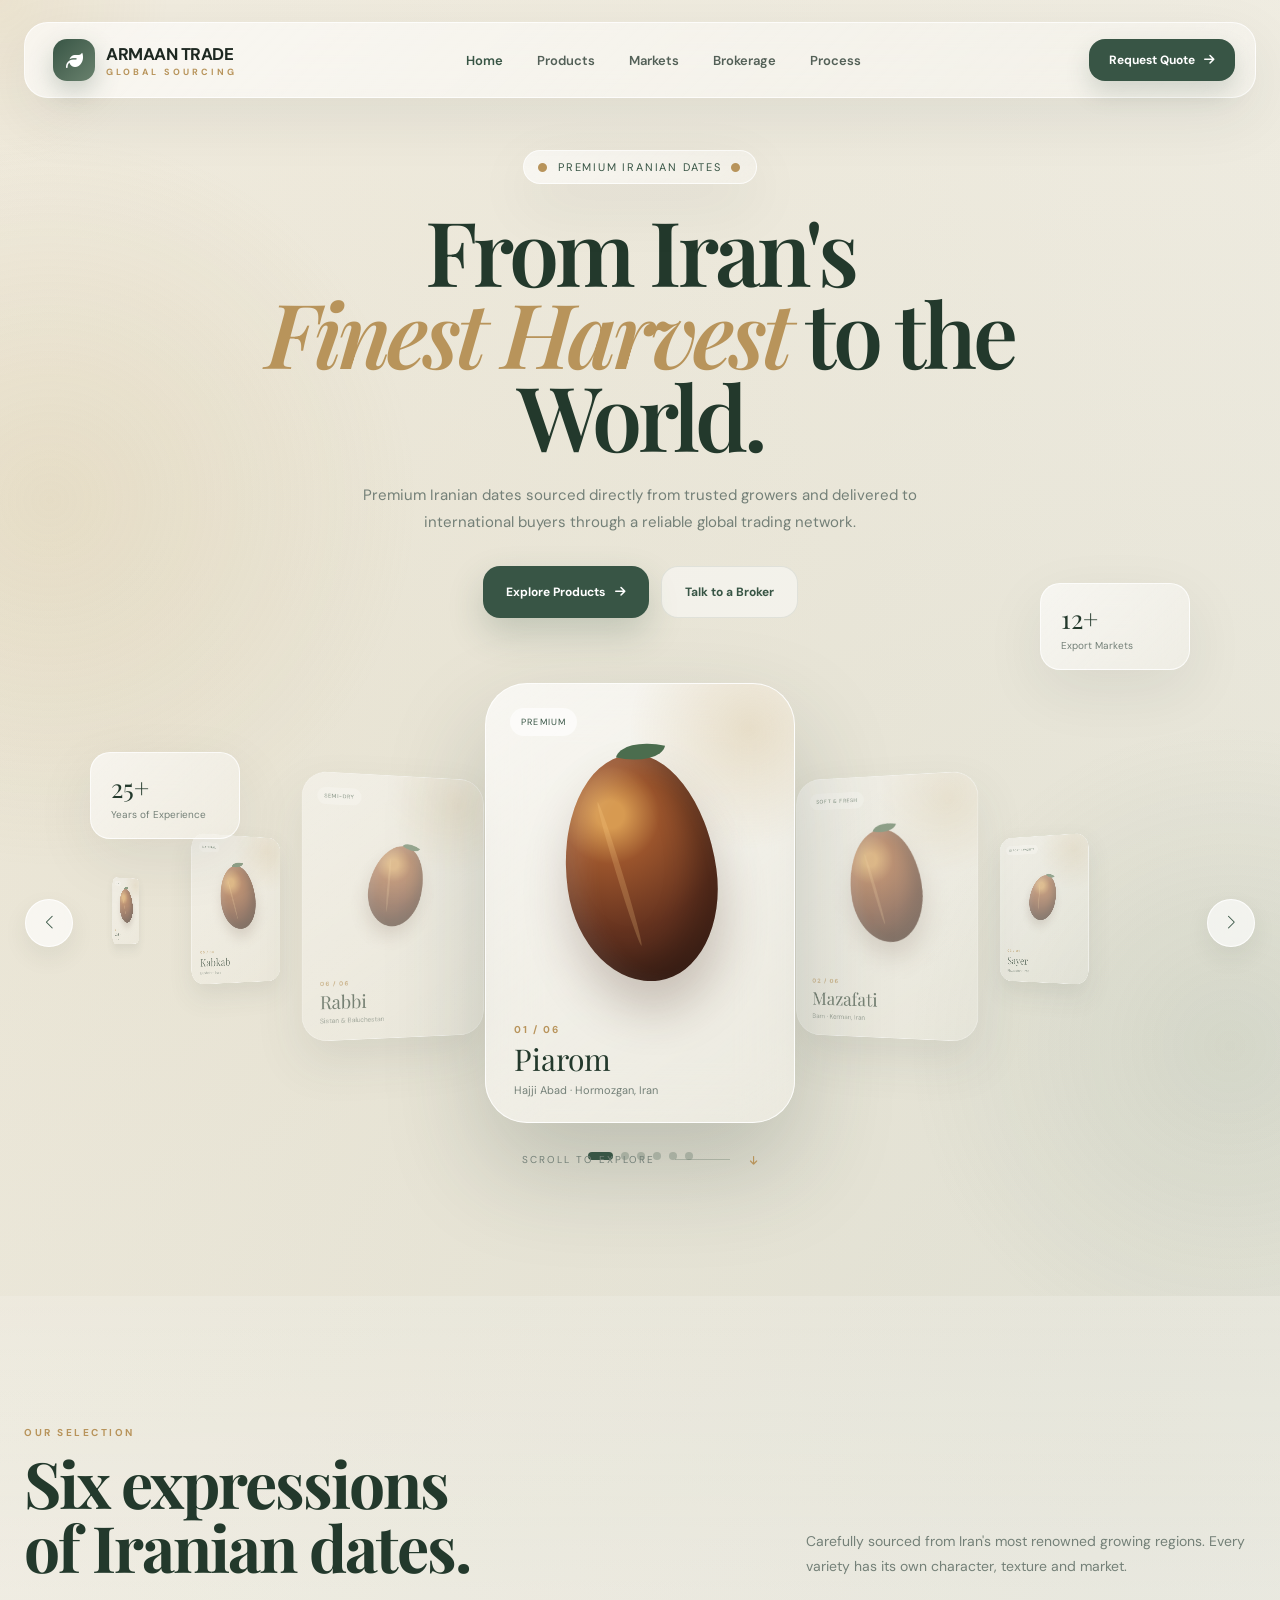
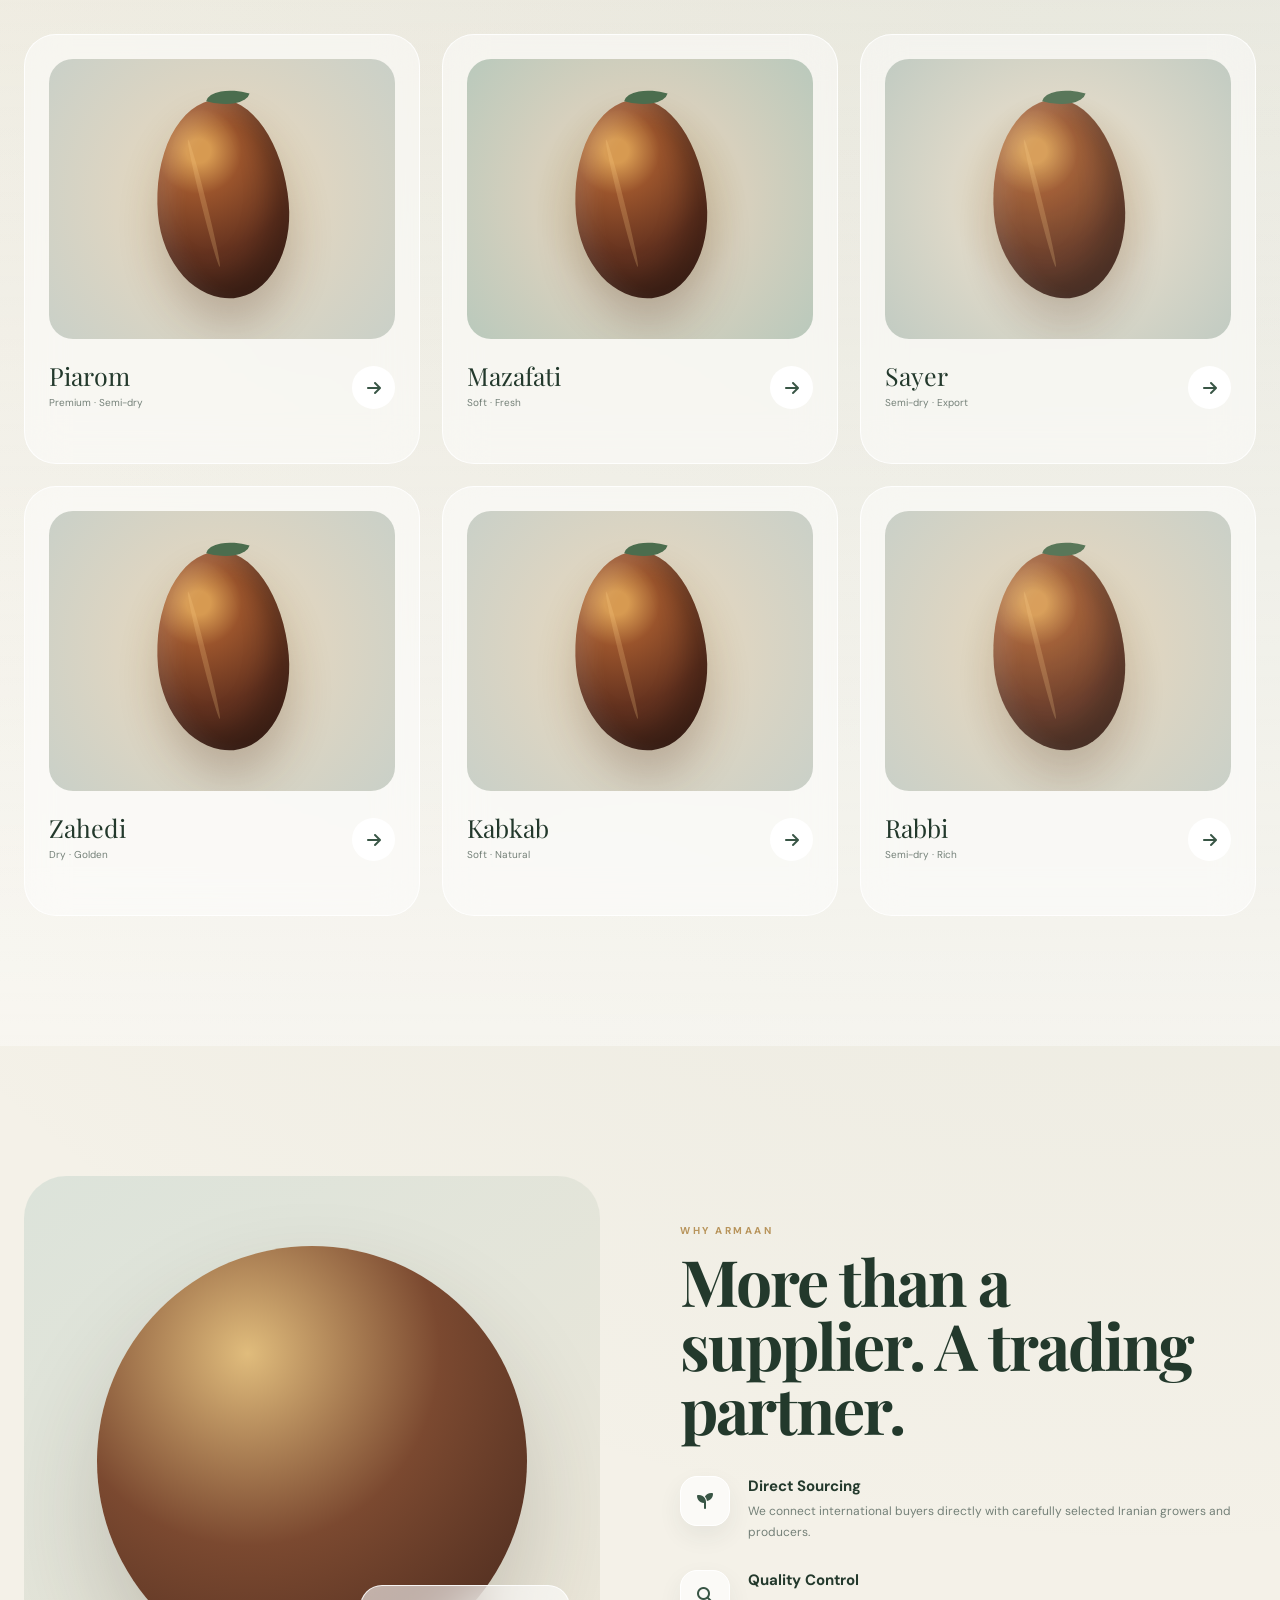
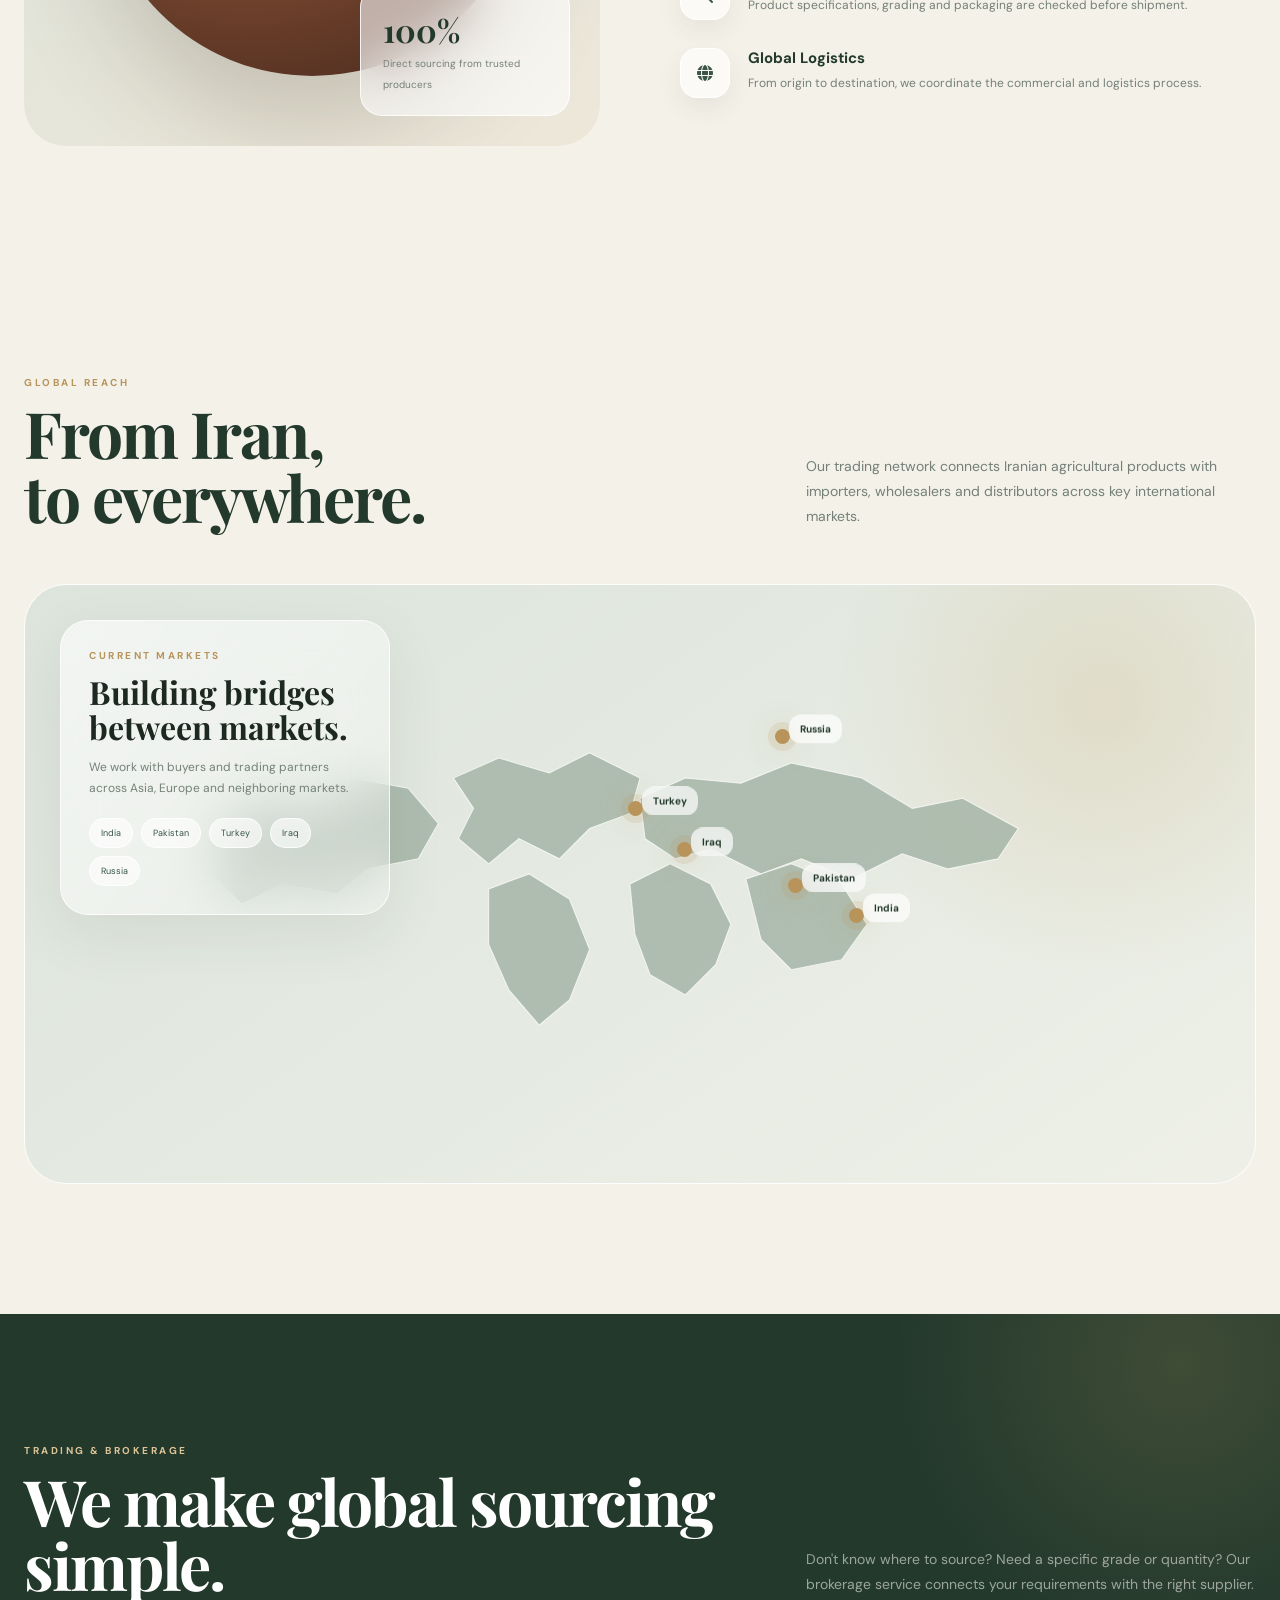
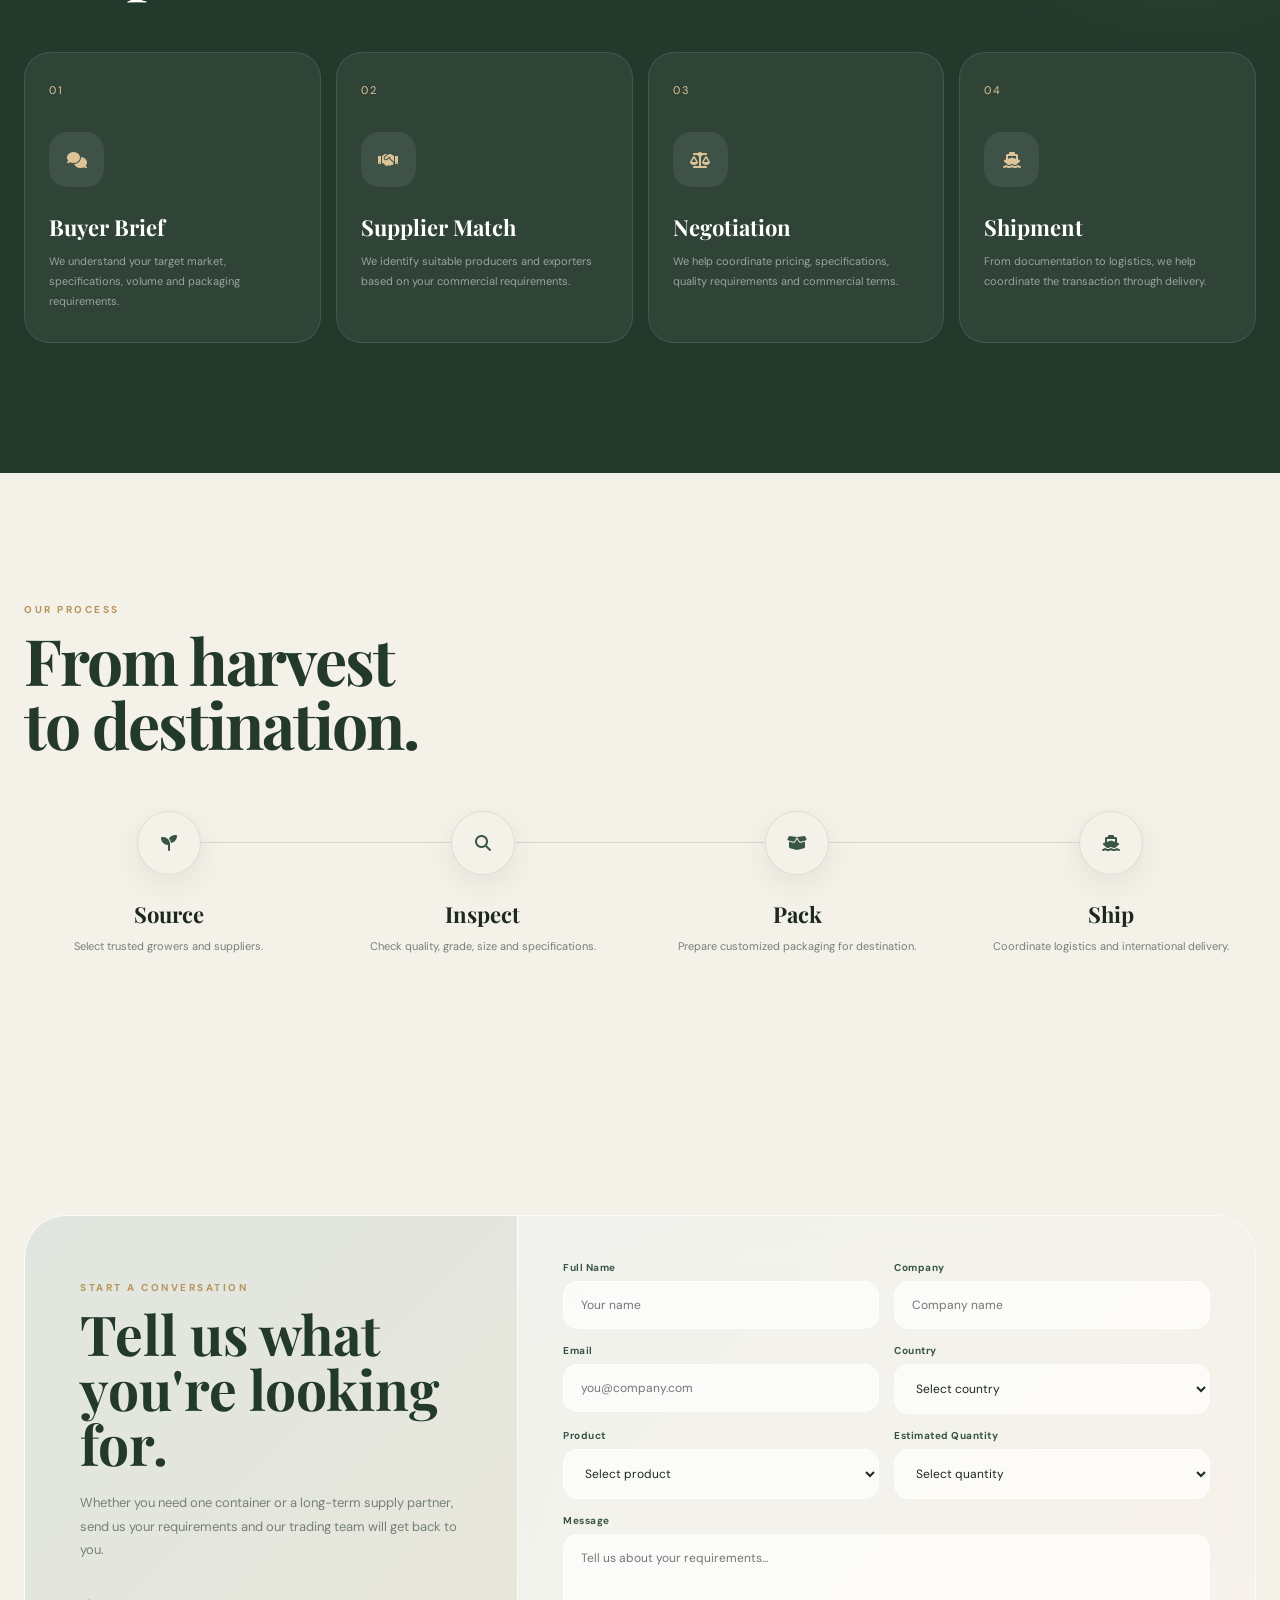
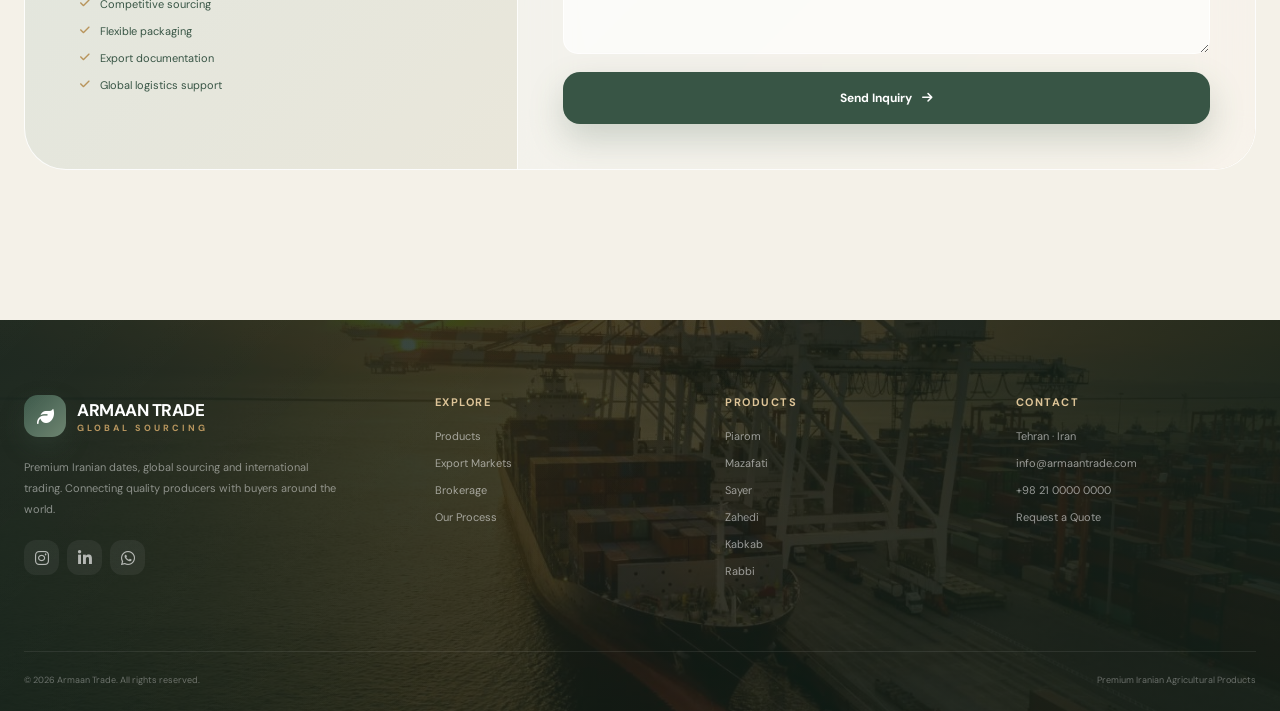
==== index2.html @ 46835155 "first commit" ====
<!DOCTYPE html>
<html lang="en">

<head>

    <meta charset="UTF-8">
    <meta name="viewport" content="width=device-width, initial-scale=1.0">

    <title>Armaan Trade | Premium Iranian Dates</title>

    <!-- Google Font -->
    <link rel="preconnect" href="https://fonts.googleapis.com">
    <link rel="preconnect" href="https://fonts.gstatic.com" crossorigin>

    <link href="https://fonts.googleapis.com/css2?family=DM+Sans:wght@400;500;600;700&family=Playfair+Display:wght@500;600;700&display=swap"
          rel="stylesheet">


    <!-- Swiper -->
    <link rel="stylesheet"
          href="https://cdn.jsdelivr.net/npm/swiper@11/swiper-bundle.min.css">


    <!-- Font Awesome -->
    <link rel="stylesheet"
          href="https://cdnjs.cloudflare.com/ajax/libs/font-awesome/6.7.2/css/all.min.css">


    <style>

        /* =========================================================
           ROOT
        ========================================================= */

        :root {

            --bg: #f4f1e8;

            --bg-light: #faf8f1;

            --green: #385545;

            --green-dark: #23392c;

            --green-soft: #6d8772;

            --gold: #b8945b;

            --gold-light: #ddc497;

            --text: #1d2821;

            --muted: #748078;

            --white: #ffffff;

            --glass: rgba(255,255,255,.52);

            --glass-border: rgba(255,255,255,.75);

            --shadow:
                0 30px 80px rgba(44,58,48,.12);

            --radius-xl: 42px;

            --radius-lg: 28px;

            --radius-md: 20px;

            --container: 1320px;
        }


        /* =========================================================
           RESET
        ========================================================= */

        * {
            margin: 0;
            padding: 0;
            box-sizing: border-box;
        }


        html {
            scroll-behavior: smooth;
        }


        body {

            font-family: "DM Sans", sans-serif;

            color: var(--text);

            background:
                radial-gradient(
                    circle at 10% 10%,
                    rgba(208,188,142,.18),
                    transparent 28%
                ),
                radial-gradient(
                    circle at 90% 20%,
                    rgba(109,135,114,.13),
                    transparent 30%
                ),
                var(--bg);

            overflow-x: hidden;
        }


        a {
            color: inherit;
            text-decoration: none;
        }


        button,
        input,
        textarea,
        select {
            font-family: inherit;
        }


        img {
            max-width: 100%;
            display: block;
        }


        .container {

            width: min(
                calc(100% - 48px),
                var(--container)
            );

            margin: auto;
        }


        /* =========================================================
           CUSTOM CURSOR GLOW
        ========================================================= */

        .cursor-glow {

            position: fixed;

            width: 350px;
            height: 350px;

            border-radius: 50%;

            background:
                radial-gradient(
                    circle,
                    rgba(201,168,106,.13),
                    transparent 68%
                );

            pointer-events: none;

            transform: translate(-50%,-50%);

            z-index: 0;
        }


        /* =========================================================
           GLASS
        ========================================================= */

        .glass {

            background:
                linear-gradient(
                    135deg,
                    rgba(255,255,255,.62),
                    rgba(255,255,255,.30)
                );

            border:
                1px solid var(--glass-border);

            backdrop-filter: blur(25px);

            -webkit-backdrop-filter: blur(25px);

            box-shadow:
                0 20px 60px rgba(42,55,47,.08);
        }


        /* =========================================================
           NAVBAR
        ========================================================= */

        .navbar {

            position: fixed;

            top: 22px;
            left: 50%;

            transform: translateX(-50%);

            width: min(
                calc(100% - 48px),
                1280px
            );

            height: 76px;

            border-radius: 24px;

            z-index: 100;

            display: flex;

            align-items: center;

            justify-content: space-between;

            padding: 0 20px 0 28px;
        }


        .logo {

            display: flex;

            align-items: center;

            gap: 11px;
        }


        .logo-mark {

            width: 42px;
            height: 42px;

            border-radius: 14px;

            display: grid;

            place-items: center;

            background:
                linear-gradient(
                    135deg,
                    var(--green),
                    #69816d
                );

            color: white;

            font-size: 17px;

            box-shadow:
                0 10px 25px rgba(56,85,69,.25);
        }


        .logo-text {

            font-weight: 700;

            letter-spacing: -.5px;

            font-size: 17px;
        }


        .logo-text span {

            display: block;

            color: var(--gold);

            font-size: 9px;

            letter-spacing: 3px;

            margin-top: 1px;
        }


        .nav-links {

            display: flex;

            align-items: center;

            gap: 34px;

            font-size: 13px;

            font-weight: 600;

            color: #536057;
        }


        .nav-links a {

            position: relative;

            transition: .3s;
        }


        .nav-links a::after {

            content: "";

            position: absolute;

            left: 0;
            bottom: -8px;

            width: 0;
            height: 2px;

            border-radius: 10px;

            background: var(--gold);

            transition: .3s;
        }


        .nav-links a:hover {

            color: var(--green);
        }


        .nav-links a:hover::after {

            width: 100%;
        }


        .nav-cta {

            display: inline-flex;

            align-items: center;

            gap: 9px;

            padding: 13px 20px;

            border-radius: 16px;

            background: var(--green);

            color: white;

            font-size: 12px;

            font-weight: 700;

            transition: .3s;

            box-shadow:
                0 12px 25px rgba(56,85,69,.18);
        }


        .nav-cta:hover {

            transform: translateY(-2px);

            background: var(--green-dark);
        }


        .mobile-menu {

            display: none;

            width: 44px;
            height: 44px;

            border: none;

            border-radius: 14px;

            background: rgba(255,255,255,.6);

            color: var(--green);

            font-size: 18px;
        }


        /* =========================================================
           HERO
        ========================================================= */

        .hero {

            min-height: 920px;

            position: relative;

            padding-top: 150px;

            overflow: hidden;
        }


        .hero::before {

            content: "";

            position: absolute;

            width: 800px;
            height: 800px;

            border-radius: 50%;

            background:
                radial-gradient(
                    circle,
                    rgba(206,181,126,.19),
                    transparent 65%
                );

            left: -350px;
            top: 100px;

            animation: floatBlob 12s ease-in-out infinite;
        }


        .hero::after {

            content: "";

            position: absolute;

            width: 700px;
            height: 700px;

            border-radius: 50%;

            background:
                radial-gradient(
                    circle,
                    rgba(92,123,101,.12),
                    transparent 65%
                );

            right: -300px;
            bottom: -100px;

            animation: floatBlob 15s ease-in-out infinite reverse;
        }


        @keyframes floatBlob {

            0%,100% {
                transform: translate(0,0) scale(1);
            }

            50% {
                transform: translate(40px,-30px) scale(1.08);
            }
        }


        .hero-content {

            position: relative;

            z-index: 3;

            text-align: center;

            max-width: 900px;

            margin: auto;
        }


        .eyebrow {

            display: inline-flex;

            align-items: center;

            gap: 9px;

            padding: 9px 14px;

            border-radius: 100px;

            font-size: 11px;

            letter-spacing: 1.8px;

            text-transform: uppercase;

            color: var(--green);

            margin-bottom: 25px;
        }


        .eyebrow i {

            color: var(--gold);

            font-size: 9px;
        }


        .hero-title {

            font-family: "Playfair Display", serif;

            font-size: clamp(
                55px,
                7vw,
                100px
            );

            line-height: .92;

            letter-spacing: -4px;

            font-weight: 600;

            color: var(--green-dark);
        }


        .hero-title em {

            color: var(--gold);

            font-style: italic;
        }


        .hero-description {

            max-width: 600px;

            margin: 26px auto 0;

            color: var(--muted);

            line-height: 1.8;

            font-size: 15px;
        }


        .hero-actions {

            margin-top: 30px;

            display: flex;

            justify-content: center;

            gap: 12px;
        }


        .btn {

            display: inline-flex;

            align-items: center;

            justify-content: center;

            gap: 10px;

            min-height: 52px;

            padding: 0 23px;

            border-radius: 17px;

            border: none;

            cursor: pointer;

            font-size: 12px;

            font-weight: 700;

            transition: .35s;
        }


        .btn-primary {

            color: white;

            background: var(--green);

            box-shadow:
                0 15px 35px rgba(56,85,69,.22);
        }


        .btn-primary:hover {

            transform: translateY(-3px);

            background: var(--green-dark);

            box-shadow:
                0 20px 40px rgba(56,85,69,.3);
        }


        .btn-light {

            color: var(--green);

            border:
                1px solid rgba(56,85,69,.1);

            background: rgba(255,255,255,.48);
        }


        .btn-light:hover {

            background: white;

            transform: translateY(-3px);
        }


        /* =========================================================
           HERO SLIDER
        ========================================================= */

        .hero-slider {

            width: 100%;

            max-width: 1250px;

            margin: 50px auto 0;

            padding: 15px 0 50px;

            overflow: visible;
        }


        .hero-slider .swiper-slide {

            width: 310px;

            height: 440px;

            transition:
                transform .6s,
                opacity .6s;
        }


        .date-card {

            position: relative;

            width: 100%;
            height: 100%;

            border-radius: 42px;

            overflow: hidden;

            background:
                linear-gradient(
                    145deg,
                    rgba(255,255,255,.68),
                    rgba(255,255,255,.25)
                );

            border:
                1px solid rgba(255,255,255,.85);

            backdrop-filter: blur(25px);

            box-shadow:
                0 35px 70px rgba(39,54,45,.15);
        }


        .date-card::before {

            content: "";

            position: absolute;

            width: 250px;
            height: 250px;

            border-radius: 50%;

            background:
                radial-gradient(
                    circle,
                    rgba(202,174,120,.3),
                    transparent 68%
                );

            top: -80px;
            right: -80px;
        }


        .date-card-image {

            position: absolute;

            left: 50%;

            top: 42%;

            transform: translate(-50%,-50%);

            width: 260px;

            height: 260px;

            display: grid;

            place-items: center;

            z-index: 2;
        }


        /* CSS date illustration */

        .date-fruit {

            position: relative;

            width: 125px;
            height: 190px;

            border-radius:
                52% 48% 48% 52%
                / 55% 55% 45% 45%;

            background:
                radial-gradient(
                    circle at 35% 25%,
                    #d79a51 0 7%,
                    #9a542c 25%,
                    #64321f 60%,
                    #3d2118 100%
                );

            transform:
                rotate(-8deg)
                perspective(500px)
                rotateY(-15deg);

            box-shadow:
                inset -15px -20px 25px rgba(0,0,0,.25),
                inset 10px 10px 20px rgba(255,255,255,.13),
                0 25px 40px rgba(67,39,25,.23);
        }


        .date-fruit::before {

            content: "";

            position: absolute;

            width: 5px;
            height: 125px;

            left: 42px;
            top: 35px;

            border-radius: 50%;

            background:
                rgba(255,209,135,.22);

            transform: rotate(-9deg);
        }


        .date-fruit::after {

            content: "";

            position: absolute;

            width: 38px;
            height: 18px;

            border-radius: 100% 0;

            background: #4b6d4e;

            top: -10px;
            left: 57px;

            transform: rotate(20deg);
        }


        .date-fruit.small {

            transform:
                scale(.72)
                rotate(14deg);

            opacity: .9;
        }


        .date-fruit.large {

            transform:
                scale(1.2)
                rotate(-8deg);
        }


        .card-info {

            position: absolute;

            left: 28px;
            right: 28px;

            bottom: 25px;

            z-index: 5;
        }


        .card-number {

            font-size: 10px;

            letter-spacing: 2px;

            color: var(--gold);

            font-weight: 700;
        }


        .card-name {

            font-family: "Playfair Display", serif;

            font-size: 30px;

            margin-top: 3px;

            color: var(--green-dark);
        }


        .card-origin {

            font-size: 11px;

            color: var(--muted);

            margin-top: 4px;
        }


        .card-tag {

            position: absolute;

            top: 24px;
            left: 24px;

            padding: 8px 11px;

            border-radius: 100px;

            background:
                rgba(255,255,255,.6);

            font-size: 9px;

            text-transform: uppercase;

            letter-spacing: 1.2px;

            color: var(--green);

            z-index: 4;
        }


        .swiper-slide:not(.swiper-slide-active) {

            opacity: .58;
        }


        .swiper-slide-active {

            opacity: 1 !important;
        }


        .swiper-slide-active .date-card {

            box-shadow:
                0 45px 100px rgba(47,66,53,.22);
        }


        /* =========================================================
           HERO FLOATING STATS
        ========================================================= */

        .hero-stat {

            position: absolute;

            z-index: 10;

            padding: 17px 20px;

            border-radius: 20px;

            min-width: 150px;

            text-align: left;
        }


        .hero-stat.left {

            left: 7%;

            top: 58%;

            animation:
                floating 5s ease-in-out infinite;
        }


        .hero-stat.right {

            right: 7%;

            top: 45%;

            animation:
                floating 6s ease-in-out infinite reverse;
        }


        @keyframes floating {

            0%,100% {
                transform: translateY(0);
            }

            50% {
                transform: translateY(-12px);
            }
        }


        .stat-number {

            font-family: "Playfair Display", serif;

            font-size: 26px;

            color: var(--green-dark);
        }


        .stat-label {

            color: var(--muted);

            font-size: 10px;

            margin-top: 3px;
        }


        .hero-bottom {

            display: flex;

            align-items: center;

            justify-content: center;

            gap: 20px;

            margin-top: -20px;

            position: relative;

            z-index: 5;
        }


        .hero-bottom span {

            font-size: 10px;

            color: var(--muted);

            text-transform: uppercase;

            letter-spacing: 2px;
        }


        .hero-line {

            width: 55px;
            height: 1px;

            background:
                rgba(56,85,69,.25);
        }


        /* =========================================================
           SECTION COMMON
        ========================================================= */

        section {

            position: relative;

            padding: 130px 0;
        }


        .section-head {

            display: flex;

            align-items: flex-end;

            justify-content: space-between;

            margin-bottom: 55px;
        }


        .section-kicker {

            color: var(--gold);

            text-transform: uppercase;

            font-size: 10px;

            letter-spacing: 2.5px;

            font-weight: 700;

            margin-bottom: 12px;
        }


        .section-title {

            font-family: "Playfair Display", serif;

            font-size: clamp(42px,5vw,68px);

            line-height: 1;

            color: var(--green-dark);

            letter-spacing: -2px;
        }


        .section-description {

            max-width: 450px;

            color: var(--muted);

            line-height: 1.8;

            font-size: 14px;
        }


        /* =========================================================
           PRODUCTS
        ========================================================= */

        .products-section {

            background:
                linear-gradient(
                    180deg,
                    rgba(255,255,255,.15),
                    rgba(255,255,255,.4)
                );
        }


        .products-grid {

            display: grid;

            grid-template-columns:
                repeat(3,1fr);

            gap: 22px;
        }


        .product-card {

            min-height: 430px;

            border-radius: 32px;

            padding: 24px;

            position: relative;

            overflow: hidden;

            transition: .45s;

            background:
                rgba(255,255,255,.48);

            border:
                1px solid rgba(255,255,255,.85);

            backdrop-filter: blur(20px);
        }


        .product-card:hover {

            transform: translateY(-9px);

            box-shadow:
                0 30px 70px rgba(45,60,50,.12);
        }


        .product-card-image {

            height: 280px;

            border-radius: 24px;

            display: grid;

            place-items: center;

            background:
                radial-gradient(
                    circle at center,
                    #ead9b6,
                    #ddd5c2 48%,
                    #c9d0c8
                );

            overflow: hidden;
        }


        .product-card:nth-child(2)
        .product-card-image {

            background:
                radial-gradient(
                    circle at center,
                    #d9c59b,
                    #d7d0bd 48%,
                    #b9c9bc
                );
        }


        .product-card:nth-child(3)
        .product-card-image {

            background:
                radial-gradient(
                    circle at center,
                    #e4cda8,
                    #ddd8c8 48%,
                    #c1cbc2
                );
        }


        .product-card .date-fruit {

            transform: scale(1.05) rotate(-5deg);
        }


        .product-meta {

            padding-top: 20px;

            display: flex;

            justify-content: space-between;

            align-items: flex-end;
        }


        .product-name {

            font-family: "Playfair Display", serif;

            font-size: 25px;

            color: var(--green-dark);
        }


        .product-origin {

            font-size: 10px;

            color: var(--muted);

            margin-top: 4px;
        }


        .product-arrow {

            width: 43px;
            height: 43px;

            border-radius: 50%;

            display: grid;

            place-items: center;

            color: var(--green);

            background: white;

            transition: .3s;
        }


        .product-card:hover .product-arrow {

            background: var(--green);

            color: white;

            transform: rotate(-45deg);
        }


        /* =========================================================
           WHY US
        ========================================================= */

        .why-section {

            overflow: hidden;
        }


        .why-grid {

            display: grid;

            grid-template-columns:
                1fr 1fr;

            gap: 80px;

            align-items: center;
        }


        .why-visual {

            position: relative;

            min-height: 570px;

            border-radius: 42px;

            background:
                linear-gradient(
                    145deg,
                    #dce3da,
                    #ede7d9
                );

            overflow: hidden;
        }


        .why-circle {

            position: absolute;

            width: 430px;
            height: 430px;

            border-radius: 50%;

            background:
                radial-gradient(
                    circle at 35% 25%,
                    #e0bc7c,
                    #7b4930 45%,
                    #42251b 100%
                );

            left: 50%;
            top: 50%;

            transform:
                translate(-50%,-50%);

            box-shadow:
                0 50px 100px rgba(62,43,31,.2);
        }


        .why-glass-card {

            position: absolute;

            right: 30px;
            bottom: 30px;

            padding: 22px;

            border-radius: 22px;

            width: 210px;

            background:
                rgba(255,255,255,.6);

            backdrop-filter: blur(25px);

            border:
                1px solid rgba(255,255,255,.85);
        }


        .why-glass-card strong {

            display: block;

            font-family: "Playfair Display", serif;

            font-size: 32px;

            color: var(--green-dark);
        }


        .why-glass-card span {

            font-size: 10px;

            color: var(--muted);
        }


        .feature-list {

            display: flex;

            flex-direction: column;

            gap: 28px;

            margin-top: 35px;
        }


        .feature {

            display: flex;

            gap: 18px;
        }


        .feature-icon {

            flex: 0 0 50px;

            width: 50px;
            height: 50px;

            border-radius: 17px;

            display: grid;

            place-items: center;

            background:
                rgba(255,255,255,.65);

            color: var(--green);

            border:
                1px solid white;

            box-shadow:
                0 10px 25px rgba(45,60,50,.07);
        }


        .feature h4 {

            font-size: 15px;

            margin-bottom: 5px;

            color: var(--green-dark);
        }


        .feature p {

            font-size: 12px;

            color: var(--muted);

            line-height: 1.7;
        }


        /* =========================================================
           MARKETS
        ========================================================= */

        .markets-section {

            padding-top: 100px;
        }


        .markets-wrapper {

            position: relative;

            min-height: 600px;

            border-radius: 42px;

            overflow: hidden;

            background:
                linear-gradient(
                    145deg,
                    #dce4dc,
                    #eef0e7
                );

            border:
                1px solid rgba(255,255,255,.9);
        }


        .markets-glow {

            position: absolute;

            width: 600px;
            height: 600px;

            border-radius: 50%;

            background:
                radial-gradient(
                    circle,
                    rgba(194,159,95,.2),
                    transparent 65%
                );

            right: -150px;
            top: -180px;
        }


        .world-map {

            position: absolute;

            width: 82%;

            left: 50%;

            top: 50%;

            transform:
                translate(-50%,-50%);

            opacity: .85;
        }


        .country {

            fill: #a6b6a8;

            stroke: rgba(255,255,255,.8);

            stroke-width: 1;
        }


        .market-point {

            position: absolute;

            width: 15px;
            height: 15px;

            border-radius: 50%;

            background: var(--gold);

            box-shadow:
                0 0 0 7px rgba(184,148,91,.15),
                0 0 30px rgba(184,148,91,.45);

            animation:
                pulsePoint 2.5s infinite;
        }


        @keyframes pulsePoint {

            0%,100% {
                box-shadow:
                    0 0 0 7px rgba(184,148,91,.15),
                    0 0 30px rgba(184,148,91,.45);
            }

            50% {
                box-shadow:
                    0 0 0 14px rgba(184,148,91,.05),
                    0 0 40px rgba(184,148,91,.6);
            }
        }


        .point-india {
            left: 67%;
            top: 54%;
        }


        .point-pakistan {
            left: 62%;
            top: 49%;
        }


        .point-turkey {
            left: 49%;
            top: 36%;
        }


        .point-iraq {
            left: 53%;
            top: 43%;
        }


        .point-russia {
            left: 61%;
            top: 24%;
        }


        .market-label {

            position: absolute;

            transform:
                translate(14px,-50%);

            padding: 8px 11px;

            border-radius: 12px;

            font-size: 10px;

            font-weight: 700;

            background:
                rgba(255,255,255,.7);

            backdrop-filter: blur(12px);

            color: var(--green-dark);

            white-space: nowrap;
        }


        .markets-info {

            position: absolute;

            left: 35px;
            top: 35px;

            width: 330px;

            padding: 28px;

            border-radius: 28px;
        }


        .markets-info h3 {

            font-family: "Playfair Display", serif;

            font-size: 32px;

            line-height: 1.1;

            margin-bottom: 12px;
        }


        .markets-info p {

            font-size: 12px;

            color: var(--muted);

            line-height: 1.8;
        }


        .market-list {

            display: flex;

            flex-wrap: wrap;

            gap: 8px;

            margin-top: 18px;
        }


        .market-pill {

            padding: 8px 11px;

            border-radius: 100px;

            background:
                rgba(255,255,255,.6);

            font-size: 9px;

            color: var(--green);

            border:
                1px solid rgba(255,255,255,.8);
        }


        /* =========================================================
           BROKERAGE
        ========================================================= */

        .broker-section {

            background:
                var(--green-dark);

            color: white;

            overflow: hidden;
        }


        .broker-section::before {

            content: "";

            position: absolute;

            width: 600px;
            height: 600px;

            border-radius: 50%;

            background:
                radial-gradient(
                    circle,
                    rgba(207,174,106,.16),
                    transparent 68%
                );

            right: -200px;
            top: -250px;
        }


        .broker-section .section-kicker {

            color: var(--gold-light);
        }


        .broker-section .section-title {

            color: white;
        }


        .broker-section .section-description {

            color: rgba(255,255,255,.55);
        }


        .broker-grid {

            display: grid;

            grid-template-columns:
                repeat(4,1fr);

            gap: 15px;

            margin-top: 55px;
        }


        .broker-card {

            padding: 30px 24px;

            min-height: 270px;

            border-radius: 26px;

            background:
                rgba(255,255,255,.055);

            border:
                1px solid rgba(255,255,255,.1);

            transition: .4s;
        }


        .broker-card:hover {

            background:
                rgba(255,255,255,.09);

            transform: translateY(-8px);
        }


        .broker-number {

            color: var(--gold-light);

            font-size: 11px;

            letter-spacing: 2px;
        }


        .broker-icon {

            width: 55px;
            height: 55px;

            border-radius: 18px;

            display: grid;

            place-items: center;

            margin: 35px 0 25px;

            background:
                rgba(255,255,255,.08);

            color: var(--gold-light);
        }


        .broker-card h4 {

            font-family: "Playfair Display", serif;

            font-size: 22px;

            margin-bottom: 10px;
        }


        .broker-card p {

            font-size: 11px;

            line-height: 1.8;

            color: rgba(255,255,255,.52);
        }


        /* =========================================================
           PROCESS
        ========================================================= */

        .process-grid {

            display: grid;

            grid-template-columns:
                repeat(4,1fr);

            gap: 25px;

            position: relative;
        }


        .process-grid::before {

            content: "";

            position: absolute;

            top: 31px;

            left: 12%;

            right: 12%;

            height: 1px;

            background:
                rgba(56,85,69,.15);
        }


        .process-item {

            position: relative;

            z-index: 2;

            text-align: center;
        }


        .process-circle {

            width: 64px;
            height: 64px;

            border-radius: 50%;

            display: grid;

            place-items: center;

            margin: auto;

            background:
                var(--bg);

            border:
                1px solid rgba(56,85,69,.12);

            color: var(--green);

            box-shadow:
                0 10px 30px rgba(45,60,50,.08);
        }


        .process-item h4 {

            margin-top: 24px;

            font-family: "Playfair Display", serif;

            font-size: 22px;
        }


        .process-item p {

            margin-top: 8px;

            color: var(--muted);

            font-size: 11px;

            line-height: 1.7;
        }


        /* =========================================================
           QUOTE
        ========================================================= */

        .quote-section {

            padding-bottom: 150px;
        }


        .quote-wrapper {

            display: grid;

            grid-template-columns:
                .8fr 1.2fr;

            border-radius: 42px;

            overflow: hidden;

            background:
                linear-gradient(
                    135deg,
                    #e0e6df,
                    #f0e7d7
                );

            border:
                1px solid rgba(255,255,255,.9);
        }


        .quote-content {

            padding: 65px 55px;
        }


        .quote-content h2 {

            font-family: "Playfair Display", serif;

            font-size: 55px;

            line-height: 1;

            color: var(--green-dark);
        }


        .quote-content p {

            margin-top: 20px;

            color: var(--muted);

            font-size: 13px;

            line-height: 1.8;

            max-width: 400px;
        }


        .quote-points {

            margin-top: 35px;

            display: flex;

            flex-direction: column;

            gap: 13px;
        }


        .quote-point {

            display: flex;

            gap: 10px;

            align-items: center;

            font-size: 11px;

            color: var(--green);
        }


        .quote-point i {

            color: var(--gold);
        }


        .quote-form {

            padding: 45px;

            background:
                rgba(255,255,255,.48);

            backdrop-filter: blur(25px);

            border-left:
                1px solid rgba(255,255,255,.8);
        }


        .form-grid {

            display: grid;

            grid-template-columns:
                1fr 1fr;

            gap: 15px;
        }


        .form-group {

            display: flex;

            flex-direction: column;

            gap: 7px;
        }


        .form-group.full {

            grid-column: 1/-1;
        }


        .form-group label {

            font-size: 10px;

            color: var(--green);

            font-weight: 700;

            letter-spacing: .5px;
        }


        .form-group input,
        .form-group select,
        .form-group textarea {

            width: 100%;

            border: none;

            outline: none;

            padding: 15px 17px;

            border-radius: 15px;

            background:
                rgba(255,255,255,.65);

            border:
                1px solid rgba(255,255,255,.8);

            color: var(--text);

            font-size: 12px;

            transition: .3s;
        }


        .form-group textarea {

            min-height: 120px;

            resize: vertical;
        }


        .form-group input:focus,
        .form-group select:focus,
        .form-group textarea:focus {

            border-color:
                rgba(56,85,69,.35);

            background: white;

            box-shadow:
                0 0 0 4px rgba(56,85,69,.05);
        }


        .form-submit {

            margin-top: 18px;

            width: 100%;
        }


        /* =========================================================
           FOOTER
        ========================================================= */

        footer {

            background: #192a20;

            color: white;

            padding: 75px 0 25px;
        }

                footer {
            position: relative;

            background:
                linear-gradient(
                    90deg,
                    rgba(18, 32, 24, .96),
                    rgba(18, 32, 24, .78),
                    rgba(18, 32, 24, .90)
                ),
                url("./images/nqm8qtdECHphI_MlRSf-QroM7Hs3vor-OjgSPEZgoI2YoLJ9-X0wqMkrObvNsYOwXzwr8NMwJGcOO0eUfk_-6Efg57_xGqxA1rEzuHbdlEKp17ctjlRmhCWs--6cr20ZZqcxik6njNwDEQ39gpWQDCFWLI8ky38u.jpg")
                center / cover no-repeat;

            color: white;
        }

            footer::before {
                content: "";

                position: absolute;
                inset: 0;

                background:
                    linear-gradient(
                        135deg,
                        rgba(255,255,255,.04),
                        transparent 50%
                    );

                pointer-events: none;
            }

        .footer-grid {

            display: grid;

            grid-template-columns:
                1.5fr 1fr 1fr 1fr;

            gap: 50px;
        }


        .footer-brand {

            max-width: 320px;
        }


        .footer-brand .logo-text {

            color: white;
        }


        .footer-brand p {

            margin-top: 20px;

            font-size: 11px;

            line-height: 1.9;

            color: rgba(255,255,255,.48);
        }


        .footer-column h4 {

            font-size: 11px;

            text-transform: uppercase;

            letter-spacing: 1.5px;

            color: var(--gold-light);

            margin-bottom: 20px;
        }


        .footer-column a {

            display: block;

            font-size: 11px;

            color: rgba(255,255,255,.55);

            margin-bottom: 13px;

            transition: .3s;
        }


        .footer-column a:hover {

            color: white;

            transform: translateX(3px);
        }


        .footer-bottom {

            border-top:
                1px solid rgba(255,255,255,.08);

            margin-top: 60px;

            padding-top: 22px;

            display: flex;

            justify-content: space-between;

            color: rgba(255,255,255,.35);

            font-size: 9px;
        }


        .socials {

            display: flex;

            gap: 8px;
        }


        .socials a {

            width: 35px;
            height: 35px;

            border-radius: 12px;

            display: grid;

            place-items: center;

            background:
                rgba(255,255,255,.06);

            color: rgba(255,255,255,.65);

            transition: .3s;
        }


        .socials a:hover {

            background:
                rgba(255,255,255,.12);

            color: white;
        }


        /* =========================================================
           MOBILE
        ========================================================= */

        @media(max-width:1000px) {

            .nav-links {

                display: none;
            }


            .nav-cta {

                display: none;
            }


            .mobile-menu {

                display: block;
            }


            .hero-stat {

                display: none;
            }


            .products-grid {

                grid-template-columns:
                    repeat(2,1fr);
            }


            .why-grid {

                grid-template-columns: 1fr;

                gap: 50px;
            }


            .broker-grid {

                grid-template-columns:
                    repeat(2,1fr);
            }


            .quote-wrapper {

                grid-template-columns: 1fr;
            }


            .quote-form {

                border-left: none;

                border-top:
                    1px solid rgba(255,255,255,.7);
            }


            .footer-grid {

                grid-template-columns:
                    repeat(2,1fr);
            }
        }


        @media(max-width:700px) {

            .container {

                width:
                    calc(100% - 32px);
            }


            .navbar {

                width:
                    calc(100% - 30px);

                top: 15px;

                height: 68px;
            }


            .hero {

                min-height: 850px;

                padding-top: 125px;
            }


            .hero-title {

                font-size: 58px;

                letter-spacing: -2.5px;
            }


            .hero-description {

                font-size: 13px;

                padding: 0 15px;
            }


            .hero-slider {

                margin-top: 35px;

                padding-bottom: 40px;
            }


            .hero-slider .swiper-slide {

                width: 275px;

                height: 395px;
            }


            section {

                padding: 90px 0;
            }


            .section-head {

                display: block;

                margin-bottom: 35px;
            }


            .section-description {

                margin-top: 20px;
            }


            .products-grid {

                grid-template-columns: 1fr;
            }


            .product-card {

                min-height: 410px;
            }


            .why-visual {

                min-height: 420px;
            }


            .why-circle {

                width: 280px;
                height: 280px;
            }


            .markets-wrapper {

                min-height: 600px;
            }


            .world-map {

                width: 170%;

                left: 50%;

                top: 58%;
            }


            .markets-info {

                left: 18px;
                top: 18px;

                width:
                    calc(100% - 36px);
            }


            .market-point {

                transform: scale(.75);
            }


            .broker-grid {

                grid-template-columns: 1fr;
            }


            .process-grid {

                grid-template-columns: 1fr;

                gap: 45px;
            }


            .process-grid::before {

                top: 32px;

                bottom: 32px;

                left: 50%;

                right: auto;

                width: 1px;

                height: auto;
            }


            .quote-content {

                padding: 45px 25px;
            }


            .quote-content h2 {

                font-size: 45px;
            }


            .quote-form {

                padding: 25px;
            }


            .form-grid {

                grid-template-columns: 1fr;
            }


            .form-group.full {

                grid-column: auto;
            }


            .footer-grid {

                grid-template-columns: 1fr;
            }


            .footer-bottom {

                display: block;

                line-height: 2;

            }

            .footer-bottom .socials {

                margin-top: 15px;
            }

        }


        /* =========================================================
           MOBILE NAV OPEN
        ========================================================= */

        .mobile-nav {

            position: fixed;

            top: 95px;

            left: 15px;
            right: 15px;

            padding: 20px;

            border-radius: 24px;

            z-index: 99;

            display: none;

            flex-direction: column;

            gap: 5px;
        }


        .mobile-nav.active {

            display: flex;
        }


        .mobile-nav a {

            padding: 15px;

            border-radius: 14px;

            font-size: 13px;

            font-weight: 600;

            color: var(--green);
        }


        .mobile-nav a:hover {

            background: rgba(255,255,255,.5);
        }


        /* =========================================================
           SWIPER NAVIGATION
        ========================================================= */

        .swiper-button-prev,
        .swiper-button-next {

            width: 48px !important;
            height: 48px !important;

            border-radius: 50%;

            background:
                rgba(255,255,255,.65);

            backdrop-filter: blur(15px);

            color: var(--green) !important;

            border:
                1px solid rgba(255,255,255,.85);

            box-shadow:
                0 10px 25px rgba(45,60,50,.08);
        }


        .swiper-button-prev::after,
        .swiper-button-next::after {

            font-size: 13px !important;
        }


        .swiper-pagination-bullet {

            background: var(--green);

            opacity: .25;
        }


        .swiper-pagination-bullet-active {

            opacity: 1;

            width: 25px;

            border-radius: 20px;
        }

    </style>

</head>


<body>


<div class="cursor-glow"></div>


<!-- =========================================================
     NAVIGATION
========================================================= -->

<header class="navbar glass">

    <a href="#home" class="logo">

        <div class="logo-mark">
            <i class="fa-solid fa-leaf"></i>
        </div>

        <div class="logo-text">

            ARMAAN TRADE

            <span>GLOBAL SOURCING</span>

        </div>

    </a>


    <nav class="nav-links">

        <a href="#home">Home</a>

        <a href="#products">Products</a>

        <a href="#markets">Markets</a>

        <a href="#brokerage">Brokerage</a>

        <a href="#process">Process</a>

    </nav>


    <a href="#quote" class="nav-cta">

        Request Quote

        <i class="fa-solid fa-arrow-right"></i>

    </a>


    <button class="mobile-menu" id="mobileMenu">

        <i class="fa-solid fa-bars"></i>

    </button>

</header>


<!-- MOBILE NAV -->

<nav class="mobile-nav glass" id="mobileNav">

    <a href="#home">Home</a>

    <a href="#products">Products</a>

    <a href="#markets">Markets</a>

    <a href="#brokerage">Brokerage</a>

    <a href="#process">Process</a>

    <a href="#quote">Request a Quote</a>

</nav>



<!-- =========================================================
     HERO
========================================================= -->

<section class="hero" id="home">


    <div class="hero-content">


        <div class="eyebrow glass">

            <i class="fa-solid fa-circle"></i>

            Premium Iranian Dates

            <i class="fa-solid fa-circle"></i>

        </div>


        <h1 class="hero-title">

            From Iran's<br>

            <em>Finest Harvest</em>

            to the World.

        </h1>


        <p class="hero-description">

            Premium Iranian dates sourced directly from trusted
            growers and delivered to international buyers through
            a reliable global trading network.

        </p>


        <div class="hero-actions">

            <a href="#products"
               class="btn btn-primary">

                Explore Products

                <i class="fa-solid fa-arrow-right"></i>

            </a>


            <a href="#quote"
               class="btn btn-light">

                Talk to a Broker

            </a>

        </div>

    </div>



    <!-- HERO SLIDER -->

    <div class="swiper hero-slider">

        <div class="swiper-wrapper">


            <!-- PIAROM -->

            <div class="swiper-slide">

                <div class="date-card">

                    <span class="card-tag">
                        Premium
                    </span>


                    <div class="date-card-image">

                        <div class="date-fruit large"></div>

                    </div>


                    <div class="card-info">

                        <div class="card-number">
                            01 / 06
                        </div>

                        <div class="card-name">
                            Piarom
                        </div>

                        <div class="card-origin">
                            Hajji Abad · Hormozgan, Iran
                        </div>

                    </div>

                </div>

            </div>



            <!-- MAZAFATI -->

            <div class="swiper-slide">

                <div class="date-card">

                    <span class="card-tag">
                        Soft & Fresh
                    </span>


                    <div class="date-card-image">

                        <div class="date-fruit"></div>

                    </div>


                    <div class="card-info">

                        <div class="card-number">
                            02 / 06
                        </div>

                        <div class="card-name">
                            Mazafati
                        </div>

                        <div class="card-origin">
                            Bam · Kerman, Iran
                        </div>

                    </div>

                </div>

            </div>



            <!-- SAYER -->

            <div class="swiper-slide">

                <div class="date-card">

                    <span class="card-tag">
                        Export Favorite
                    </span>


                    <div class="date-card-image">

                        <div class="date-fruit small"></div>

                    </div>


                    <div class="card-info">

                        <div class="card-number">
                            03 / 06
                        </div>

                        <div class="card-name">
                            Sayer
                        </div>

                        <div class="card-origin">
                            Khuzestan · Iran
                        </div>

                    </div>

                </div>

            </div>



            <!-- ZAHEDI -->

            <div class="swiper-slide">

                <div class="date-card">

                    <span class="card-tag">
                        Semi-Dry
                    </span>


                    <div class="date-card-image">

                        <div class="date-fruit large"></div>

                    </div>


                    <div class="card-info">

                        <div class="card-number">
                            04 / 06
                        </div>

                        <div class="card-name">
                            Zahedi
                        </div>

                        <div class="card-origin">
                            Fars · Iran
                        </div>

                    </div>

                </div>

            </div>



            <!-- KABKAB -->

            <div class="swiper-slide">

                <div class="date-card">

                    <span class="card-tag">
                        Natural
                    </span>


                    <div class="date-card-image">

                        <div class="date-fruit"></div>

                    </div>


                    <div class="card-info">

                        <div class="card-number">
                            05 / 06
                        </div>

                        <div class="card-name">
                            Kabkab
                        </div>

                        <div class="card-origin">
                            Bushehr · Iran
                        </div>

                    </div>

                </div>

            </div>



            <!-- RABBI -->

            <div class="swiper-slide">

                <div class="date-card">

                    <span class="card-tag">
                        Semi-Dry
                    </span>


                    <div class="date-card-image">

                        <div class="date-fruit small"></div>

                    </div>


                    <div class="card-info">

                        <div class="card-number">
                            06 / 06
                        </div>

                        <div class="card-name">
                            Rabbi
                        </div>

                        <div class="card-origin">
                            Sistan & Baluchestan
                        </div>

                    </div>

                </div>

            </div>


        </div>


        <div class="swiper-button-prev"></div>

        <div class="swiper-button-next"></div>

        <div class="swiper-pagination"></div>

    </div>



    <!-- FLOATING INFO -->

    <div class="hero-stat glass left">

        <div class="stat-number">
            25+
        </div>

        <div class="stat-label">
            Years of Experience
        </div>

    </div>


    <div class="hero-stat glass right">

        <div class="stat-number">
            12+
        </div>

        <div class="stat-label">
            Export Markets
        </div>

    </div>


    <div class="hero-bottom">

        <span>
            Scroll to explore
        </span>

        <div class="hero-line"></div>

        <i class="fa-solid fa-arrow-down"
           style="font-size:10px;color:#b8945b;"></i>

    </div>


</section>



<!-- =========================================================
     PRODUCTS
========================================================= -->

<section class="products-section" id="products">

    <div class="container">


        <div class="section-head">

            <div>

                <div class="section-kicker">
                    Our Selection
                </div>

                <h2 class="section-title">
                    Six expressions<br>
                    of Iranian dates.
                </h2>

            </div>


            <p class="section-description">

                Carefully sourced from Iran's most renowned
                growing regions. Every variety has its own
                character, texture and market.

            </p>

        </div>



        <div class="products-grid">


            <!-- PRODUCT 1 -->

            <div class="product-card">

                <div class="product-card-image">

                    <div class="date-fruit large"></div>

                </div>

                <div class="product-meta">

                    <div>

                        <div class="product-name">
                            Piarom
                        </div>

                        <div class="product-origin">
                            Premium · Semi-dry
                        </div>

                    </div>

                    <div class="product-arrow">
                        <i class="fa-solid fa-arrow-right"></i>
                    </div>

                </div>

            </div>



            <!-- PRODUCT 2 -->

            <div class="product-card">

                <div class="product-card-image">

                    <div class="date-fruit"></div>

                </div>

                <div class="product-meta">

                    <div>

                        <div class="product-name">
                            Mazafati
                        </div>

                        <div class="product-origin">
                            Soft · Fresh
                        </div>

                    </div>

                    <div class="product-arrow">
                        <i class="fa-solid fa-arrow-right"></i>
                    </div>

                </div>

            </div>



            <!-- PRODUCT 3 -->

            <div class="product-card">

                <div class="product-card-image">

                    <div class="date-fruit small"></div>

                </div>

                <div class="product-meta">

                    <div>

                        <div class="product-name">
                            Sayer
                        </div>

                        <div class="product-origin">
                            Semi-dry · Export
                        </div>

                    </div>

                    <div class="product-arrow">
                        <i class="fa-solid fa-arrow-right"></i>
                    </div>

                </div>

            </div>



            <!-- PRODUCT 4 -->

            <div class="product-card">

                <div class="product-card-image">

                    <div class="date-fruit large"></div>

                </div>

                <div class="product-meta">

                    <div>

                        <div class="product-name">
                            Zahedi
                        </div>

                        <div class="product-origin">
                            Dry · Golden
                        </div>

                    </div>

                    <div class="product-arrow">
                        <i class="fa-solid fa-arrow-right"></i>
                    </div>

                </div>

            </div>



            <!-- PRODUCT 5 -->

            <div class="product-card">

                <div class="product-card-image">

                    <div class="date-fruit"></div>

                </div>

                <div class="product-meta">

                    <div>

                        <div class="product-name">
                            Kabkab
                        </div>

                        <div class="product-origin">
                            Soft · Natural
                        </div>

                    </div>

                    <div class="product-arrow">
                        <i class="fa-solid fa-arrow-right"></i>
                    </div>

                </div>

            </div>



            <!-- PRODUCT 6 -->

            <div class="product-card">

                <div class="product-card-image">

                    <div class="date-fruit small"></div>

                </div>

                <div class="product-meta">

                    <div>

                        <div class="product-name">
                            Rabbi
                        </div>

                        <div class="product-origin">
                            Semi-dry · Rich
                        </div>

                    </div>

                    <div class="product-arrow">
                        <i class="fa-solid fa-arrow-right"></i>
                    </div>

                </div>

            </div>


        </div>

    </div>

</section>



<!-- =========================================================
     WHY US
========================================================= -->

<section class="why-section">

    <div class="container">

        <div class="why-grid">


            <div class="why-visual">

                <div class="why-circle"></div>


                <div class="why-glass-card">

                    <strong>
                        100%
                    </strong>

                    <span>
                        Direct sourcing from
                        trusted producers
                    </span>

                </div>

            </div>



            <div>

                <div class="section-kicker">
                    Why Armaan
                </div>

                <h2 class="section-title">
                    More than a supplier.
                    A trading partner.
                </h2>


                <div class="feature-list">


                    <div class="feature">

                        <div class="feature-icon">

                            <i class="fa-solid fa-seedling"></i>

                        </div>

                        <div>

                            <h4>
                                Direct Sourcing
                            </h4>

                            <p>
                                We connect international buyers
                                directly with carefully selected
                                Iranian growers and producers.
                            </p>

                        </div>

                    </div>



                    <div class="feature">

                        <div class="feature-icon">

                            <i class="fa-solid fa-magnifying-glass"></i>

                        </div>

                        <div>

                            <h4>
                                Quality Control
                            </h4>

                            <p>
                                Product specifications,
                                grading and packaging are checked
                                before shipment.
                            </p>

                        </div>

                    </div>



                    <div class="feature">

                        <div class="feature-icon">

                            <i class="fa-solid fa-globe"></i>

                        </div>

                        <div>

                            <h4>
                                Global Logistics
                            </h4>

                            <p>
                                From origin to destination,
                                we coordinate the commercial
                                and logistics process.
                            </p>

                        </div>

                    </div>


                </div>

            </div>

        </div>

    </div>

</section>



<!-- =========================================================
     MARKETS
========================================================= -->

<section class="markets-section" id="markets">

    <div class="container">


        <div class="section-head">

            <div>

                <div class="section-kicker">
                    Global Reach
                </div>

                <h2 class="section-title">
                    From Iran,<br>
                    to everywhere.
                </h2>

            </div>


            <p class="section-description">

                Our trading network connects Iranian agricultural
                products with importers, wholesalers and
                distributors across key international markets.

            </p>

        </div>



        <div class="markets-wrapper">

            <div class="markets-glow"></div>


            <!-- SIMPLE WORLD MAP SVG -->

            <svg class="world-map"
                 viewBox="0 0 1000 500"
                 xmlns="http://www.w3.org/2000/svg">


                <path class="country"
                      d="M80 190
                         L130 160
                         L180 175
                         L215 145
                         L270 155
                         L300 190
                         L280 225
                         L230 235
                         L200 260
                         L145 250
                         L105 270
                         L75 240Z"/>


                <path class="country"
                      d="M315 145
                         L360 125
                         L410 140
                         L450 120
                         L500 145
                         L490 180
                         L450 195
                         L420 225
                         L380 205
                         L350 230
                         L320 205
                         L335 175Z"/>


                <path class="country"
                      d="M500 165
                         L545 145
                         L600 150
                         L650 130
                         L720 145
                         L770 175
                         L820 165
                         L875 195
                         L855 225
                         L805 235
                         L760 220
                         L710 245
                         L660 225
                         L620 240
                         L570 215
                         L535 225
                         L505 205Z"/>


                <path class="country"
                      d="M350 255
                         L390 240
                         L430 265
                         L450 315
                         L430 365
                         L400 390
                         L370 355
                         L350 310Z"/>


                <path class="country"
                      d="M490 250
                         L530 230
                         L570 250
                         L590 290
                         L575 330
                         L545 360
                         L510 340
                         L495 300Z"/>


                <path class="country"
                      d="M605 245
                         L650 230
                         L700 250
                         L725 290
                         L700 325
                         L650 335
                         L620 305Z"/>


            </svg>


            <!-- MARKET INFO -->

            <div class="markets-info glass">

                <div class="section-kicker">
                    Current Markets
                </div>

                <h3>
                    Building bridges
                    between markets.
                </h3>

                <p>
                    We work with buyers and trading partners
                    across Asia, Europe and neighboring
                    markets.
                </p>


                <div class="market-list">

                    <span class="market-pill">
                        India
                    </span>

                    <span class="market-pill">
                        Pakistan
                    </span>

                    <span class="market-pill">
                        Turkey
                    </span>

                    <span class="market-pill">
                        Iraq
                    </span>

                    <span class="market-pill">
                        Russia
                    </span>

                </div>

            </div>



            <!-- POINTS -->

            <div class="market-point point-india">

                <span class="market-label">
                    India
                </span>

            </div>


            <div class="market-point point-pakistan">

                <span class="market-label">
                    Pakistan
                </span>

            </div>


            <div class="market-point point-turkey">

                <span class="market-label">
                    Turkey
                </span>

            </div>


            <div class="market-point point-iraq">

                <span class="market-label">
                    Iraq
                </span>

            </div>


            <div class="market-point point-russia">

                <span class="market-label">
                    Russia
                </span>

            </div>


        </div>

    </div>

</section>



<!-- =========================================================
     BROKERAGE
========================================================= -->

<section class="broker-section"
         id="brokerage">

    <div class="container">


        <div class="section-head">

            <div>

                <div class="section-kicker">
                    Trading & Brokerage
                </div>

                <h2 class="section-title">
                    We make global
                    sourcing simple.
                </h2>

            </div>


            <p class="section-description">

                Don't know where to source?
                Need a specific grade or quantity?
                Our brokerage service connects your
                requirements with the right supplier.

            </p>

        </div>



        <div class="broker-grid">


            <div class="broker-card">

                <div class="broker-number">
                    01
                </div>

                <div class="broker-icon">

                    <i class="fa-solid fa-comments"></i>

                </div>

                <h4>
                    Buyer Brief
                </h4>

                <p>
                    We understand your target market,
                    specifications, volume and packaging
                    requirements.
                </p>

            </div>



            <div class="broker-card">

                <div class="broker-number">
                    02
                </div>

                <div class="broker-icon">

                    <i class="fa-solid fa-handshake"></i>

                </div>

                <h4>
                    Supplier Match
                </h4>

                <p>
                    We identify suitable producers and
                    exporters based on your commercial
                    requirements.
                </p>

            </div>



            <div class="broker-card">

                <div class="broker-number">
                    03
                </div>

                <div class="broker-icon">

                    <i class="fa-solid fa-scale-balanced"></i>

                </div>

                <h4>
                    Negotiation
                </h4>

                <p>
                    We help coordinate pricing,
                    specifications, quality requirements
                    and commercial terms.
                </p>

            </div>



            <div class="broker-card">

                <div class="broker-number">
                    04
                </div>

                <div class="broker-icon">

                    <i class="fa-solid fa-ship"></i>

                </div>

                <h4>
                    Shipment
                </h4>

                <p>
                    From documentation to logistics,
                    we help coordinate the transaction
                    through delivery.
                </p>

            </div>


        </div>

    </div>

</section>



<!-- =========================================================
     PROCESS
========================================================= -->

<section id="process">

    <div class="container">


        <div class="section-head">

            <div>

                <div class="section-kicker">
                    Our Process
                </div>

                <h2 class="section-title">
                    From harvest<br>
                    to destination.
                </h2>

            </div>

        </div>



        <div class="process-grid">


            <div class="process-item">

                <div class="process-circle">

                    <i class="fa-solid fa-seedling"></i>

                </div>

                <h4>
                    Source
                </h4>

                <p>
                    Select trusted growers
                    and suppliers.
                </p>

            </div>



            <div class="process-item">

                <div class="process-circle">

                    <i class="fa-solid fa-magnifying-glass"></i>

                </div>

                <h4>
                    Inspect
                </h4>

                <p>
                    Check quality, grade,
                    size and specifications.
                </p>

            </div>



            <div class="process-item">

                <div class="process-circle">

                    <i class="fa-solid fa-box-open"></i>

                </div>

                <h4>
                    Pack
                </h4>

                <p>
                    Prepare customized
                    packaging for destination.
                </p>

            </div>



            <div class="process-item">

                <div class="process-circle">

                    <i class="fa-solid fa-ship"></i>

                </div>

                <h4>
                    Ship
                </h4>

                <p>
                    Coordinate logistics
                    and international delivery.
                </p>

            </div>


        </div>

    </div>

</section>



<!-- =========================================================
     QUOTE
========================================================= -->

<section class="quote-section"
         id="quote">

    <div class="container">


        <div class="quote-wrapper">


            <div class="quote-content">

                <div class="section-kicker">
                    Start a Conversation
                </div>

                <h2>
                    Tell us what
                    you're looking for.
                </h2>

                <p>
                    Whether you need one container or a
                    long-term supply partner, send us your
                    requirements and our trading team will
                    get back to you.
                </p>


                <div class="quote-points">

                    <div class="quote-point">

                        <i class="fa-solid fa-check"></i>

                        Competitive sourcing

                    </div>


                    <div class="quote-point">

                        <i class="fa-solid fa-check"></i>

                        Flexible packaging

                    </div>


                    <div class="quote-point">

                        <i class="fa-solid fa-check"></i>

                        Export documentation

                    </div>


                    <div class="quote-point">

                        <i class="fa-solid fa-check"></i>

                        Global logistics support

                    </div>

                </div>

            </div>



            <form class="quote-form"
                  id="quoteForm">


                <div class="form-grid">


                    <div class="form-group">

                        <label>
                            Full Name
                        </label>

                        <input
                            type="text"
                            placeholder="Your name"
                            required>

                    </div>



                    <div class="form-group">

                        <label>
                            Company
                        </label>

                        <input
                            type="text"
                            placeholder="Company name">

                    </div>



                    <div class="form-group">

                        <label>
                            Email
                        </label>

                        <input
                            type="email"
                            placeholder="you@company.com"
                            required>

                    </div>



                    <div class="form-group">

                        <label>
                            Country
                        </label>

                        <select>

                            <option>
                                Select country
                            </option>

                            <option>
                                India
                            </option>

                            <option>
                                Pakistan
                            </option>

                            <option>
                                Turkey
                            </option>

                            <option>
                                Iraq
                            </option>

                            <option>
                                Russia
                            </option>

                            <option>
                                Other
                            </option>

                        </select>

                    </div>



                    <div class="form-group">

                        <label>
                            Product
                        </label>

                        <select>

                            <option>
                                Select product
                            </option>

                            <option>
                                Piarom
                            </option>

                            <option>
                                Mazafati
                            </option>

                            <option>
                                Sayer
                            </option>

                            <option>
                                Zahedi
                            </option>

                            <option>
                                Kabkab
                            </option>

                            <option>
                                Rabbi
                            </option>

                            <option>
                                Multiple varieties
                            </option>

                        </select>

                    </div>



                    <div class="form-group">

                        <label>
                            Estimated Quantity
                        </label>

                        <select>

                            <option>
                                Select quantity
                            </option>

                            <option>
                                1 - 5 MT
                            </option>

                            <option>
                                5 - 20 MT
                            </option>

                            <option>
                                20 - 100 MT
                            </option>

                            <option>
                                100+ MT
                            </option>

                        </select>

                    </div>



                    <div class="form-group full">

                        <label>
                            Message
                        </label>

                        <textarea
                            placeholder="Tell us about your requirements..."></textarea>

                    </div>


                </div>


                <button
                    type="submit"
                    class="btn btn-primary form-submit">

                    Send Inquiry

                    <i class="fa-solid fa-arrow-right"></i>

                </button>


            </form>

        </div>

    </div>

</section>



<!-- =========================================================
     FOOTER
========================================================= -->

<footer>

    <div class="container">


        <div class="footer-grid">


            <div class="footer-brand">

                <a href="#home"
                   class="logo">

                    <div class="logo-mark">

                        <i class="fa-solid fa-leaf"></i>

                    </div>

                    <div class="logo-text">

                        ARMAAN TRADE

                        <span>
                            GLOBAL SOURCING
                        </span>

                    </div>

                </a>


                <p>
                    Premium Iranian dates,
                    global sourcing and
                    international trading.
                    Connecting quality producers
                    with buyers around the world.
                </p>


                <div class="socials"
                     style="margin-top:20px;">

                    <a href="#">
                        <i class="fa-brands fa-instagram"></i>
                    </a>

                    <a href="#">
                        <i class="fa-brands fa-linkedin-in"></i>
                    </a>

                    <a href="#">
                        <i class="fa-brands fa-whatsapp"></i>
                    </a>

                </div>

            </div>



            <div class="footer-column">

                <h4>
                    Explore
                </h4>

                <a href="#products">
                    Products
                </a>

                <a href="#markets">
                    Export Markets
                </a>

                <a href="#brokerage">
                    Brokerage
                </a>

                <a href="#process">
                    Our Process
                </a>

            </div>



            <div class="footer-column">

                <h4>
                    Products
                </h4>

                <a href="#">
                    Piarom
                </a>

                <a href="#">
                    Mazafati
                </a>

                <a href="#">
                    Sayer
                </a>

                <a href="#">
                    Zahedi
                </a>

                <a href="#">
                    Kabkab
                </a>

                <a href="#">
                    Rabbi
                </a>

            </div>



            <div class="footer-column">

                <h4>
                    Contact
                </h4>

                <a href="#">
                    Tehran · Iran
                </a>

                <a href="#">
                    info@armaantrade.com
                </a>

                <a href="#">
                    +98 21 0000 0000
                </a>

                <a href="#quote">
                    Request a Quote
                </a>

            </div>


        </div>



        <div class="footer-bottom">

            <span>
                © 2026 Armaan Trade.
                All rights reserved.
            </span>


            <span>
                Premium Iranian Agricultural Products
            </span>

        </div>


    </div>

</footer>



<!-- =========================================================
     SWIPER
========================================================= -->

<script src="https://cdn.jsdelivr.net/npm/swiper@11/swiper-bundle.min.js"></script>


<script>


    /* =========================================================
       HERO SWIPER
    ========================================================= */

    const heroSwiper = new Swiper(".hero-slider", {

        effect: "coverflow",

        grabCursor: true,

        centeredSlides: true,

        loop: true,

        slidesPerView: "auto",

        speed: 900,

        autoplay: {

            delay: 3500,

            disableOnInteraction: false

        },


        coverflowEffect: {

            rotate: 18,

            stretch: 0,

            depth: 220,

            modifier: 1.35,

            scale: .82,

            slideShadows: false

        },


        navigation: {

            nextEl: ".swiper-button-next",

            prevEl: ".swiper-button-prev"

        },


        pagination: {

            el: ".swiper-pagination",

            clickable: true

        },


        keyboard: {

            enabled: true

        },


        breakpoints: {

            0: {

                coverflowEffect: {

                    rotate: 13,

                    depth: 120,

                    modifier: 1.15,

                    scale: .82

                }

            },


            768: {

                coverflowEffect: {

                    rotate: 18,

                    depth: 180,

                    modifier: 1.25,

                    scale: .85

                }

            },


            1200: {

                coverflowEffect: {

                    rotate: 20,

                    depth: 240,

                    modifier: 1.35,

                    scale: .82

                }

            }

        }

    });



    /* =========================================================
       MOBILE MENU
    ========================================================= */

    const mobileMenu =
        document.getElementById("mobileMenu");

    const mobileNav =
        document.getElementById("mobileNav");


    mobileMenu.addEventListener(
        "click",
        () => {

            mobileNav.classList.toggle("active");

            const icon =
                mobileMenu.querySelector("i");

            if (
                mobileNav.classList.contains("active")
            ) {

                icon.className =
                    "fa-solid fa-xmark";

            } else {

                icon.className =
                    "fa-solid fa-bars";

            }

        }
    );


    document
        .querySelectorAll(".mobile-nav a")
        .forEach(link => {

            link.addEventListener(
                "click",
                () => {

                    mobileNav.classList.remove(
                        "active"
                    );

                    mobileMenu
                        .querySelector("i")
                        .className =
                        "fa-solid fa-bars";

                }
            );

        });



    /* =========================================================
       CURSOR GLOW
    ========================================================= */

    const cursor =
        document.querySelector(".cursor-glow");


    document.addEventListener(
        "mousemove",
        e => {

            cursor.style.left =
                e.clientX + "px";

            cursor.style.top =
                e.clientY + "px";

        }
    );



    /* =========================================================
       QUOTE FORM
    ========================================================= */

    const quoteForm =
        document.getElementById("quoteForm");


    quoteForm.addEventListener(
        "submit",
        function(e) {

            e.preventDefault();


            const button =
                quoteForm.querySelector("button");


            const original =
                button.innerHTML;


            button.innerHTML =
                `
                <i class="fa-solid fa-check"></i>
                Inquiry Sent
                `;


            button.style.background =
                "#4e765b";


            setTimeout(() => {

                button.innerHTML =
                    original;

                button.style.background =
                    "";

                quoteForm.reset();

            }, 3000);

        }
    );



    /* =========================================================
       SCROLL REVEAL
    ========================================================= */

    const revealElements =
        document.querySelectorAll(
            ".product-card, .feature, .broker-card, .process-item"
        );


    const revealObserver =
        new IntersectionObserver(
            entries => {

                entries.forEach(entry => {

                    if (entry.isIntersecting) {

                        entry.target.style.opacity =
                            "1";

                        entry.target.style.transform =
                            "translateY(0)";

                    }

                });

            },
            {
                threshold: .12
            }
        );


    revealElements.forEach(element => {

        element.style.opacity = "0";

        element.style.transform =
            "translateY(25px)";

        element.style.transition =
            "opacity .7s ease, transform .7s ease";

        revealObserver.observe(element);

    });



    /* =========================================================
       ACTIVE NAV
    ========================================================= */

    const sections =
        document.querySelectorAll("section[id]");

    const navLinks =
        document.querySelectorAll(
            ".nav-links a"
        );


    window.addEventListener(
        "scroll",
        () => {

            let current = "";


            sections.forEach(section => {

                const top =
                    section.offsetTop - 200;

                if (
                    window.scrollY >= top
                ) {

                    current =
                        section.getAttribute("id");

                }

            });


            navLinks.forEach(link => {

                link.style.color = "";

                if (
                    link.getAttribute("href") ===
                    "#" + current
                ) {

                    link.style.color =
                        "var(--green)";

                }

            });

        }
    );


</script>


</body>

</html>
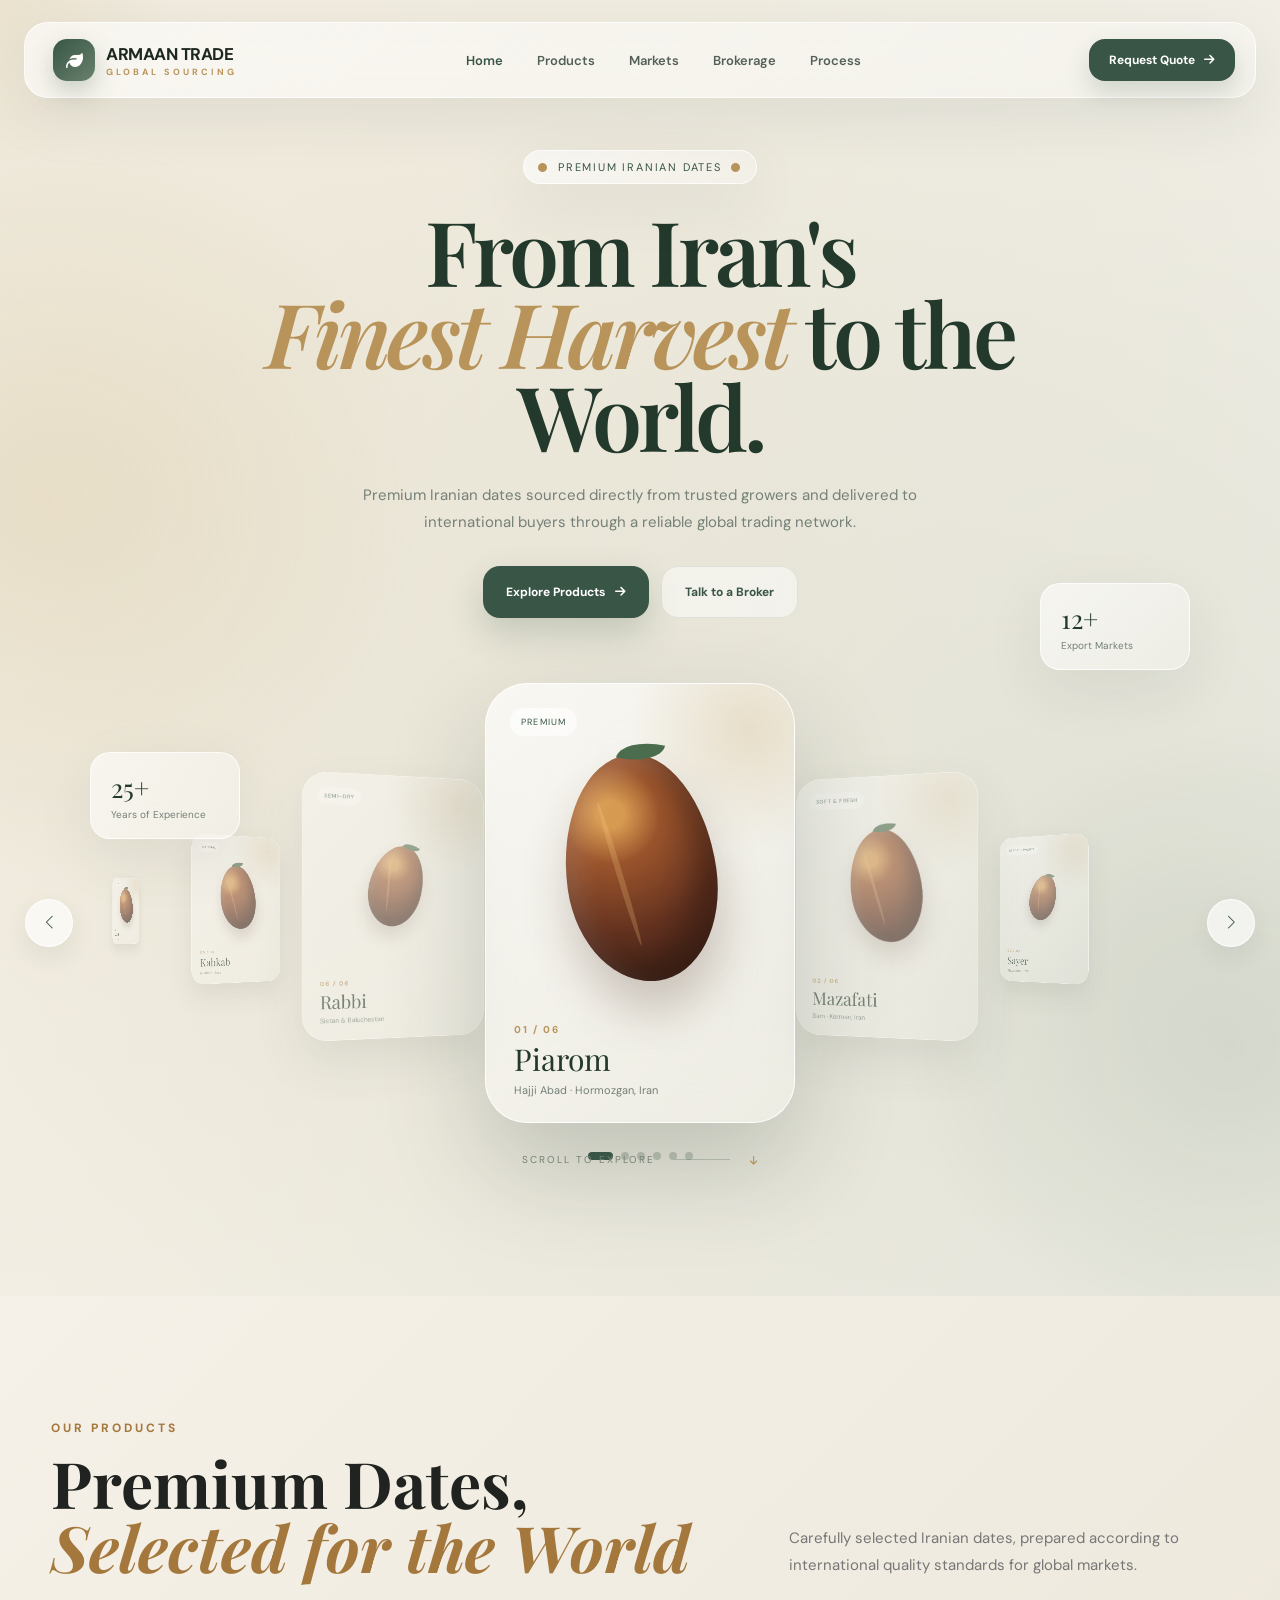
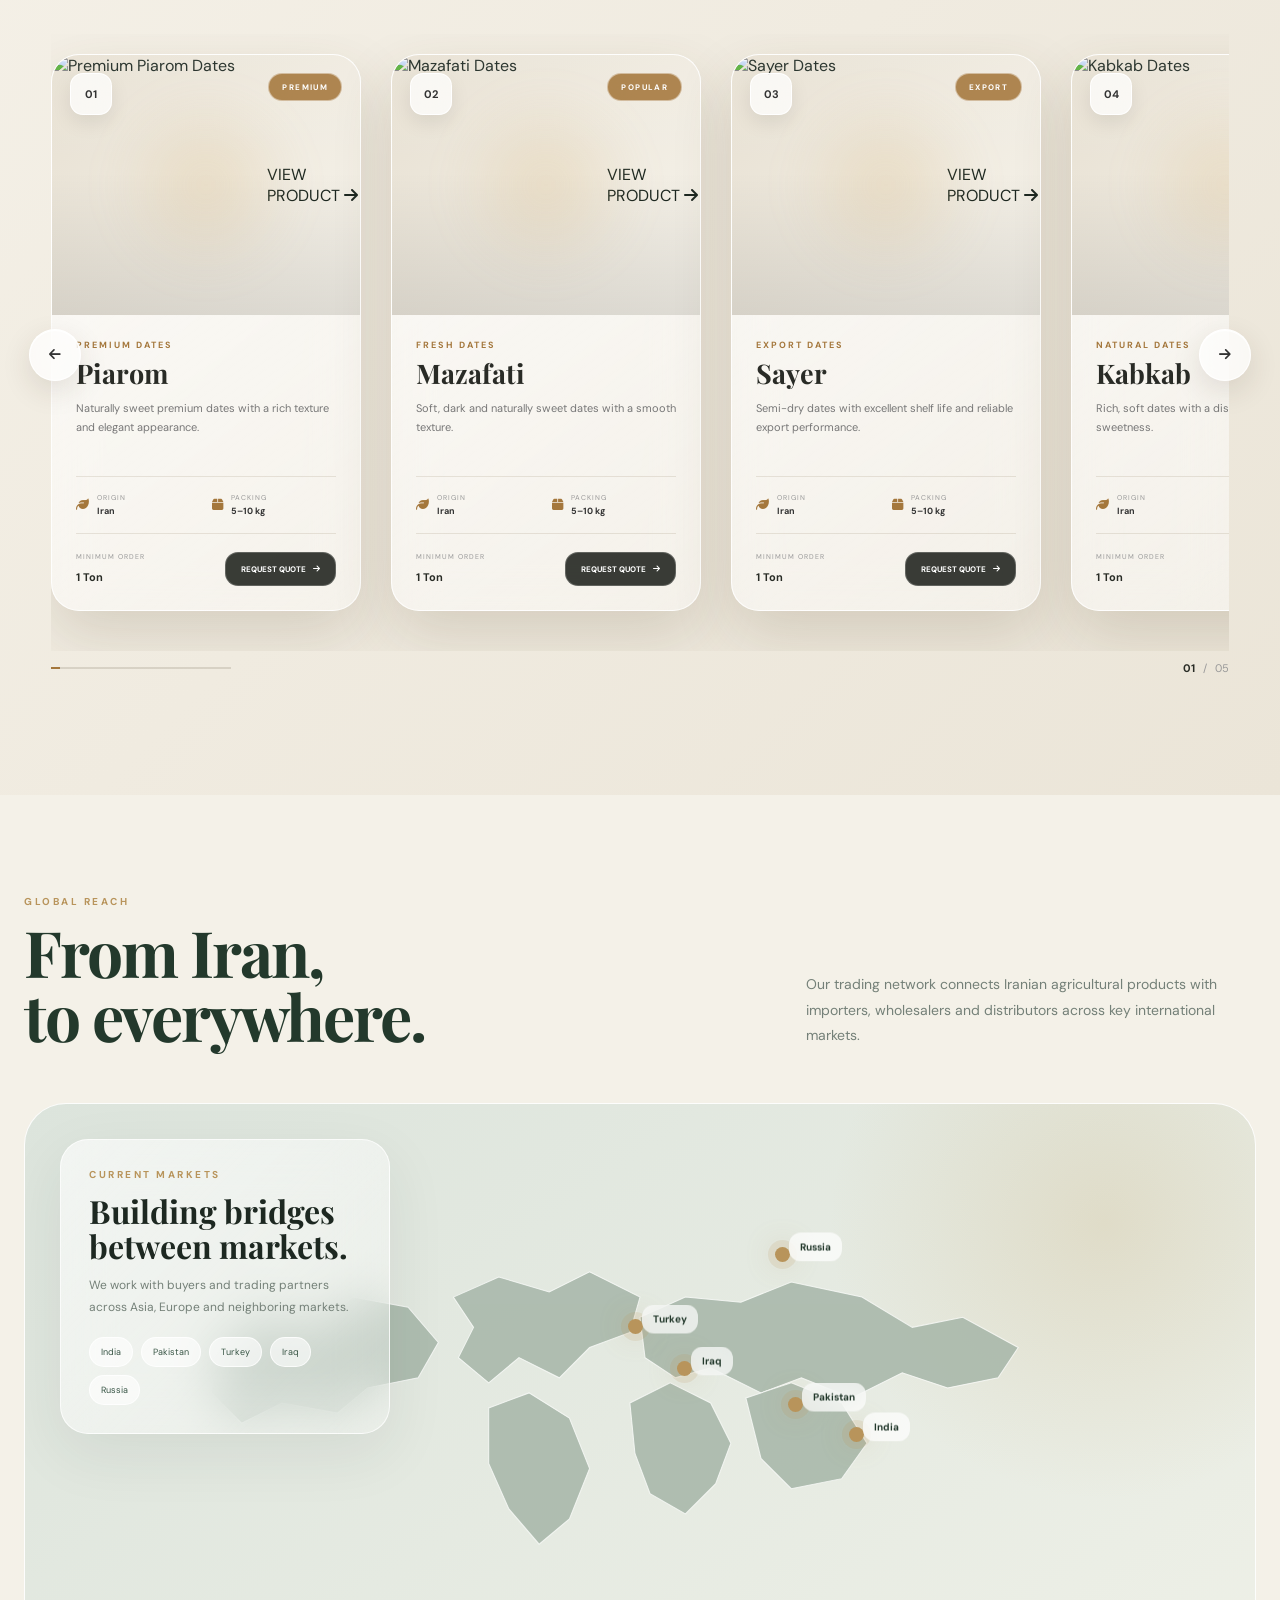
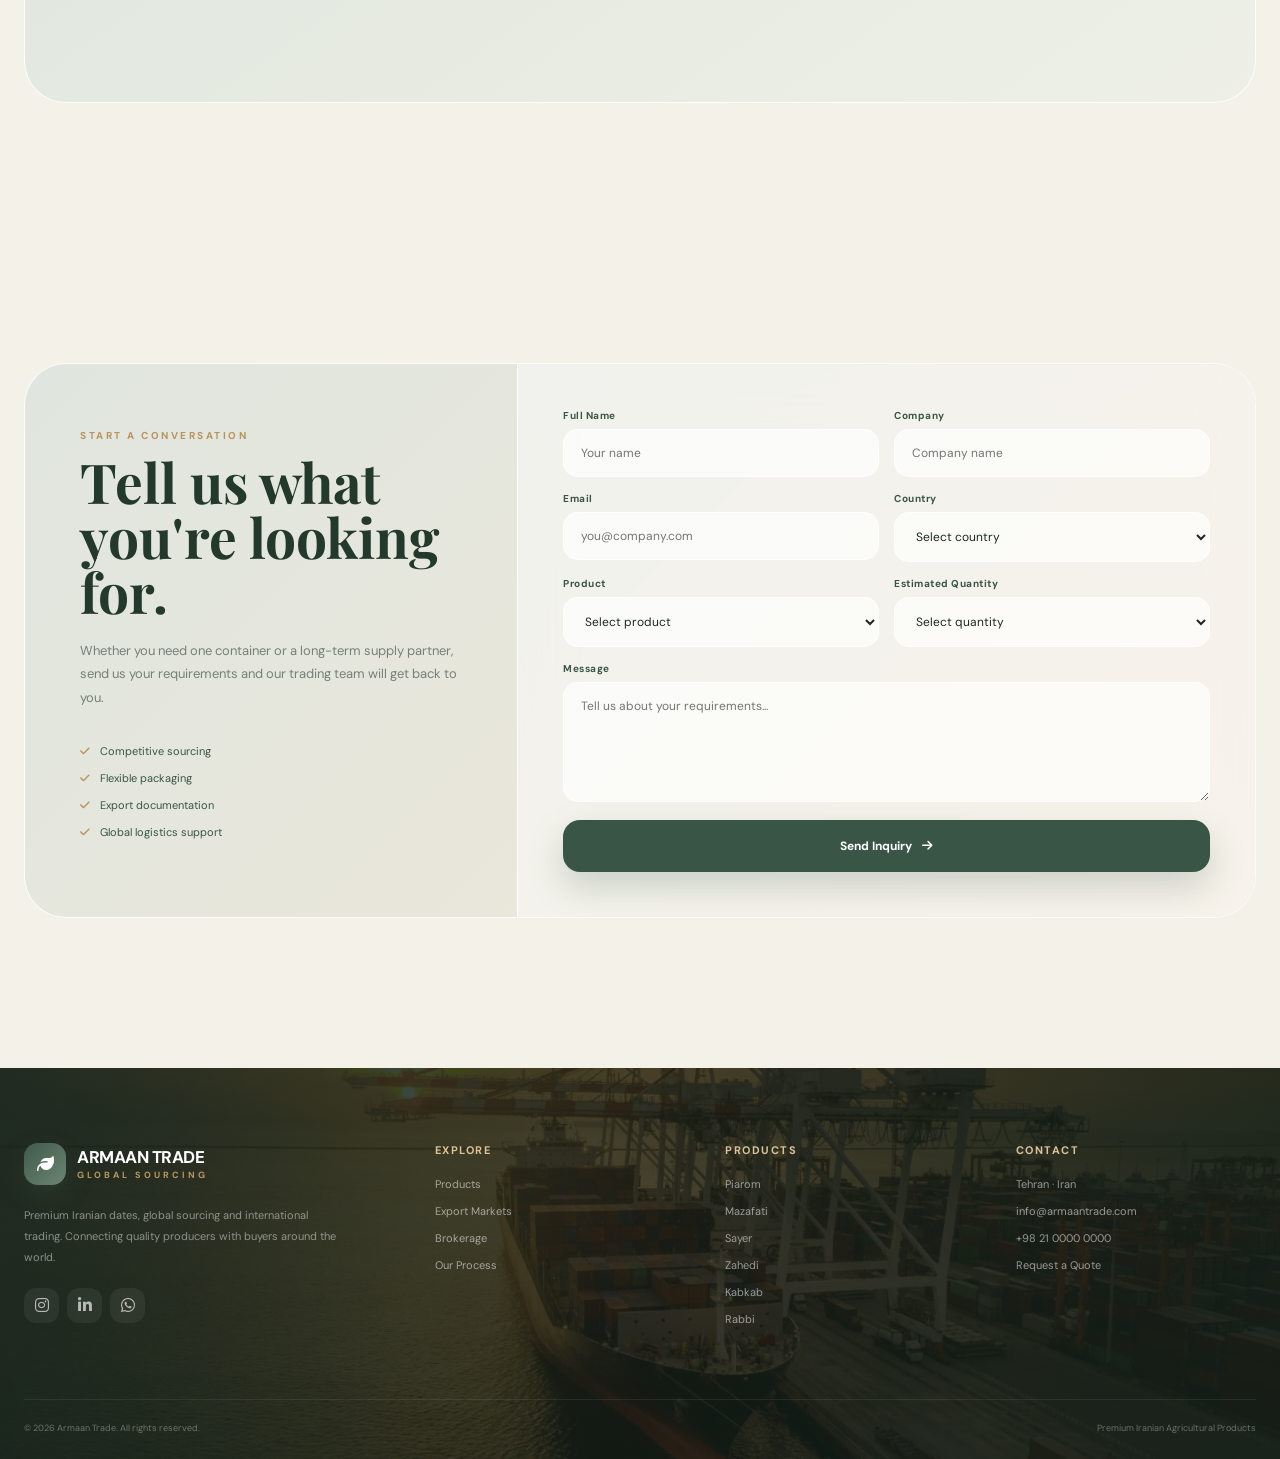
==== commit 63ce9005: "modified and some sections removed" ====
--- a/index2.html
+++ b/index2.html
@@ -25,6 +25,8 @@
     <link rel="stylesheet"
           href="https://cdnjs.cloudflare.com/ajax/libs/font-awesome/6.7.2/css/all.min.css">
 
+    <!-- Product -->
+    <link rel="stylesheet" href="./assets/css/products.css">
 
     <style>
 
@@ -1118,353 +1120,10 @@
            PRODUCTS
         ========================================================= */
 
-        .products-section {
-
-            background:
-                linear-gradient(
-                    180deg,
-                    rgba(255,255,255,.15),
-                    rgba(255,255,255,.4)
-                );
-        }
-
-
-        .products-grid {
-
-            display: grid;
-
-            grid-template-columns:
-                repeat(3,1fr);
-
-            gap: 22px;
-        }
-
-
-        .product-card {
-
-            min-height: 430px;
-
-            border-radius: 32px;
-
-            padding: 24px;
-
-            position: relative;
-
-            overflow: hidden;
-
-            transition: .45s;
-
-            background:
-                rgba(255,255,255,.48);
-
-            border:
-                1px solid rgba(255,255,255,.85);
-
-            backdrop-filter: blur(20px);
-        }
-
-
-        .product-card:hover {
-
-            transform: translateY(-9px);
-
-            box-shadow:
-                0 30px 70px rgba(45,60,50,.12);
-        }
-
-
-        .product-card-image {
-
-            height: 280px;
-
-            border-radius: 24px;
-
-            display: grid;
-
-            place-items: center;
-
-            background:
-                radial-gradient(
-                    circle at center,
-                    #ead9b6,
-                    #ddd5c2 48%,
-                    #c9d0c8
-                );
-
-            overflow: hidden;
-        }
-
-
-        .product-card:nth-child(2)
-        .product-card-image {
-
-            background:
-                radial-gradient(
-                    circle at center,
-                    #d9c59b,
-                    #d7d0bd 48%,
-                    #b9c9bc
-                );
-        }
-
-
-        .product-card:nth-child(3)
-        .product-card-image {
-
-            background:
-                radial-gradient(
-                    circle at center,
-                    #e4cda8,
-                    #ddd8c8 48%,
-                    #c1cbc2
-                );
-        }
-
-
-        .product-card .date-fruit {
-
-            transform: scale(1.05) rotate(-5deg);
-        }
-
-
-        .product-meta {
-
-            padding-top: 20px;
-
-            display: flex;
-
-            justify-content: space-between;
-
-            align-items: flex-end;
-        }
-
-
-        .product-name {
-
-            font-family: "Playfair Display", serif;
-
-            font-size: 25px;
-
-            color: var(--green-dark);
-        }
-
-
-        .product-origin {
-
-            font-size: 10px;
-
-            color: var(--muted);
-
-            margin-top: 4px;
-        }
-
-
-        .product-arrow {
-
-            width: 43px;
-            height: 43px;
-
-            border-radius: 50%;
-
-            display: grid;
-
-            place-items: center;
-
-            color: var(--green);
-
-            background: white;
-
-            transition: .3s;
-        }
-
-
-        .product-card:hover .product-arrow {
-
-            background: var(--green);
-
-            color: white;
-
-            transform: rotate(-45deg);
-        }
-
 
         /* =========================================================
            WHY US
         ========================================================= */
-
-        .why-section {
-
-            overflow: hidden;
-        }
-
-
-        .why-grid {
-
-            display: grid;
-
-            grid-template-columns:
-                1fr 1fr;
-
-            gap: 80px;
-
-            align-items: center;
-        }
-
-
-        .why-visual {
-
-            position: relative;
-
-            min-height: 570px;
-
-            border-radius: 42px;
-
-            background:
-                linear-gradient(
-                    145deg,
-                    #dce3da,
-                    #ede7d9
-                );
-
-            overflow: hidden;
-        }
-
-
-        .why-circle {
-
-            position: absolute;
-
-            width: 430px;
-            height: 430px;
-
-            border-radius: 50%;
-
-            background:
-                radial-gradient(
-                    circle at 35% 25%,
-                    #e0bc7c,
-                    #7b4930 45%,
-                    #42251b 100%
-                );
-
-            left: 50%;
-            top: 50%;
-
-            transform:
-                translate(-50%,-50%);
-
-            box-shadow:
-                0 50px 100px rgba(62,43,31,.2);
-        }
-
-
-        .why-glass-card {
-
-            position: absolute;
-
-            right: 30px;
-            bottom: 30px;
-
-            padding: 22px;
-
-            border-radius: 22px;
-
-            width: 210px;
-
-            background:
-                rgba(255,255,255,.6);
-
-            backdrop-filter: blur(25px);
-
-            border:
-                1px solid rgba(255,255,255,.85);
-        }
-
-
-        .why-glass-card strong {
-
-            display: block;
-
-            font-family: "Playfair Display", serif;
-
-            font-size: 32px;
-
-            color: var(--green-dark);
-        }
-
-
-        .why-glass-card span {
-
-            font-size: 10px;
-
-            color: var(--muted);
-        }
-
-
-        .feature-list {
-
-            display: flex;
-
-            flex-direction: column;
-
-            gap: 28px;
-
-            margin-top: 35px;
-        }
-
-
-        .feature {
-
-            display: flex;
-
-            gap: 18px;
-        }
-
-
-        .feature-icon {
-
-            flex: 0 0 50px;
-
-            width: 50px;
-            height: 50px;
-
-            border-radius: 17px;
-
-            display: grid;
-
-            place-items: center;
-
-            background:
-                rgba(255,255,255,.65);
-
-            color: var(--green);
-
-            border:
-                1px solid white;
-
-            box-shadow:
-                0 10px 25px rgba(45,60,50,.07);
-        }
-
-
-        .feature h4 {
-
-            font-size: 15px;
-
-            margin-bottom: 5px;
-
-            color: var(--green-dark);
-        }
-
-
-        .feature p {
-
-            font-size: 12px;
-
-            color: var(--muted);
-
-            line-height: 1.7;
-        }
 
 
         /* =========================================================
@@ -1710,240 +1369,9 @@
            BROKERAGE
         ========================================================= */
 
-        .broker-section {
-
-            background:
-                var(--green-dark);
-
-            color: white;
-
-            overflow: hidden;
-        }
-
-
-        .broker-section::before {
-
-            content: "";
-
-            position: absolute;
-
-            width: 600px;
-            height: 600px;
-
-            border-radius: 50%;
-
-            background:
-                radial-gradient(
-                    circle,
-                    rgba(207,174,106,.16),
-                    transparent 68%
-                );
-
-            right: -200px;
-            top: -250px;
-        }
-
-
-        .broker-section .section-kicker {
-
-            color: var(--gold-light);
-        }
-
-
-        .broker-section .section-title {
-
-            color: white;
-        }
-
-
-        .broker-section .section-description {
-
-            color: rgba(255,255,255,.55);
-        }
-
-
-        .broker-grid {
-
-            display: grid;
-
-            grid-template-columns:
-                repeat(4,1fr);
-
-            gap: 15px;
-
-            margin-top: 55px;
-        }
-
-
-        .broker-card {
-
-            padding: 30px 24px;
-
-            min-height: 270px;
-
-            border-radius: 26px;
-
-            background:
-                rgba(255,255,255,.055);
-
-            border:
-                1px solid rgba(255,255,255,.1);
-
-            transition: .4s;
-        }
-
-
-        .broker-card:hover {
-
-            background:
-                rgba(255,255,255,.09);
-
-            transform: translateY(-8px);
-        }
-
-
-        .broker-number {
-
-            color: var(--gold-light);
-
-            font-size: 11px;
-
-            letter-spacing: 2px;
-        }
-
-
-        .broker-icon {
-
-            width: 55px;
-            height: 55px;
-
-            border-radius: 18px;
-
-            display: grid;
-
-            place-items: center;
-
-            margin: 35px 0 25px;
-
-            background:
-                rgba(255,255,255,.08);
-
-            color: var(--gold-light);
-        }
-
-
-        .broker-card h4 {
-
-            font-family: "Playfair Display", serif;
-
-            font-size: 22px;
-
-            margin-bottom: 10px;
-        }
-
-
-        .broker-card p {
-
-            font-size: 11px;
-
-            line-height: 1.8;
-
-            color: rgba(255,255,255,.52);
-        }
-
-
         /* =========================================================
            PROCESS
         ========================================================= */
-
-        .process-grid {
-
-            display: grid;
-
-            grid-template-columns:
-                repeat(4,1fr);
-
-            gap: 25px;
-
-            position: relative;
-        }
-
-
-        .process-grid::before {
-
-            content: "";
-
-            position: absolute;
-
-            top: 31px;
-
-            left: 12%;
-
-            right: 12%;
-
-            height: 1px;
-
-            background:
-                rgba(56,85,69,.15);
-        }
-
-
-        .process-item {
-
-            position: relative;
-
-            z-index: 2;
-
-            text-align: center;
-        }
-
-
-        .process-circle {
-
-            width: 64px;
-            height: 64px;
-
-            border-radius: 50%;
-
-            display: grid;
-
-            place-items: center;
-
-            margin: auto;
-
-            background:
-                var(--bg);
-
-            border:
-                1px solid rgba(56,85,69,.12);
-
-            color: var(--green);
-
-            box-shadow:
-                0 10px 30px rgba(45,60,50,.08);
-        }
-
-
-        .process-item h4 {
-
-            margin-top: 24px;
-
-            font-family: "Playfair Display", serif;
-
-            font-size: 22px;
-        }
-
-
-        .process-item p {
-
-            margin-top: 8px;
-
-            color: var(--muted);
-
-            font-size: 11px;
-
-            line-height: 1.7;
-        }
 
 
         /* =========================================================
@@ -3188,242 +2616,708 @@
 
 <section class="products-section" id="products">
 
-    <div class="container">
-
-
-        <div class="section-head">
-
-            <div>
-
-                <div class="section-kicker">
-                    Our Selection
+    <div class="products-container">
+
+        <div class="products-header">
+
+            <div class="products-heading">
+
+                <span class="products-eyebrow">
+                    OUR PRODUCTS
+                </span>
+
+                <h2>
+                    Premium Dates,
+                    <span>Selected for the World</span>
+                </h2>
+
+            </div>
+
+            <p class="products-intro">
+                Carefully selected Iranian dates,
+                prepared according to international
+                quality standards for global markets.
+            </p>
+
+        </div>
+
+
+        <div class="products-carousel-wrapper">
+
+            <button
+                class="carousel-btn carousel-prev"
+                type="button"
+                aria-label="Previous products">
+
+                <i class="fa-solid fa-arrow-left"></i>
+
+            </button>
+
+
+            <div class="products-carousel">
+
+
+                <!-- PRODUCT 01 -->
+
+                <article class="product-card">
+
+                    <div class="product-image">
+
+                        <img
+                            src="/images/products/piarom.jpg"
+                            alt="Premium Piarom Dates">
+
+                        <span class="product-number">
+                            01
+                        </span>
+
+                        <span class="product-badge">
+                            PREMIUM
+                        </span>
+
+                        <div class="product-overlay">
+
+                            <a
+                                href="#"
+                                class="view-product">
+
+                                VIEW PRODUCT
+
+                                <i class="fa-solid fa-arrow-right"></i>
+
+                            </a>
+
+                        </div>
+
+                    </div>
+
+
+                    <div class="product-content">
+
+                        <span class="product-category">
+                            PREMIUM DATES
+                        </span>
+
+                        <h3>
+                            Piarom
+                        </h3>
+
+                        <p>
+                            Naturally sweet premium dates
+                            with a rich texture and elegant
+                            appearance.
+                        </p>
+
+
+                        <div class="product-specs">
+
+                            <div class="spec-item">
+
+                                <i class="fa-solid fa-leaf"></i>
+
+                                <div>
+
+                                    <small>
+                                        Origin
+                                    </small>
+
+                                    <strong>
+                                        Iran
+                                    </strong>
+
+                                </div>
+
+                            </div>
+
+
+                            <div class="spec-item">
+
+                                <i class="fa-solid fa-box"></i>
+
+                                <div>
+
+                                    <small>
+                                        Packing
+                                    </small>
+
+                                    <strong>
+                                        5–10 kg
+                                    </strong>
+
+                                </div>
+
+                            </div>
+
+                        </div>
+
+
+                        <div class="product-footer">
+
+                            <div class="moq">
+
+                                <span>
+                                    Minimum Order
+                                </span>
+
+                                <strong>
+                                    1 Ton
+                                </strong>
+
+                            </div>
+
+
+                            <a
+                                href="#quote"
+                                class="quote-btn">
+
+                                REQUEST QUOTE
+
+                                <i class="fa-solid fa-arrow-right"></i>
+
+                            </a>
+
+                        </div>
+
+                    </div>
+
+                </article>
+
+
+                <!-- PRODUCT 02 -->
+
+                <article class="product-card">
+
+                    <div class="product-image">
+
+                        <img
+                            src="/images/products/mazafati.jpg"
+                            alt="Mazafati Dates">
+
+                        <span class="product-number">
+                            02
+                        </span>
+
+                        <span class="product-badge">
+                            POPULAR
+                        </span>
+
+                        <div class="product-overlay">
+
+                            <a
+                                href="#"
+                                class="view-product">
+
+                                VIEW PRODUCT
+
+                                <i class="fa-solid fa-arrow-right"></i>
+
+                            </a>
+
+                        </div>
+
+                    </div>
+
+
+                    <div class="product-content">
+
+                        <span class="product-category">
+                            FRESH DATES
+                        </span>
+
+                        <h3>
+                            Mazafati
+                        </h3>
+
+                        <p>
+                            Soft, dark and naturally sweet
+                            dates with a smooth texture.
+                        </p>
+
+
+                        <div class="product-specs">
+
+                            <div class="spec-item">
+
+                                <i class="fa-solid fa-leaf"></i>
+
+                                <div>
+
+                                    <small>
+                                        Origin
+                                    </small>
+
+                                    <strong>
+                                        Iran
+                                    </strong>
+
+                                </div>
+
+                            </div>
+
+
+                            <div class="spec-item">
+
+                                <i class="fa-solid fa-box"></i>
+
+                                <div>
+
+                                    <small>
+                                        Packing
+                                    </small>
+
+                                    <strong>
+                                        5–10 kg
+                                    </strong>
+
+                                </div>
+
+                            </div>
+
+                        </div>
+
+
+                        <div class="product-footer">
+
+                            <div class="moq">
+
+                                <span>
+                                    Minimum Order
+                                </span>
+
+                                <strong>
+                                    1 Ton
+                                </strong>
+
+                            </div>
+
+
+                            <a
+                                href="#quote"
+                                class="quote-btn">
+
+                                REQUEST QUOTE
+
+                                <i class="fa-solid fa-arrow-right"></i>
+
+                            </a>
+
+                        </div>
+
+                    </div>
+
+                </article>
+
+
+                <!-- PRODUCT 03 -->
+
+                <article class="product-card">
+
+                    <div class="product-image">
+
+                        <img
+                            src="/images/products/sayer.jpg"
+                            alt="Sayer Dates">
+
+                        <span class="product-number">
+                            03
+                        </span>
+
+                        <span class="product-badge">
+                            EXPORT
+                        </span>
+
+                        <div class="product-overlay">
+
+                            <a
+                                href="#"
+                                class="view-product">
+
+                                VIEW PRODUCT
+
+                                <i class="fa-solid fa-arrow-right"></i>
+
+                            </a>
+
+                        </div>
+
+                    </div>
+
+
+                    <div class="product-content">
+
+                        <span class="product-category">
+                            EXPORT DATES
+                        </span>
+
+                        <h3>
+                            Sayer
+                        </h3>
+
+                        <p>
+                            Semi-dry dates with excellent
+                            shelf life and reliable export
+                            performance.
+                        </p>
+
+
+                        <div class="product-specs">
+
+                            <div class="spec-item">
+
+                                <i class="fa-solid fa-leaf"></i>
+
+                                <div>
+
+                                    <small>
+                                        Origin
+                                    </small>
+
+                                    <strong>
+                                        Iran
+                                    </strong>
+
+                                </div>
+
+                            </div>
+
+
+                            <div class="spec-item">
+
+                                <i class="fa-solid fa-box"></i>
+
+                                <div>
+
+                                    <small>
+                                        Packing
+                                    </small>
+
+                                    <strong>
+                                        5–10 kg
+                                    </strong>
+
+                                </div>
+
+                            </div>
+
+                        </div>
+
+
+                        <div class="product-footer">
+
+                            <div class="moq">
+
+                                <span>
+                                    Minimum Order
+                                </span>
+
+                                <strong>
+                                    1 Ton
+                                </strong>
+
+                            </div>
+
+
+                            <a
+                                href="#quote"
+                                class="quote-btn">
+
+                                REQUEST QUOTE
+
+                                <i class="fa-solid fa-arrow-right"></i>
+
+                            </a>
+
+                        </div>
+
+                    </div>
+
+                </article>
+
+
+                <!-- PRODUCT 04 -->
+
+                <article class="product-card">
+
+                    <div class="product-image">
+
+                        <img
+                            src="/images/products/kabkab.jpg"
+                            alt="Kabkab Dates">
+
+                        <span class="product-number">
+                            04
+                        </span>
+
+                        <span class="product-badge">
+                            NATURAL
+                        </span>
+
+                        <div class="product-overlay">
+
+                            <a
+                                href="#"
+                                class="view-product">
+
+                                VIEW PRODUCT
+
+                                <i class="fa-solid fa-arrow-right"></i>
+
+                            </a>
+
+                        </div>
+
+                    </div>
+
+
+                    <div class="product-content">
+
+                        <span class="product-category">
+                            NATURAL DATES
+                        </span>
+
+                        <h3>
+                            Kabkab
+                        </h3>
+
+                        <p>
+                            Rich, soft dates with a distinctive
+                            caramel-like sweetness.
+                        </p>
+
+
+                        <div class="product-specs">
+
+                            <div class="spec-item">
+
+                                <i class="fa-solid fa-leaf"></i>
+
+                                <div>
+
+                                    <small>
+                                        Origin
+                                    </small>
+
+                                    <strong>
+                                        Iran
+                                    </strong>
+
+                                </div>
+
+                            </div>
+
+
+                            <div class="spec-item">
+
+                                <i class="fa-solid fa-box"></i>
+
+                                <div>
+
+                                    <small>
+                                        Packing
+                                    </small>
+
+                                    <strong>
+                                        5–10 kg
+                                    </strong>
+
+                                </div>
+
+                            </div>
+
+                        </div>
+
+
+                        <div class="product-footer">
+
+                            <div class="moq">
+
+                                <span>
+                                    Minimum Order
+                                </span>
+
+                                <strong>
+                                    1 Ton
+                                </strong>
+
+                            </div>
+
+
+                            <a
+                                href="#quote"
+                                class="quote-btn">
+
+                                REQUEST QUOTE
+
+                                <i class="fa-solid fa-arrow-right"></i>
+
+                            </a>
+
+                        </div>
+
+                    </div>
+
+                </article>
+
+
+                <!-- PRODUCT 05 -->
+
+                <article class="product-card">
+
+                    <div class="product-image">
+
+                        <img
+                            src="/images/products/zahedi.jpg"
+                            alt="Zahedi Dates">
+
+                        <span class="product-number">
+                            05
+                        </span>
+
+                        <span class="product-badge">
+                            DRY
+                        </span>
+
+                        <div class="product-overlay">
+
+                            <a
+                                href="#"
+                                class="view-product">
+
+                                VIEW PRODUCT
+
+                                <i class="fa-solid fa-arrow-right"></i>
+
+                            </a>
+
+                        </div>
+
+                    </div>
+
+
+                    <div class="product-content">
+
+                        <span class="product-category">
+                            SEMI-DRY DATES
+                        </span>
+
+                        <h3>
+                            Zahedi
+                        </h3>
+
+                        <p>
+                            Firm and naturally sweet dates,
+                            ideal for long-distance export.
+                        </p>
+
+
+                        <div class="product-specs">
+
+                            <div class="spec-item">
+
+                                <i class="fa-solid fa-leaf"></i>
+
+                                <div>
+
+                                    <small>
+                                        Origin
+                                    </small>
+
+                                    <strong>
+                                        Iran
+                                    </strong>
+
+                                </div>
+
+                            </div>
+
+
+                            <div class="spec-item">
+
+                                <i class="fa-solid fa-box"></i>
+
+                                <div>
+
+                                    <small>
+                                        Packing
+                                    </small>
+
+                                    <strong>
+                                        5–10 kg
+                                    </strong>
+
+                                </div>
+
+                            </div>
+
+                        </div>
+
+
+                        <div class="product-footer">
+
+                            <div class="moq">
+
+                                <span>
+                                    Minimum Order
+                                </span>
+
+                                <strong>
+                                    1 Ton
+                                </strong>
+
+                            </div>
+
+
+                            <a
+                                href="#quote"
+                                class="quote-btn">
+
+                                REQUEST QUOTE
+
+                                <i class="fa-solid fa-arrow-right"></i>
+
+                            </a>
+
+                        </div>
+
+                    </div>
+
+                </article>
+
+
+            </div>
+
+
+            <button
+                class="carousel-btn carousel-next"
+                type="button"
+                aria-label="Next products">
+
+                <i class="fa-solid fa-arrow-right"></i>
+
+            </button>
+
+
+            <div class="carousel-bottom">
+
+                <div class="carousel-progress">
+                    <span></span>
                 </div>
 
-                <h2 class="section-title">
-                    Six expressions<br>
-                    of Iranian dates.
-                </h2>
+                <div class="carousel-counter">
+
+                    <span id="currentSlide">
+                        01
+                    </span>
+
+                    <span>/</span>
+
+                    <span id="totalSlides">
+                        05
+                    </span>
+
+                </div>
 
             </div>
-
-
-            <p class="section-description">
-
-                Carefully sourced from Iran's most renowned
-                growing regions. Every variety has its own
-                character, texture and market.
-
-            </p>
-
-        </div>
-
-
-
-        <div class="products-grid">
-
-
-            <!-- PRODUCT 1 -->
-
-            <div class="product-card">
-
-                <div class="product-card-image">
-
-                    <div class="date-fruit large"></div>
-
-                </div>
-
-                <div class="product-meta">
-
-                    <div>
-
-                        <div class="product-name">
-                            Piarom
-                        </div>
-
-                        <div class="product-origin">
-                            Premium · Semi-dry
-                        </div>
-
-                    </div>
-
-                    <div class="product-arrow">
-                        <i class="fa-solid fa-arrow-right"></i>
-                    </div>
-
-                </div>
-
-            </div>
-
-
-
-            <!-- PRODUCT 2 -->
-
-            <div class="product-card">
-
-                <div class="product-card-image">
-
-                    <div class="date-fruit"></div>
-
-                </div>
-
-                <div class="product-meta">
-
-                    <div>
-
-                        <div class="product-name">
-                            Mazafati
-                        </div>
-
-                        <div class="product-origin">
-                            Soft · Fresh
-                        </div>
-
-                    </div>
-
-                    <div class="product-arrow">
-                        <i class="fa-solid fa-arrow-right"></i>
-                    </div>
-
-                </div>
-
-            </div>
-
-
-
-            <!-- PRODUCT 3 -->
-
-            <div class="product-card">
-
-                <div class="product-card-image">
-
-                    <div class="date-fruit small"></div>
-
-                </div>
-
-                <div class="product-meta">
-
-                    <div>
-
-                        <div class="product-name">
-                            Sayer
-                        </div>
-
-                        <div class="product-origin">
-                            Semi-dry · Export
-                        </div>
-
-                    </div>
-
-                    <div class="product-arrow">
-                        <i class="fa-solid fa-arrow-right"></i>
-                    </div>
-
-                </div>
-
-            </div>
-
-
-
-            <!-- PRODUCT 4 -->
-
-            <div class="product-card">
-
-                <div class="product-card-image">
-
-                    <div class="date-fruit large"></div>
-
-                </div>
-
-                <div class="product-meta">
-
-                    <div>
-
-                        <div class="product-name">
-                            Zahedi
-                        </div>
-
-                        <div class="product-origin">
-                            Dry · Golden
-                        </div>
-
-                    </div>
-
-                    <div class="product-arrow">
-                        <i class="fa-solid fa-arrow-right"></i>
-                    </div>
-
-                </div>
-
-            </div>
-
-
-
-            <!-- PRODUCT 5 -->
-
-            <div class="product-card">
-
-                <div class="product-card-image">
-
-                    <div class="date-fruit"></div>
-
-                </div>
-
-                <div class="product-meta">
-
-                    <div>
-
-                        <div class="product-name">
-                            Kabkab
-                        </div>
-
-                        <div class="product-origin">
-                            Soft · Natural
-                        </div>
-
-                    </div>
-
-                    <div class="product-arrow">
-                        <i class="fa-solid fa-arrow-right"></i>
-                    </div>
-
-                </div>
-
-            </div>
-
-
-
-            <!-- PRODUCT 6 -->
-
-            <div class="product-card">
-
-                <div class="product-card-image">
-
-                    <div class="date-fruit small"></div>
-
-                </div>
-
-                <div class="product-meta">
-
-                    <div>
-
-                        <div class="product-name">
-                            Rabbi
-                        </div>
-
-                        <div class="product-origin">
-                            Semi-dry · Rich
-                        </div>
-
-                    </div>
-
-                    <div class="product-arrow">
-                        <i class="fa-solid fa-arrow-right"></i>
-                    </div>
-
-                </div>
-
-            </div>
-
 
         </div>
 
@@ -3437,136 +3331,6 @@
      WHY US
 ========================================================= -->
 
-<section class="why-section">
-
-    <div class="container">
-
-        <div class="why-grid">
-
-
-            <div class="why-visual">
-
-                <div class="why-circle"></div>
-
-
-                <div class="why-glass-card">
-
-                    <strong>
-                        100%
-                    </strong>
-
-                    <span>
-                        Direct sourcing from
-                        trusted producers
-                    </span>
-
-                </div>
-
-            </div>
-
-
-
-            <div>
-
-                <div class="section-kicker">
-                    Why Armaan
-                </div>
-
-                <h2 class="section-title">
-                    More than a supplier.
-                    A trading partner.
-                </h2>
-
-
-                <div class="feature-list">
-
-
-                    <div class="feature">
-
-                        <div class="feature-icon">
-
-                            <i class="fa-solid fa-seedling"></i>
-
-                        </div>
-
-                        <div>
-
-                            <h4>
-                                Direct Sourcing
-                            </h4>
-
-                            <p>
-                                We connect international buyers
-                                directly with carefully selected
-                                Iranian growers and producers.
-                            </p>
-
-                        </div>
-
-                    </div>
-
-
-
-                    <div class="feature">
-
-                        <div class="feature-icon">
-
-                            <i class="fa-solid fa-magnifying-glass"></i>
-
-                        </div>
-
-                        <div>
-
-                            <h4>
-                                Quality Control
-                            </h4>
-
-                            <p>
-                                Product specifications,
-                                grading and packaging are checked
-                                before shipment.
-                            </p>
-
-                        </div>
-
-                    </div>
-
-
-
-                    <div class="feature">
-
-                        <div class="feature-icon">
-
-                            <i class="fa-solid fa-globe"></i>
-
-                        </div>
-
-                        <div>
-
-                            <h4>
-                                Global Logistics
-                            </h4>
-
-                            <p>
-                                From origin to destination,
-                                we coordinate the commercial
-                                and logistics process.
-                            </p>
-
-                        </div>
-
-                    </div>
-
-
-                </div>
-
-            </div>
-
-        </div>
-
-    </div>
-
-</section>
 
 
 
@@ -3811,152 +3575,6 @@
      BROKERAGE
 ========================================================= -->
 
-<section class="broker-section"
-         id="brokerage">
-
-    <div class="container">
-
-
-        <div class="section-head">
-
-            <div>
-
-                <div class="section-kicker">
-                    Trading & Brokerage
-                </div>
-
-                <h2 class="section-title">
-                    We make global
-                    sourcing simple.
-                </h2>
-
-            </div>
-
-
-            <p class="section-description">
-
-                Don't know where to source?
-                Need a specific grade or quantity?
-                Our brokerage service connects your
-                requirements with the right supplier.
-
-            </p>
-
-        </div>
-
-
-
-        <div class="broker-grid">
-
-
-            <div class="broker-card">
-
-                <div class="broker-number">
-                    01
-                </div>
-
-                <div class="broker-icon">
-
-                    <i class="fa-solid fa-comments"></i>
-
-                </div>
-
-                <h4>
-                    Buyer Brief
-                </h4>
-
-                <p>
-                    We understand your target market,
-                    specifications, volume and packaging
-                    requirements.
-                </p>
-
-            </div>
-
-
-
-            <div class="broker-card">
-
-                <div class="broker-number">
-                    02
-                </div>
-
-                <div class="broker-icon">
-
-                    <i class="fa-solid fa-handshake"></i>
-
-                </div>
-
-                <h4>
-                    Supplier Match
-                </h4>
-
-                <p>
-                    We identify suitable producers and
-                    exporters based on your commercial
-                    requirements.
-                </p>
-
-            </div>
-
-
-
-            <div class="broker-card">
-
-                <div class="broker-number">
-                    03
-                </div>
-
-                <div class="broker-icon">
-
-                    <i class="fa-solid fa-scale-balanced"></i>
-
-                </div>
-
-                <h4>
-                    Negotiation
-                </h4>
-
-                <p>
-                    We help coordinate pricing,
-                    specifications, quality requirements
-                    and commercial terms.
-                </p>
-
-            </div>
-
-
-
-            <div class="broker-card">
-
-                <div class="broker-number">
-                    04
-                </div>
-
-                <div class="broker-icon">
-
-                    <i class="fa-solid fa-ship"></i>
-
-                </div>
-
-                <h4>
-                    Shipment
-                </h4>
-
-                <p>
-                    From documentation to logistics,
-                    we help coordinate the transaction
-                    through delivery.
-                </p>
-
-            </div>
-
-
-        </div>
-
-    </div>
-
-</section>
 
 
 
@@ -3964,121 +3582,6 @@
      PROCESS
 ========================================================= -->
 
-<section id="process">
-
-    <div class="container">
-
-
-        <div class="section-head">
-
-            <div>
-
-                <div class="section-kicker">
-                    Our Process
-                </div>
-
-                <h2 class="section-title">
-                    From harvest<br>
-                    to destination.
-                </h2>
-
-            </div>
-
-        </div>
-
-
-
-        <div class="process-grid">
-
-
-            <div class="process-item">
-
-                <div class="process-circle">
-
-                    <i class="fa-solid fa-seedling"></i>
-
-                </div>
-
-                <h4>
-                    Source
-                </h4>
-
-                <p>
-                    Select trusted growers
-                    and suppliers.
-                </p>
-
-            </div>
-
-
-
-            <div class="process-item">
-
-                <div class="process-circle">
-
-                    <i class="fa-solid fa-magnifying-glass"></i>
-
-                </div>
-
-                <h4>
-                    Inspect
-                </h4>
-
-                <p>
-                    Check quality, grade,
-                    size and specifications.
-                </p>
-
-            </div>
-
-
-
-            <div class="process-item">
-
-                <div class="process-circle">
-
-                    <i class="fa-solid fa-box-open"></i>
-
-                </div>
-
-                <h4>
-                    Pack
-                </h4>
-
-                <p>
-                    Prepare customized
-                    packaging for destination.
-                </p>
-
-            </div>
-
-
-
-            <div class="process-item">
-
-                <div class="process-circle">
-
-                    <i class="fa-solid fa-ship"></i>
-
-                </div>
-
-                <h4>
-                    Ship
-                </h4>
-
-                <p>
-                    Coordinate logistics
-                    and international delivery.
-                </p>
-
-            </div>
-
-
-        </div>
-
-    </div>
-
-</section>
 
 
 
@@ -4548,6 +4051,7 @@
 
 <script src="https://cdn.jsdelivr.net/npm/swiper@11/swiper-bundle.min.js"></script>
 
+<script src="./assets/js/products.js"></script>
 
 <script>
 
--- a/assets/css/products.css
+++ b/assets/css/products.css
@@ -0,0 +1,604 @@
+﻿/* =========================================
+   PRODUCTS SECTION
+========================================= */
+
+.products-section {
+    position: relative;
+    padding: 120px 0;
+    overflow: hidden;
+    background: linear-gradient( 135deg, #f5f1e8, #ebe5d8 );
+}
+
+.products-container {
+    width: min(1400px, 92%);
+    margin: auto;
+}
+
+
+/* =========================================
+   HEADER
+========================================= */
+
+.products-header {
+    display: flex;
+    justify-content: space-between;
+    align-items: end;
+    gap: 50px;
+    margin-bottom: 55px;
+}
+
+.products-eyebrow {
+    display: inline-block;
+    margin-bottom: 15px;
+    font-size: 12px;
+    font-weight: 700;
+    letter-spacing: 3px;
+    color: #a4773c;
+}
+
+.products-heading h2 {
+    margin: 0;
+    font-family: "Playfair Display", serif;
+    font-size: clamp(42px, 5vw, 72px);
+    line-height: 1;
+    color: #20231f;
+}
+
+    .products-heading h2 span {
+        display: block;
+        color: #a4773c;
+        font-style: italic;
+    }
+
+.products-intro {
+    max-width: 440px;
+    margin: 0;
+    color: #777;
+    font-size: 15px;
+    line-height: 1.8;
+}
+
+
+/* =========================================
+   CAROUSEL
+========================================= */
+
+.products-carousel-wrapper {
+    position: relative;
+}
+
+.products-carousel {
+    display: flex;
+    gap: 30px;
+    overflow-x: auto;
+    scroll-behavior: smooth;
+    scroll-snap-type: x mandatory;
+    scrollbar-width: none;
+    padding: 20px 10px 40px;
+}
+
+    .products-carousel::-webkit-scrollbar {
+        display: none;
+    }
+
+
+/* =========================================
+   PRODUCT CARD
+   SAME STYLE AS HERO CARD
+========================================= */
+
+.product-card {
+    position: relative;
+    flex: 0 0 310px;
+    width: 310px;
+    min-height: 540px;
+    scroll-snap-align: start;
+    overflow: hidden;
+    display: flex;
+    flex-direction: column;
+    border-radius: 28px;
+    /* GLASS */
+
+    background: linear-gradient( 145deg, rgba(255,255,255,.72), rgba(255,255,255,.38) );
+    border: 1px solid rgba(255,255,255,.85);
+    backdrop-filter: blur(22px);
+    -webkit-backdrop-filter: blur(22px);
+    /* SHADOW */
+
+    box-shadow: 0 25px 60px rgba(80,60,30,.16), inset 0 1px 0 rgba(255,255,255,.95);
+    transition: transform .5s cubic-bezier(.2,.8,.2,1), box-shadow .5s ease, border-color .5s ease;
+}
+
+
+    /* =========================================
+   GLASS LIGHT
+========================================= */
+
+    .product-card::before {
+        content: "";
+        position: absolute;
+        top: 0;
+        left: 0;
+        width: 100%;
+        height: 45%;
+        background: linear-gradient( 180deg, rgba(255,255,255,.32), transparent );
+        pointer-events: none;
+        z-index: 1;
+    }
+
+
+    /* =========================================
+   HOVER
+========================================= */
+
+    .product-card:hover {
+        transform: translateY(-10px);
+        border-color: rgba(164,119,60,.35);
+        box-shadow: 0 35px 80px rgba(60,45,25,.20), 0 0 35px rgba(164,119,60,.12), inset 0 1px 0 rgba(255,255,255,1);
+    }
+
+
+/* =========================================
+   PRODUCT IMAGE
+========================================= */
+
+.product-image {
+    position: relative;
+    z-index: 2;
+    height: 260px;
+    overflow: hidden;
+    display: flex;
+    align-items: center;
+    justify-content: center;
+    background: linear-gradient( 135deg, #e7e0d2, #f7f4ec );
+}
+
+
+    .product-image img {
+        width: 100%;
+        height: 100%;
+        object-fit: cover;
+        transition: transform .7s cubic-bezier(.2,.8,.2,1);
+    }
+
+
+.product-card:hover
+.product-image img {
+    transform: scale(1.08);
+}
+
+
+/* =========================================
+   IMAGE GLOW
+========================================= */
+
+.product-image::before {
+    content: "";
+    position: absolute;
+    width: 190px;
+    height: 190px;
+    border-radius: 50%;
+    background: radial-gradient( circle, rgba(210,170,100,.22), transparent 70% );
+    filter: blur(20px);
+    pointer-events: none;
+    z-index: 1;
+}
+
+
+/* =========================================
+   IMAGE OVERLAY
+========================================= */
+
+.product-image::after {
+    content: "";
+    position: absolute;
+    inset: 0;
+    background: linear-gradient( to bottom, rgba(255,255,255,.08), transparent 45%, rgba(0,0,0,.10) );
+    pointer-events: none;
+}
+
+
+/* =========================================
+   NUMBER
+========================================= */
+
+.product-number {
+    position: absolute;
+    top: 18px;
+    left: 18px;
+    z-index: 5;
+    width: 42px;
+    height: 42px;
+    display: flex;
+    align-items: center;
+    justify-content: center;
+    border-radius: 13px;
+    background: rgba(255,255,255,.72);
+    border: 1px solid rgba(255,255,255,.95);
+    backdrop-filter: blur(15px);
+    -webkit-backdrop-filter: blur(15px);
+    color: #333;
+    font-size: 11px;
+    font-weight: 700;
+    box-shadow: 0 8px 20px rgba(0,0,0,.08);
+}
+
+
+/* =========================================
+   BADGE
+========================================= */
+
+.product-badge {
+    position: absolute;
+    top: 18px;
+    right: 18px;
+    z-index: 5;
+    padding: 8px 13px;
+    border-radius: 20px;
+    background: rgba(164,119,60,.88);
+    border: 1px solid rgba(255,255,255,.45);
+    backdrop-filter: blur(12px);
+    color: white;
+    font-size: 8px;
+    font-weight: 700;
+    letter-spacing: 1.4px;
+}
+
+
+/* =========================================
+   CONTENT
+========================================= */
+
+.product-content {
+    position: relative;
+    z-index: 3;
+    display: flex;
+    flex-direction: column;
+    flex: 1;
+    padding: 24px;
+}
+
+
+/* =========================================
+   CATEGORY
+========================================= */
+
+.product-category {
+    color: #a4773c;
+    font-size: 9px;
+    font-weight: 700;
+    letter-spacing: 2px;
+    text-transform: uppercase;
+}
+
+
+/* =========================================
+   TITLE
+========================================= */
+
+.product-content h3 {
+    margin: 8px 0 10px;
+    font-family: "Playfair Display", serif;
+    font-size: 27px;
+    line-height: 1.1;
+    color: #292b26;
+}
+
+
+/* =========================================
+   DESCRIPTION
+========================================= */
+
+.product-content > p {
+    margin: 0 0 20px;
+    color: #777;
+    font-size: 11px;
+    line-height: 1.7;
+    min-height: 57px;
+}
+
+
+/* =========================================
+   SPECS
+========================================= */
+
+.product-specs {
+    display: grid;
+    grid-template-columns: 1fr 1fr;
+    gap: 12px;
+    padding: 16px 0;
+    border-top: 1px solid rgba(120,100,70,.15);
+    border-bottom: 1px solid rgba(120,100,70,.15);
+}
+
+
+.spec-item {
+    display: flex;
+    align-items: center;
+    gap: 8px;
+}
+
+
+    .spec-item > i {
+        color: #a4773c;
+        font-size: 13px;
+    }
+
+
+    .spec-item small {
+        display: block;
+        margin-bottom: 3px;
+        color: #999;
+        font-size: 7px;
+        text-transform: uppercase;
+        letter-spacing: 1px;
+    }
+
+
+    .spec-item strong {
+        display: block;
+        color: #333;
+        font-size: 9px;
+    }
+
+
+/* =========================================
+   FOOTER
+========================================= */
+
+.product-footer {
+    display: flex;
+    align-items: center;
+    justify-content: space-between;
+    gap: 12px;
+    margin-top: auto;
+    padding-top: 18px;
+}
+
+
+.moq span {
+    display: block;
+    margin-bottom: 4px;
+    color: #999;
+    font-size: 7px;
+    letter-spacing: 1px;
+    text-transform: uppercase;
+}
+
+
+.moq strong {
+    color: #292c26;
+    font-size: 11px;
+}
+
+
+/* =========================================
+   QUOTE BUTTON
+========================================= */
+
+.quote-btn {
+    display: inline-flex;
+    align-items: center;
+    justify-content: center;
+    gap: 7px;
+    padding: 11px 15px;
+    border-radius: 13px;
+    background: rgba(41,44,38,.92);
+    border: 1px solid rgba(255,255,255,.2);
+    color: white;
+    text-decoration: none;
+    font-size: 8px;
+    font-weight: 700;
+    transition: .3s ease;
+}
+
+
+    .quote-btn:hover {
+        background: #a4773c;
+        transform: translateY(-2px);
+    }
+
+
+/* =========================================
+   CAROUSEL BUTTONS
+========================================= */
+
+.carousel-btn {
+    position: absolute;
+    top: 50%;
+    z-index: 20;
+    width: 52px;
+    height: 52px;
+    display: flex;
+    align-items: center;
+    justify-content: center;
+    border-radius: 50%;
+    border: 1px solid rgba(255,255,255,.9);
+    background: rgba(255,255,255,.70);
+    backdrop-filter: blur(18px);
+    -webkit-backdrop-filter: blur(18px);
+    color: #333;
+    cursor: pointer;
+    box-shadow: 0 10px 30px rgba(60,45,25,.12), inset 0 1px 0 rgba(255,255,255,.95);
+    transform: translateY(-50%);
+    transition: .3s ease;
+}
+
+
+    .carousel-btn:hover {
+        background: rgba(164,119,60,.9);
+        color: white;
+        transform: translateY(-50%) scale(1.07);
+    }
+
+
+.carousel-prev {
+    left: -22px;
+}
+
+
+.carousel-next {
+    right: -22px;
+}
+
+
+/* =========================================
+   BOTTOM
+========================================= */
+
+.carousel-bottom {
+    display: flex;
+    align-items: center;
+    justify-content: space-between;
+    margin-top: 10px;
+}
+
+
+.carousel-progress {
+    position: relative;
+    width: 180px;
+    height: 2px;
+    background: rgba(100,90,70,.18);
+}
+
+
+    .carousel-progress span {
+        position: absolute;
+        left: 0;
+        top: 0;
+        width: 20%;
+        height: 100%;
+        background: #a4773c;
+        transition: width .4s ease;
+    }
+
+
+.carousel-counter {
+    display: flex;
+    align-items: center;
+    gap: 8px;
+    color: #999;
+    font-size: 11px;
+}
+
+
+    .carousel-counter #currentSlide {
+        color: #292c26;
+        font-weight: 700;
+    }
+
+
+/* =========================================
+   TABLET
+========================================= */
+
+@media (max-width: 1100px) {
+
+    .product-card {
+        flex: 0 0 300px;
+        width: 300px;
+    }
+
+    .carousel-prev {
+        left: -10px;
+    }
+
+    .carousel-next {
+        right: -10px;
+    }
+}
+
+
+/* =========================================
+   MOBILE
+========================================= */
+
+@media (max-width: 700px) {
+
+    .products-section {
+        padding: 80px 0;
+    }
+
+    .products-header {
+        display: block;
+        margin-bottom: 35px;
+    }
+
+    .products-heading h2 {
+        font-size: 45px;
+    }
+
+    .products-intro {
+        margin-top: 25px;
+    }
+
+    .products-carousel {
+        gap: 18px;
+        padding-left: 4%;
+        padding-right: 4%;
+    }
+
+    .product-card {
+        flex: 0 0 285px;
+        width: 285px;
+        min-height: 510px;
+    }
+
+    .product-image {
+        height: 235px;
+    }
+
+    .product-content {
+        padding: 21px;
+    }
+
+        .product-content h3 {
+            font-size: 24px;
+        }
+
+    .carousel-btn {
+        top: auto;
+        bottom: -65px;
+        width: 44px;
+        height: 44px;
+        transform: none;
+    }
+
+        .carousel-btn:hover {
+            transform: scale(1.05);
+        }
+
+    .carousel-prev {
+        left: auto;
+        right: 58px;
+    }
+
+    .carousel-next {
+        right: 5px;
+    }
+
+    .carousel-bottom {
+        padding-right: 110px;
+    }
+}
+
+
+/* =========================================
+   SMALL MOBILE
+========================================= */
+
+@media (max-width: 450px) {
+
+    .product-card {
+        flex: 0 0 275px;
+        width: 275px;
+    }
+
+    .product-image {
+        height: 225px;
+    }
+
+    .product-specs {
+        grid-template-columns: 1fr;
+    }
+}
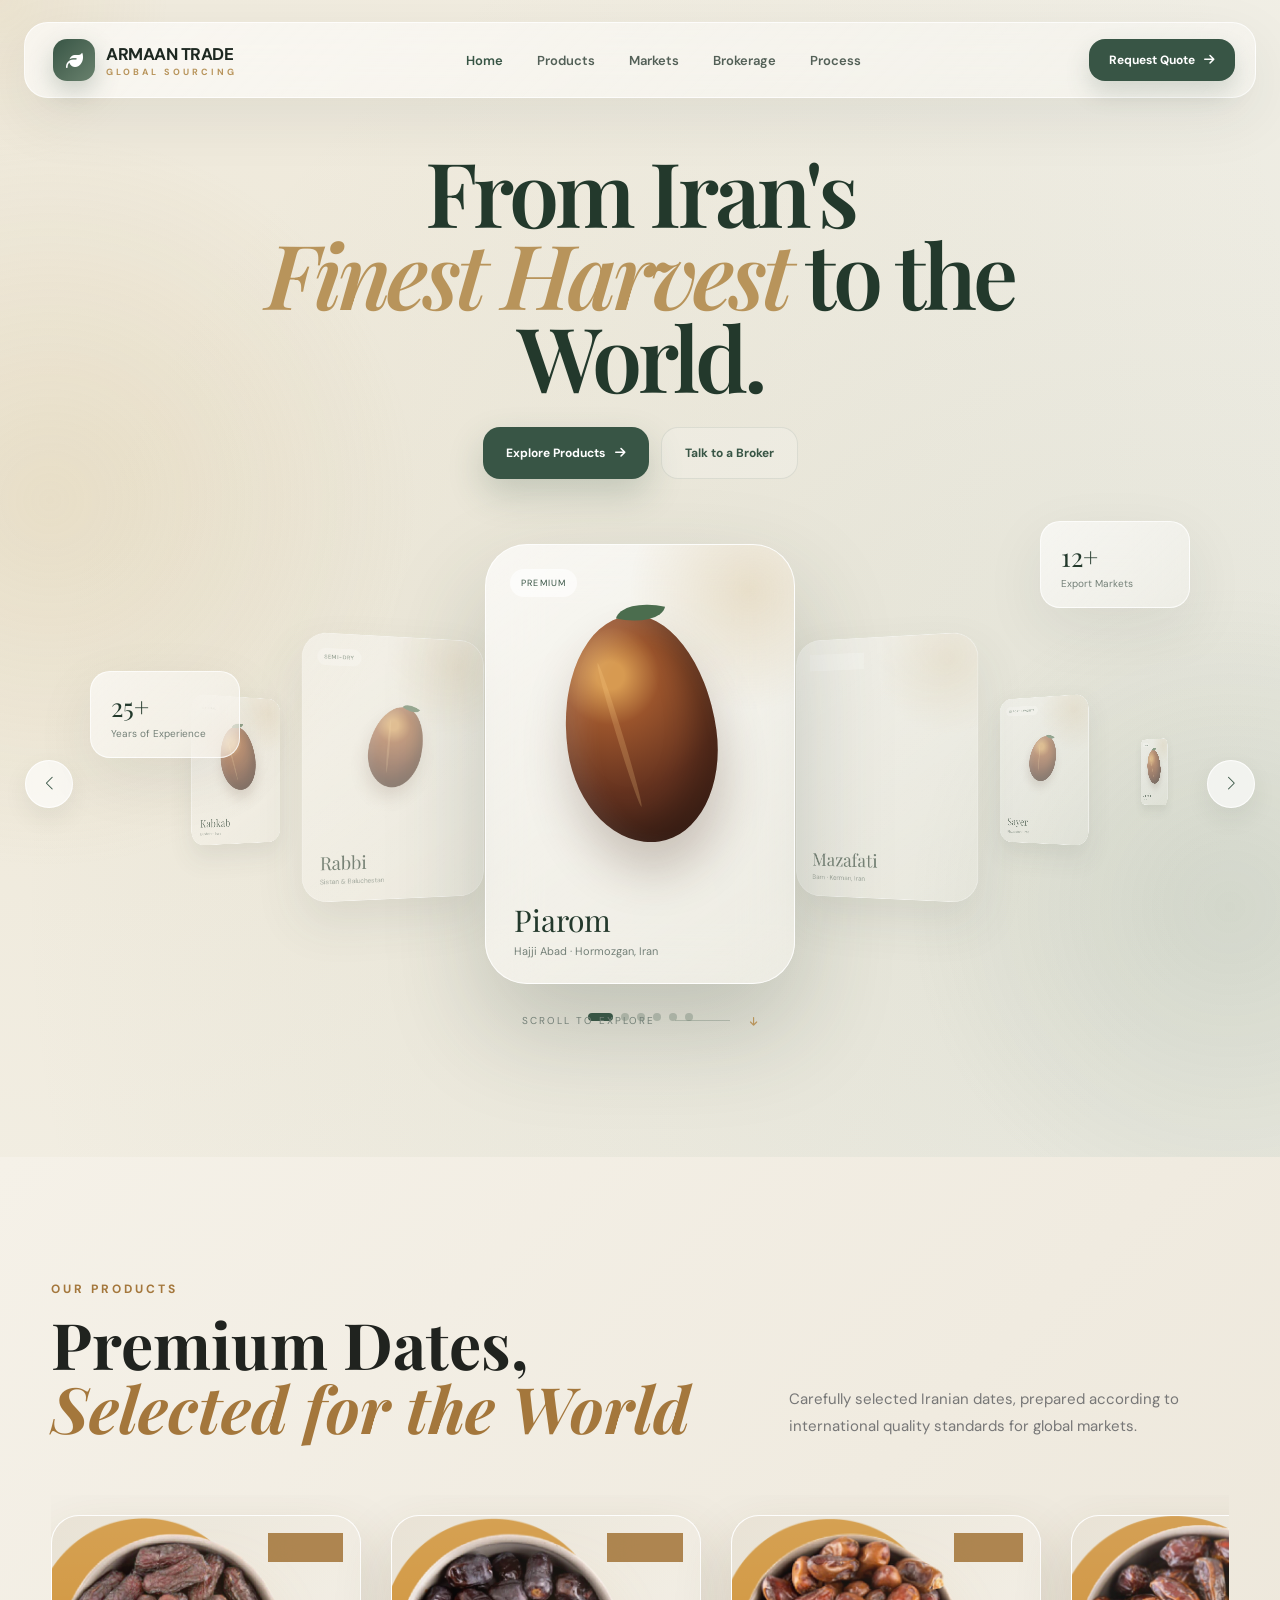
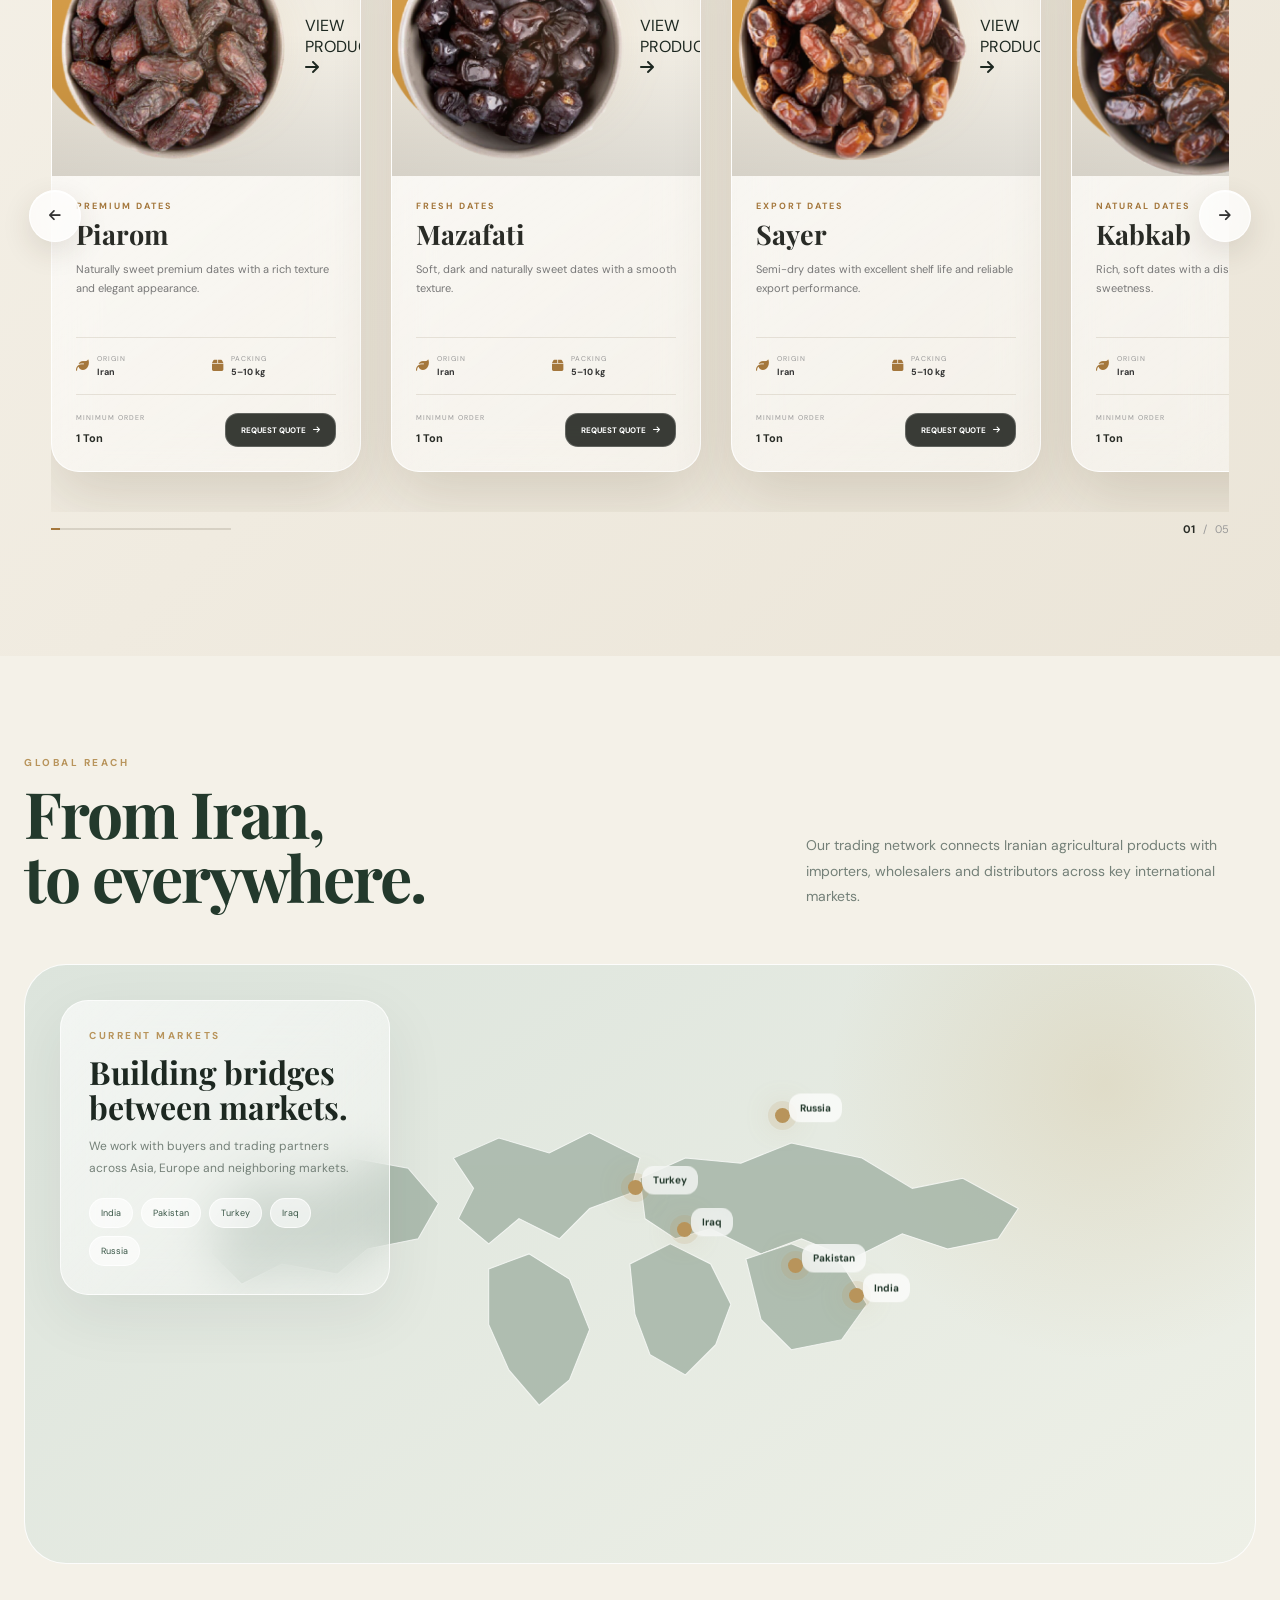
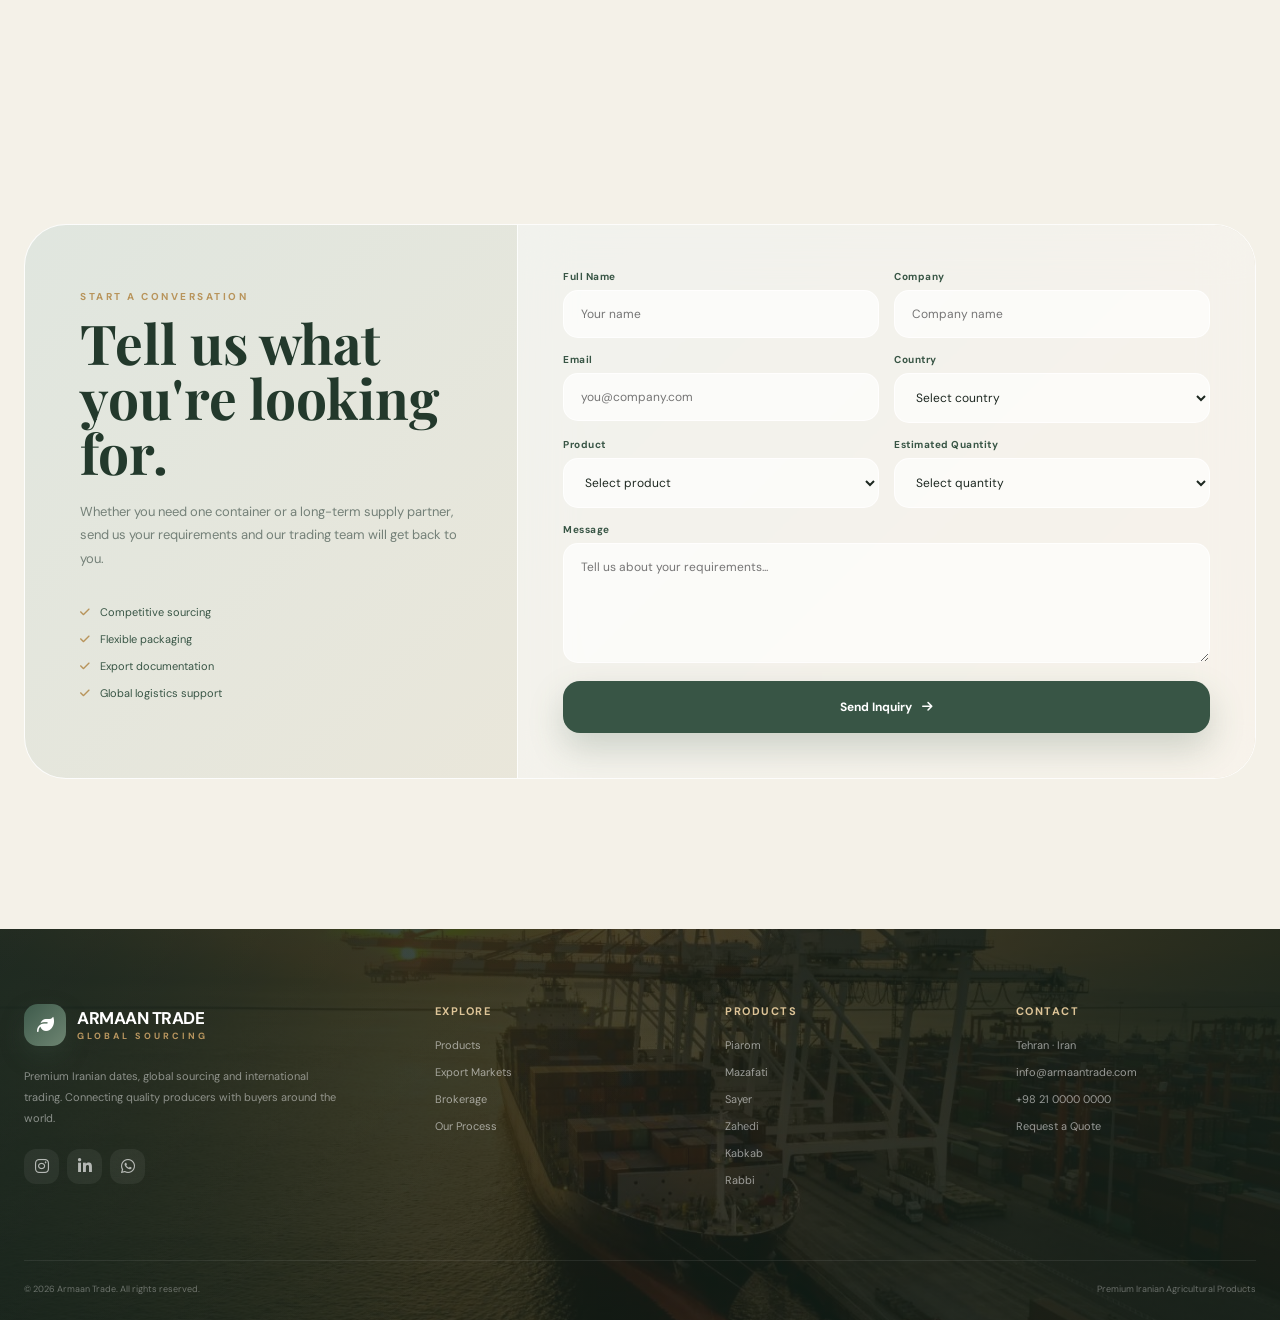
==== commit 137826cf: "aos library added" ====
--- a/index2.html
+++ b/index2.html
@@ -15,8 +15,10 @@
     <link href="https://fonts.googleapis.com/css2?family=DM+Sans:wght@400;500;600;700&family=Playfair+Display:wght@500;600;700&display=swap"
           rel="stylesheet">
 
-
-    <!-- Swiper -->
+              <!-- aos -->
+          <link href="https://cdn.jsdelivr.net/npm/aos@2.3.4/dist/aos.css" rel="stylesheet">
+    
+<!-- Swiper -->
     <link rel="stylesheet"
           href="https://cdn.jsdelivr.net/npm/swiper@11/swiper-bundle.min.css">
 
@@ -109,6 +111,7 @@
                 var(--bg);
 
             overflow-x: hidden;
+            font-size: medium;
         }
 
 
@@ -2151,7 +2154,7 @@
 
             border-radius: 20px;
         }
-
+            
     </style>
 
 </head>
@@ -2171,11 +2174,11 @@
 
     <a href="#home" class="logo">
 
-        <div class="logo-mark">
+        <div class="logo-mark" data-aos="fade-up-right" data-aos-delay="200">
             <i class="fa-solid fa-leaf"></i>
         </div>
 
-        <div class="logo-text">
+        <div class="logo-text" data-aos="fade-up-right" data-aos-delay="400">
 
             ARMAAN TRADE
 
@@ -2186,7 +2189,7 @@
     </a>
 
 
-    <nav class="nav-links">
+    <nav class="nav-links" data-aos="fade-up-right" data-aos-delay="600">
 
         <a href="#home">Home</a>
 
@@ -2201,7 +2204,7 @@
     </nav>
 
 
-    <a href="#quote" class="nav-cta">
+    <a href="#quote" class="nav-cta" data-aos="fade-up-right" data-aos-delay="800">
 
         Request Quote
 
@@ -2210,7 +2213,7 @@
     </a>
 
 
-    <button class="mobile-menu" id="mobileMenu">
+    <button class="mobile-menu" id="mobileMenu" data-aos="fade-up-right"  data-aos-delay="600">
 
         <i class="fa-solid fa-bars"></i>
 
@@ -2243,13 +2246,13 @@
      HERO
 ========================================================= -->
 
-<section class="hero" id="home">
+<section class="hero" id="home" >
 
 
     <div class="hero-content">
 
 
-        <div class="eyebrow glass">
+        <!-- <div class="eyebrow glass">
 
             <i class="fa-solid fa-circle"></i>
 
@@ -2257,10 +2260,10 @@
 
             <i class="fa-solid fa-circle"></i>
 
-        </div>
-
-
-        <h1 class="hero-title">
+        </div> -->
+
+
+        <h1 class="hero-title"  data-aos="fade-up-right" data-aos-delay="200">
 
             From Iran's<br>
 
@@ -2271,18 +2274,18 @@
         </h1>
 
 
-        <p class="hero-description">
+        <!-- <p class="hero-description">
 
             Premium Iranian dates sourced directly from trusted
             growers and delivered to international buyers through
             a reliable global trading network.
 
-        </p>
+        </p> -->
 
 
         <div class="hero-actions">
 
-            <a href="#products"
+            <a href="#products"  data-aos="fade-up-right" data-aos-delay="400"
                class="btn btn-primary">
 
                 Explore Products
@@ -2292,8 +2295,8 @@
             </a>
 
 
-            <a href="#quote"
-               class="btn btn-light">
+            <a href="#quote"  data-aos="fade-up-right" data-aos-delay="600"
+               class="btn btn-light" style="background: rgba(255,255,255,.2);">
 
                 Talk to a Broker
 
@@ -2316,7 +2319,7 @@
 
             <div class="swiper-slide">
 
-                <div class="date-card">
+                <div class="date-card" data-aos="fade-up-right" data-aos-delay="200">
 
                     <span class="card-tag">
                         Premium
@@ -2332,9 +2335,9 @@
 
                     <div class="card-info">
 
-                        <div class="card-number">
+                        <!-- <div class="card-number">
                             01 / 06
-                        </div>
+                        </div> -->
 
                         <div class="card-name">
                             Piarom
@@ -2356,7 +2359,7 @@
 
             <div class="swiper-slide">
 
-                <div class="date-card">
+                <div class="date-card"  data-aos="fade-up-right" data-aos-delay="200">
 
                     <span class="card-tag">
                         Soft & Fresh
@@ -2372,9 +2375,9 @@
 
                     <div class="card-info">
 
-                        <div class="card-number">
+                        <!-- <div class="card-number">
                             02 / 06
-                        </div>
+                        </div> -->
 
                         <div class="card-name">
                             Mazafati
@@ -2396,7 +2399,7 @@
 
             <div class="swiper-slide">
 
-                <div class="date-card">
+                <div class="date-card" data-aos="fade-up-right" data-aos-delay="200">
 
                     <span class="card-tag">
                         Export Favorite
@@ -2412,9 +2415,9 @@
 
                     <div class="card-info">
 
-                        <div class="card-number">
+                        <!-- <div class="card-number">
                             03 / 06
-                        </div>
+                        </div> -->
 
                         <div class="card-name">
                             Sayer
@@ -2436,7 +2439,7 @@
 
             <div class="swiper-slide">
 
-                <div class="date-card">
+                <div class="date-card" data-aos="fade-up-right" data-aos-delay="200">
 
                     <span class="card-tag">
                         Semi-Dry
@@ -2452,9 +2455,9 @@
 
                     <div class="card-info">
 
-                        <div class="card-number">
+                        <!-- <div class="card-number">
                             04 / 06
-                        </div>
+                        </div> -->
 
                         <div class="card-name">
                             Zahedi
@@ -2476,7 +2479,7 @@
 
             <div class="swiper-slide">
 
-                <div class="date-card">
+                <div class="date-card" data-aos="fade-up-right" data-aos-delay="200">
 
                     <span class="card-tag">
                         Natural
@@ -2492,9 +2495,9 @@
 
                     <div class="card-info">
 
-                        <div class="card-number">
+                        <!-- <div class="card-number">
                             05 / 06
-                        </div>
+                        </div> -->
 
                         <div class="card-name">
                             Kabkab
@@ -2516,7 +2519,7 @@
 
             <div class="swiper-slide">
 
-                <div class="date-card">
+                <div class="date-card" data-aos="fade-up-right" data-aos-delay="200">
 
                     <span class="card-tag">
                         Semi-Dry
@@ -2532,9 +2535,9 @@
 
                     <div class="card-info">
 
-                        <div class="card-number">
+                        <!-- <div class="card-number">
                             06 / 06
-                        </div>
+                        </div> -->
 
                         <div class="card-name">
                             Rabbi
@@ -2554,11 +2557,11 @@
         </div>
 
 
-        <div class="swiper-button-prev"></div>
-
-        <div class="swiper-button-next"></div>
-
-        <div class="swiper-pagination"></div>
+        <div class="swiper-button-prev" data-aos="fade-up-right" data-aos-delay="200"></div>
+
+        <div class="swiper-button-next" data-aos="fade-up-right" data-aos-delay="200"></div>
+
+        <div class="swiper-pagination" data-aos="fade-up-right" data-aos-delay="200"></div>
 
     </div>
 
@@ -2622,18 +2625,18 @@
 
             <div class="products-heading">
 
-                <span class="products-eyebrow">
+                <span class="products-eyebrow" data-aos="fade-up-right" data-aos-delay="200">
                     OUR PRODUCTS
                 </span>
 
-                <h2>
+                <h2 data-aos="fade-up-left" data-aos-delay="400">
                     Premium Dates,
                     <span>Selected for the World</span>
                 </h2>
 
             </div>
 
-            <p class="products-intro">
+            <p class="products-intro" data-aos="fade-up-right" data-aos-delay="600">
                 Carefully selected Iranian dates,
                 prepared according to international
                 quality standards for global markets.
@@ -2659,17 +2662,17 @@
 
                 <!-- PRODUCT 01 -->
 
-                <article class="product-card">
+                <article class="product-card" data-aos="fade-up-right" data-aos-delay="200">
 
                     <div class="product-image">
 
                         <img
-                            src="/images/products/piarom.jpg"
+                            src="./assets/images/products/5f6bed537a4a41f69a33f47bcc47703d.w_285,h_271,r_k.png"
                             alt="Premium Piarom Dates">
 
-                        <span class="product-number">
+                        <!-- <span class="product-number">
                             01
-                        </span>
+                        </span> -->
 
                         <span class="product-badge">
                             PREMIUM
@@ -2785,17 +2788,17 @@
 
                 <!-- PRODUCT 02 -->
 
-                <article class="product-card">
+                <article class="product-card" data-aos="fade-up-right" data-aos-delay="400">
 
                     <div class="product-image">
 
                         <img
-                            src="/images/products/mazafati.jpg"
+                            src="./assets/images/products/23be6defe3d74daabd4e96398a5a2876.w_282,h_279,r_k.png"
                             alt="Mazafati Dates">
 
-                        <span class="product-number">
+                        <!-- <span class="product-number">
                             02
-                        </span>
+                        </span> -->
 
                         <span class="product-badge">
                             POPULAR
@@ -2910,17 +2913,17 @@
 
                 <!-- PRODUCT 03 -->
 
-                <article class="product-card">
+                <article class="product-card" data-aos="fade-up-right" data-aos-delay="600">
 
                     <div class="product-image">
 
                         <img
-                            src="/images/products/sayer.jpg"
+                            src="./assets/images/products/f6aac15a2ab848e2a8225f301d8fc057.w_274,h_271,r_k.png"
                             alt="Sayer Dates">
 
-                        <span class="product-number">
+                        <!-- <span class="product-number">
                             03
-                        </span>
+                        </span> -->
 
                         <span class="product-badge">
                             EXPORT
@@ -3036,17 +3039,17 @@
 
                 <!-- PRODUCT 04 -->
 
-                <article class="product-card">
+                <article class="product-card" data-aos="fade-up-right" data-aos-delay="800">
 
                     <div class="product-image">
 
                         <img
-                            src="/images/products/kabkab.jpg"
+                            src="./assets/images/products/3f5f437153ee424cb87eb61c778d9233.w_268,h_257,r_k.png"
                             alt="Kabkab Dates">
 
-                        <span class="product-number">
+                        <!-- <span class="product-number">
                             04
-                        </span>
+                        </span> -->
 
                         <span class="product-badge">
                             NATURAL
@@ -3161,17 +3164,17 @@
 
                 <!-- PRODUCT 05 -->
 
-                <article class="product-card">
+                <article class="product-card" data-aos="fade-up-right" data-aos-delay="1000">
 
                     <div class="product-image">
 
                         <img
-                            src="/images/products/zahedi.jpg"
+                            src="./assets/images/products/376662ec60db40b59a6a80c4b451078d.w_274,h_271,r_k.png"
                             alt="Zahedi Dates">
 
-                        <span class="product-number">
+                        <!-- <span class="product-number">
                             05
-                        </span>
+                        </span> -->
 
                         <span class="product-badge">
                             DRY
@@ -4044,14 +4047,26 @@
 </footer>
 
 
-
+        <script src="./assets/js/products.js"></script>
+
+        <script src="https://cdn.jsdelivr.net/npm/aos@2.3.4/dist/aos.js"></script>
+
+        <script>
+            AOS.init({
+              duration: 1300, // animation duration in ms
+              once: true,     // whether animation should happen only once
+              mirror: true,
+              delay:200,
+              offset: 0
+});
+
+        </script>
 <!-- =========================================================
      SWIPER
 ========================================================= -->
 
 <script src="https://cdn.jsdelivr.net/npm/swiper@11/swiper-bundle.min.js"></script>
 
-<script src="./assets/js/products.js"></script>
 
 <script>
 
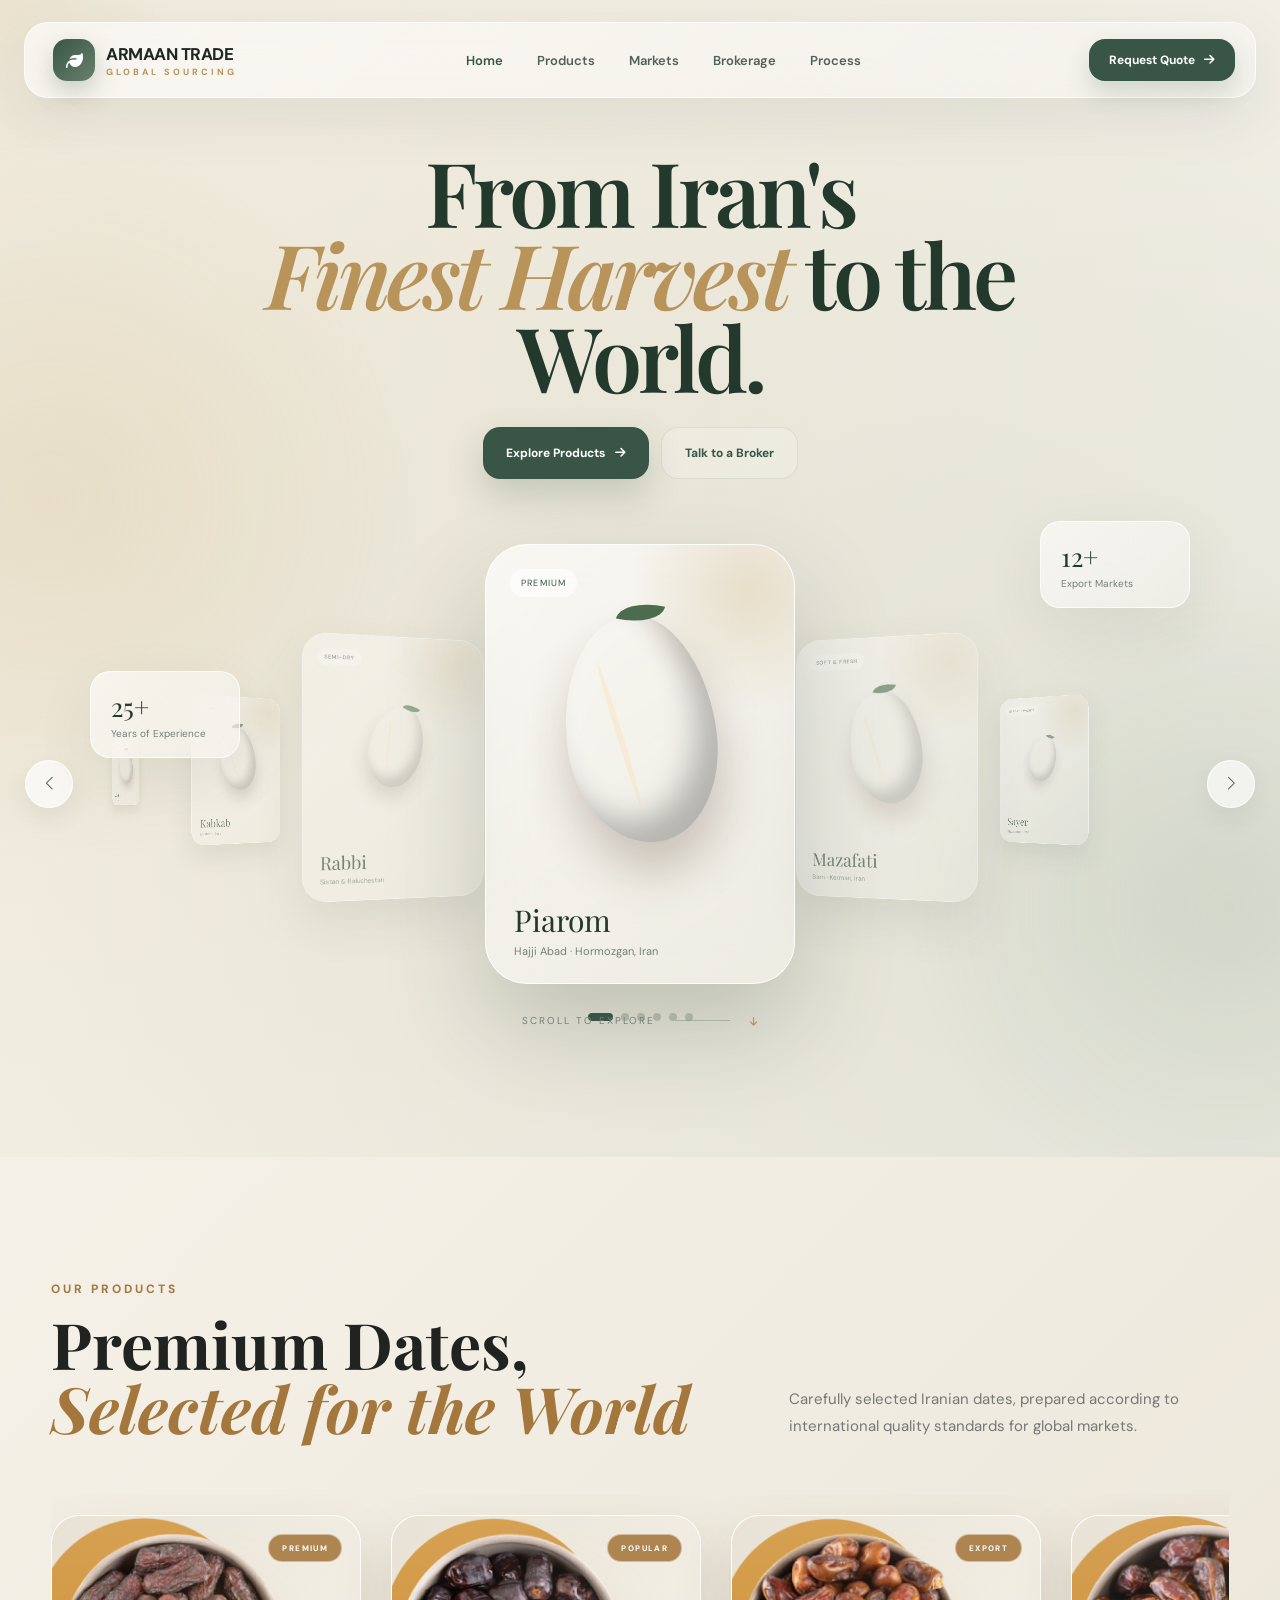
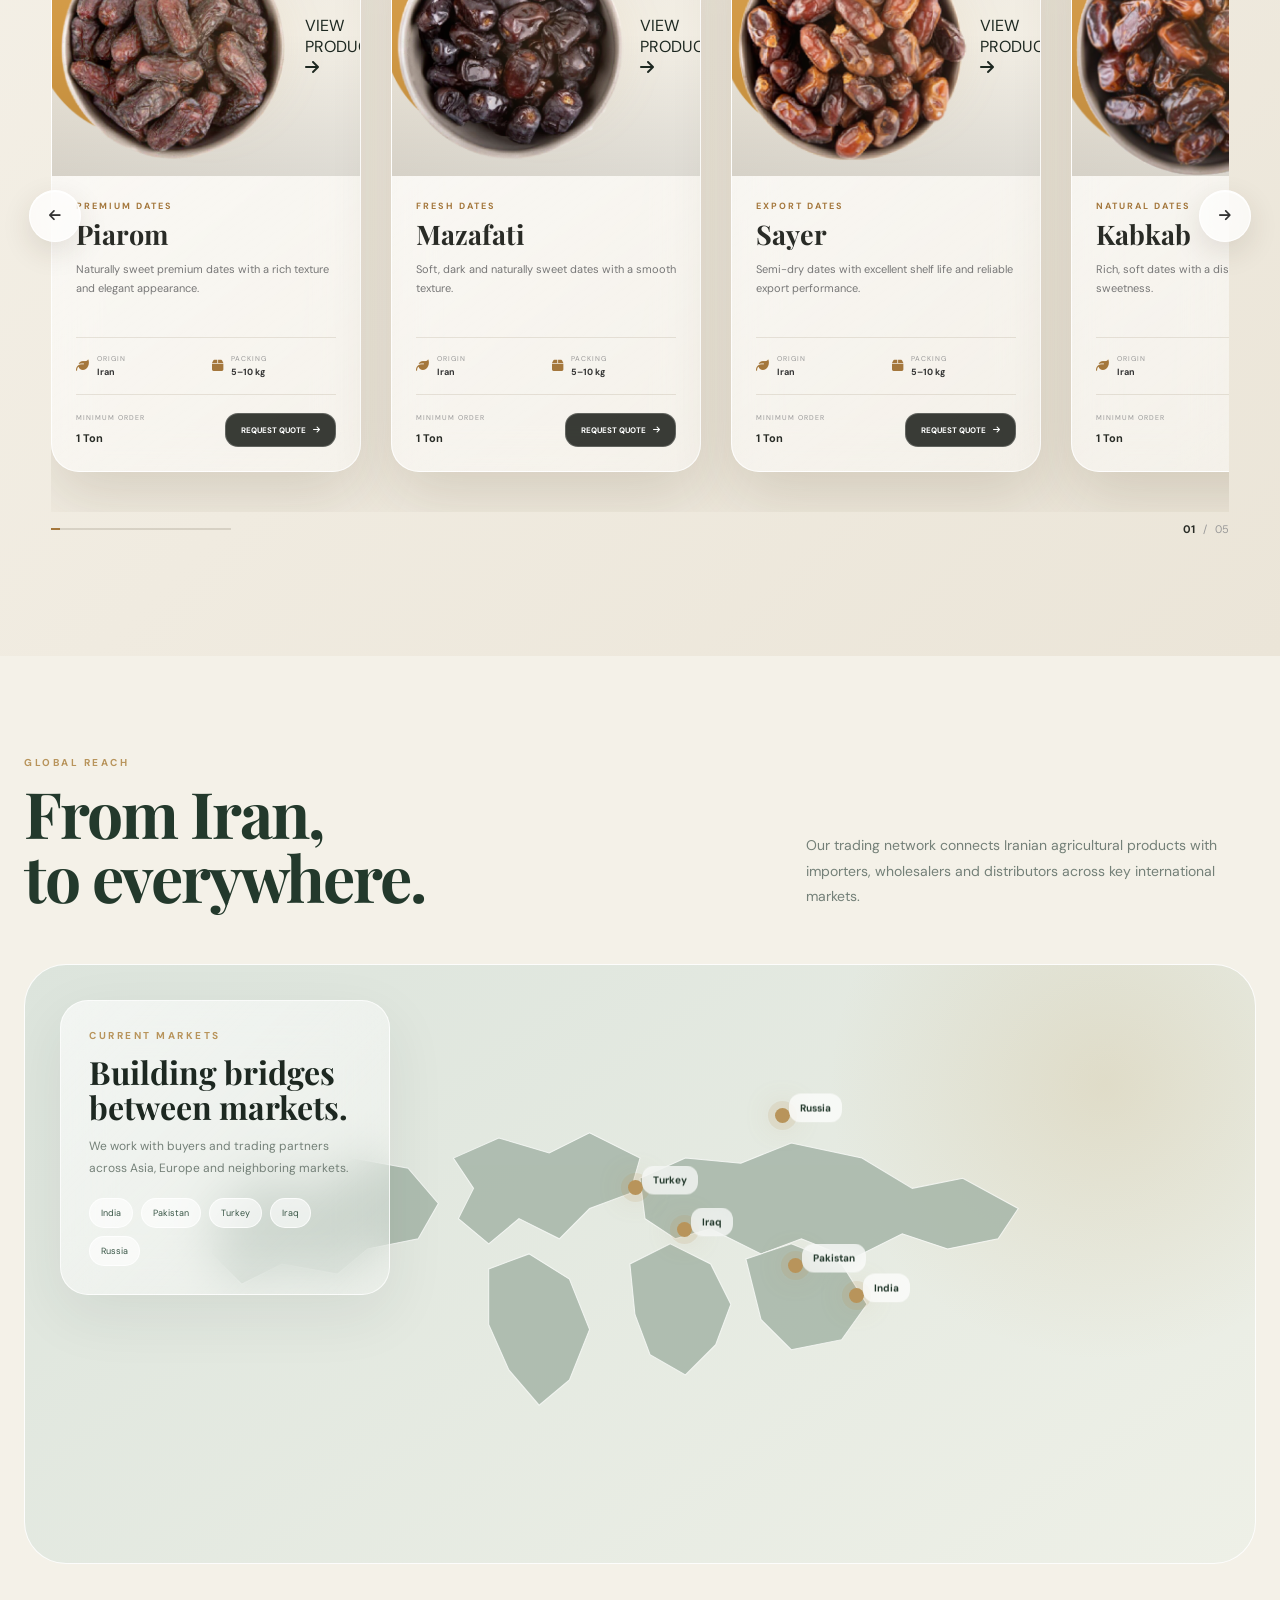
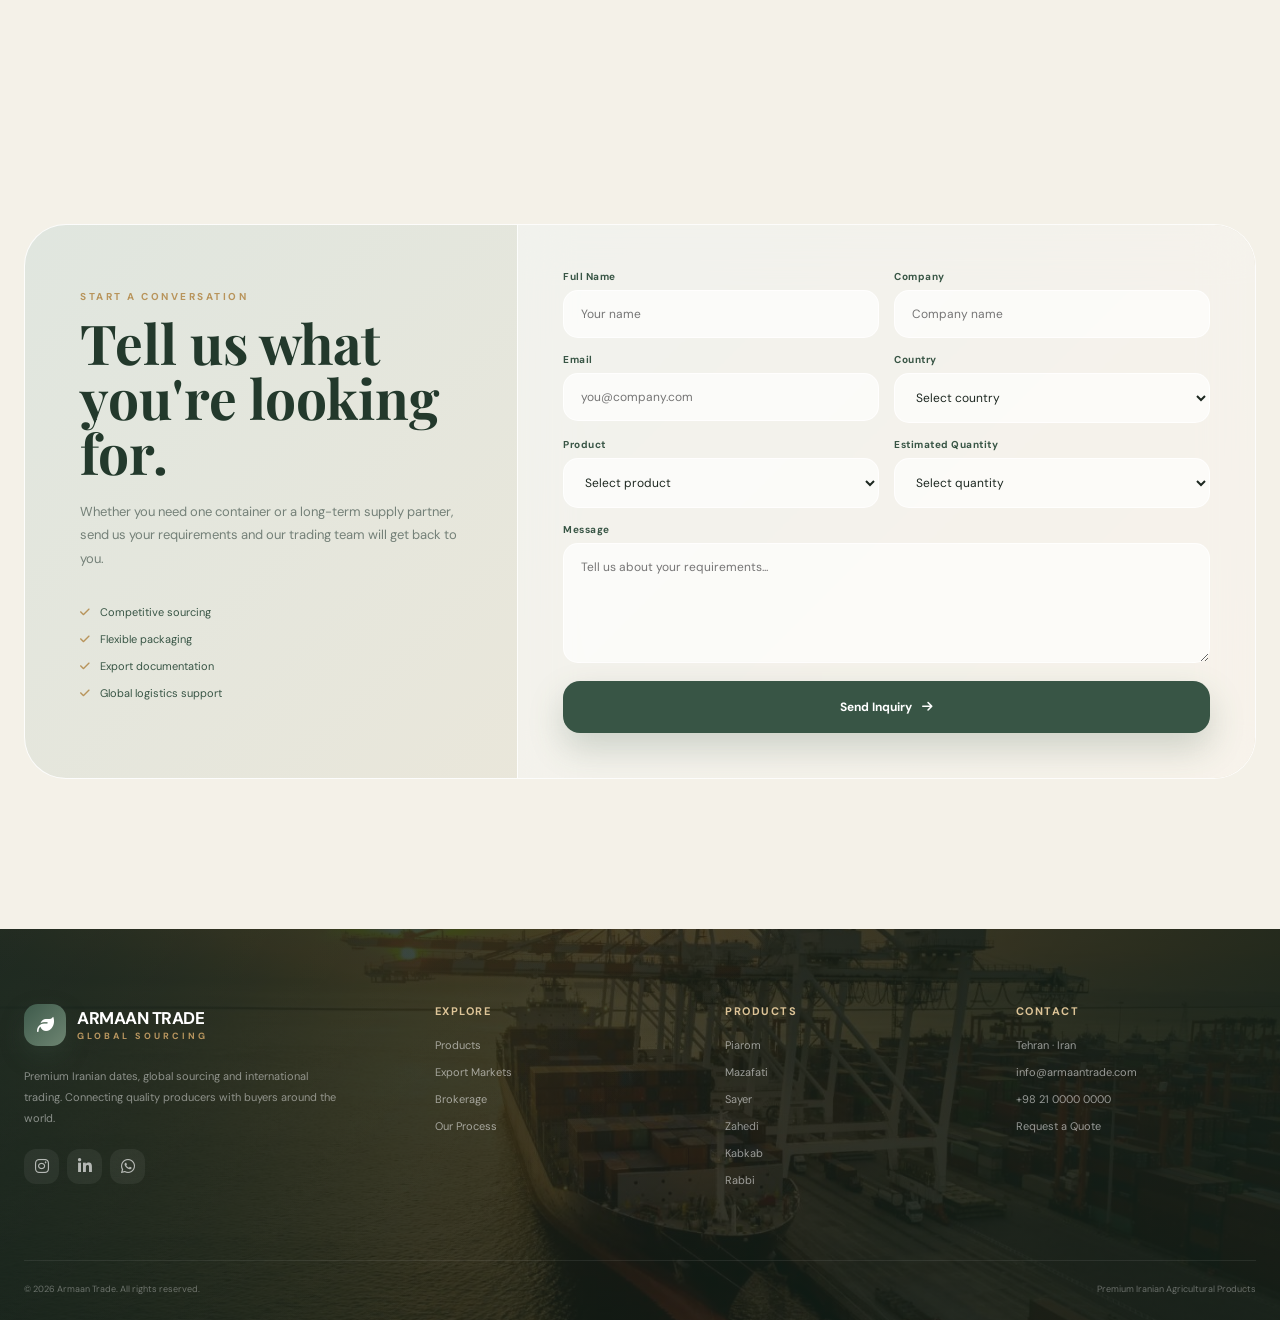
==== commit a62de5b5: "date illustration background removed" ====
--- a/index2.html
+++ b/index2.html
@@ -767,14 +767,14 @@
                 52% 48% 48% 52%
                 / 55% 55% 45% 45%;
 
-            background:
+            /* background:
                 radial-gradient(
                     circle at 35% 25%,
                     #d79a51 0 7%,
                     #9a542c 25%,
                     #64321f 60%,
                     #3d2118 100%
-                );
+                ); */
 
             transform:
                 rotate(-8deg)
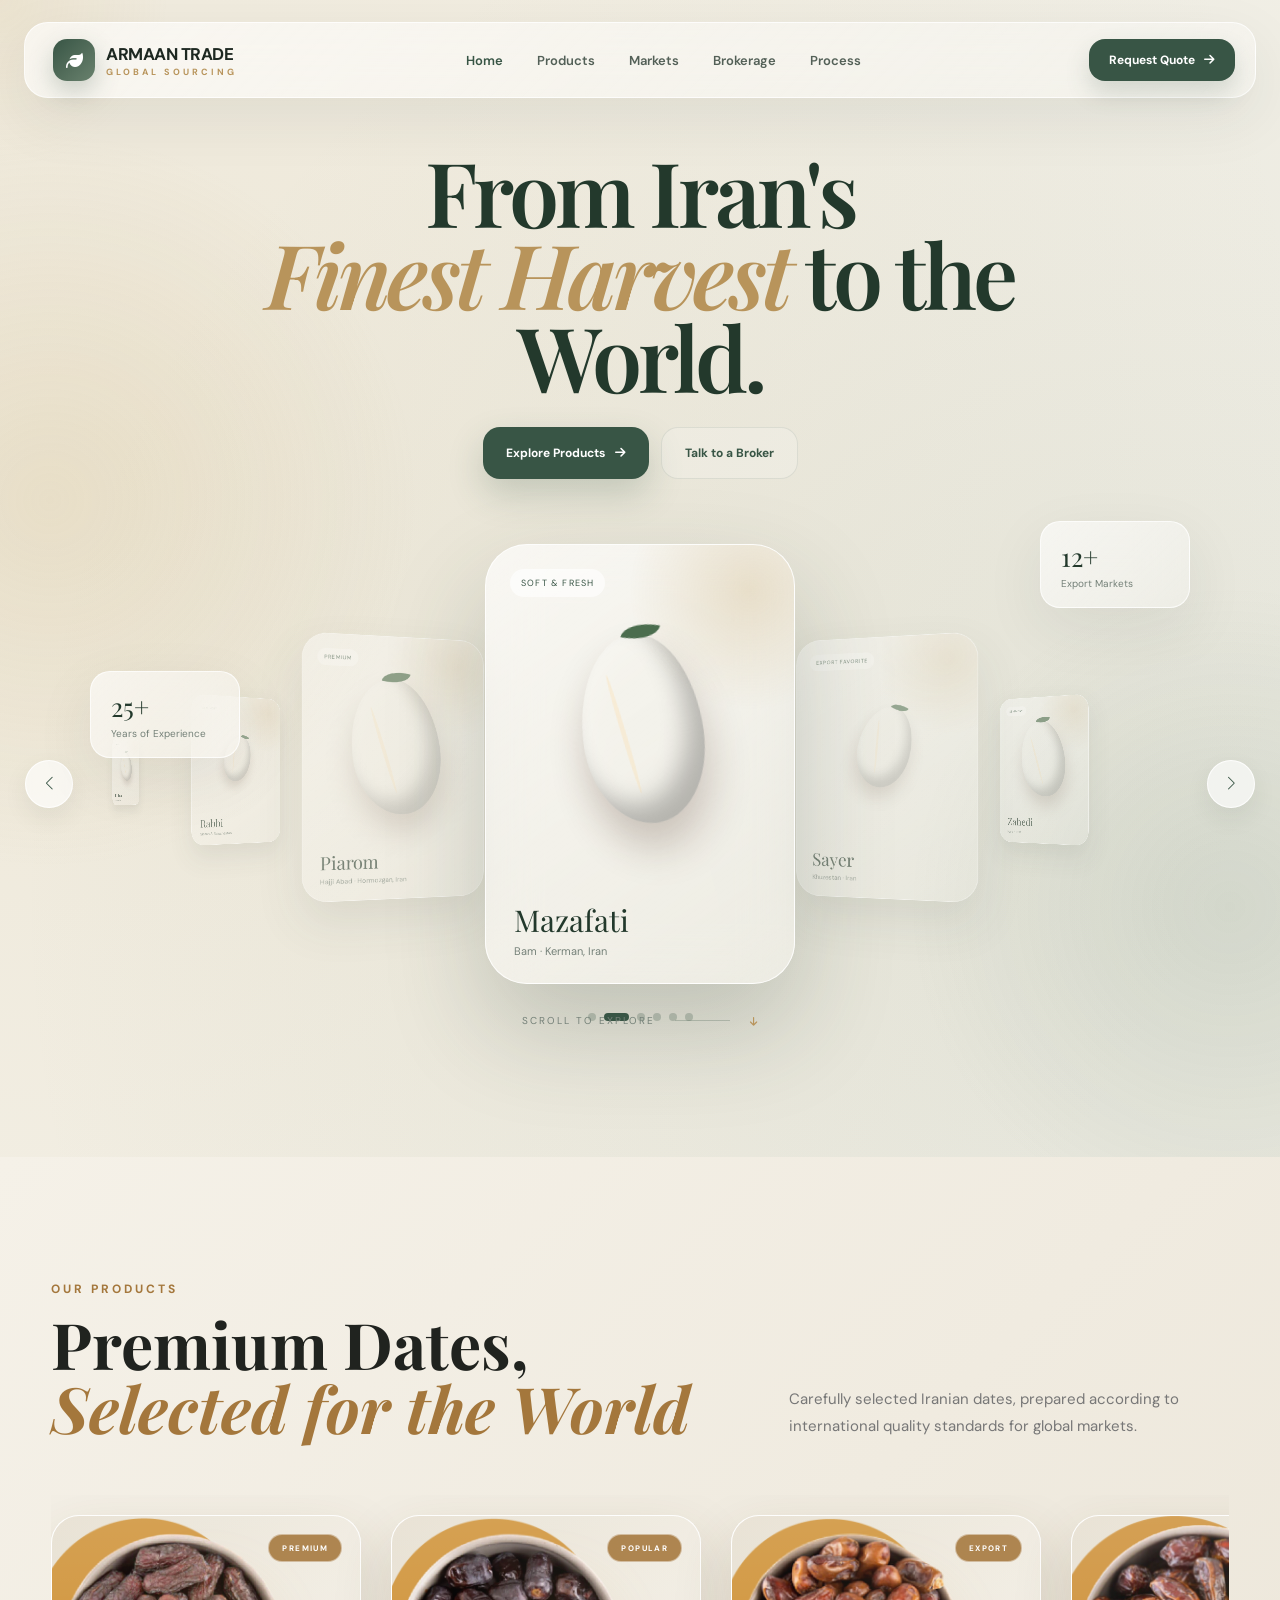
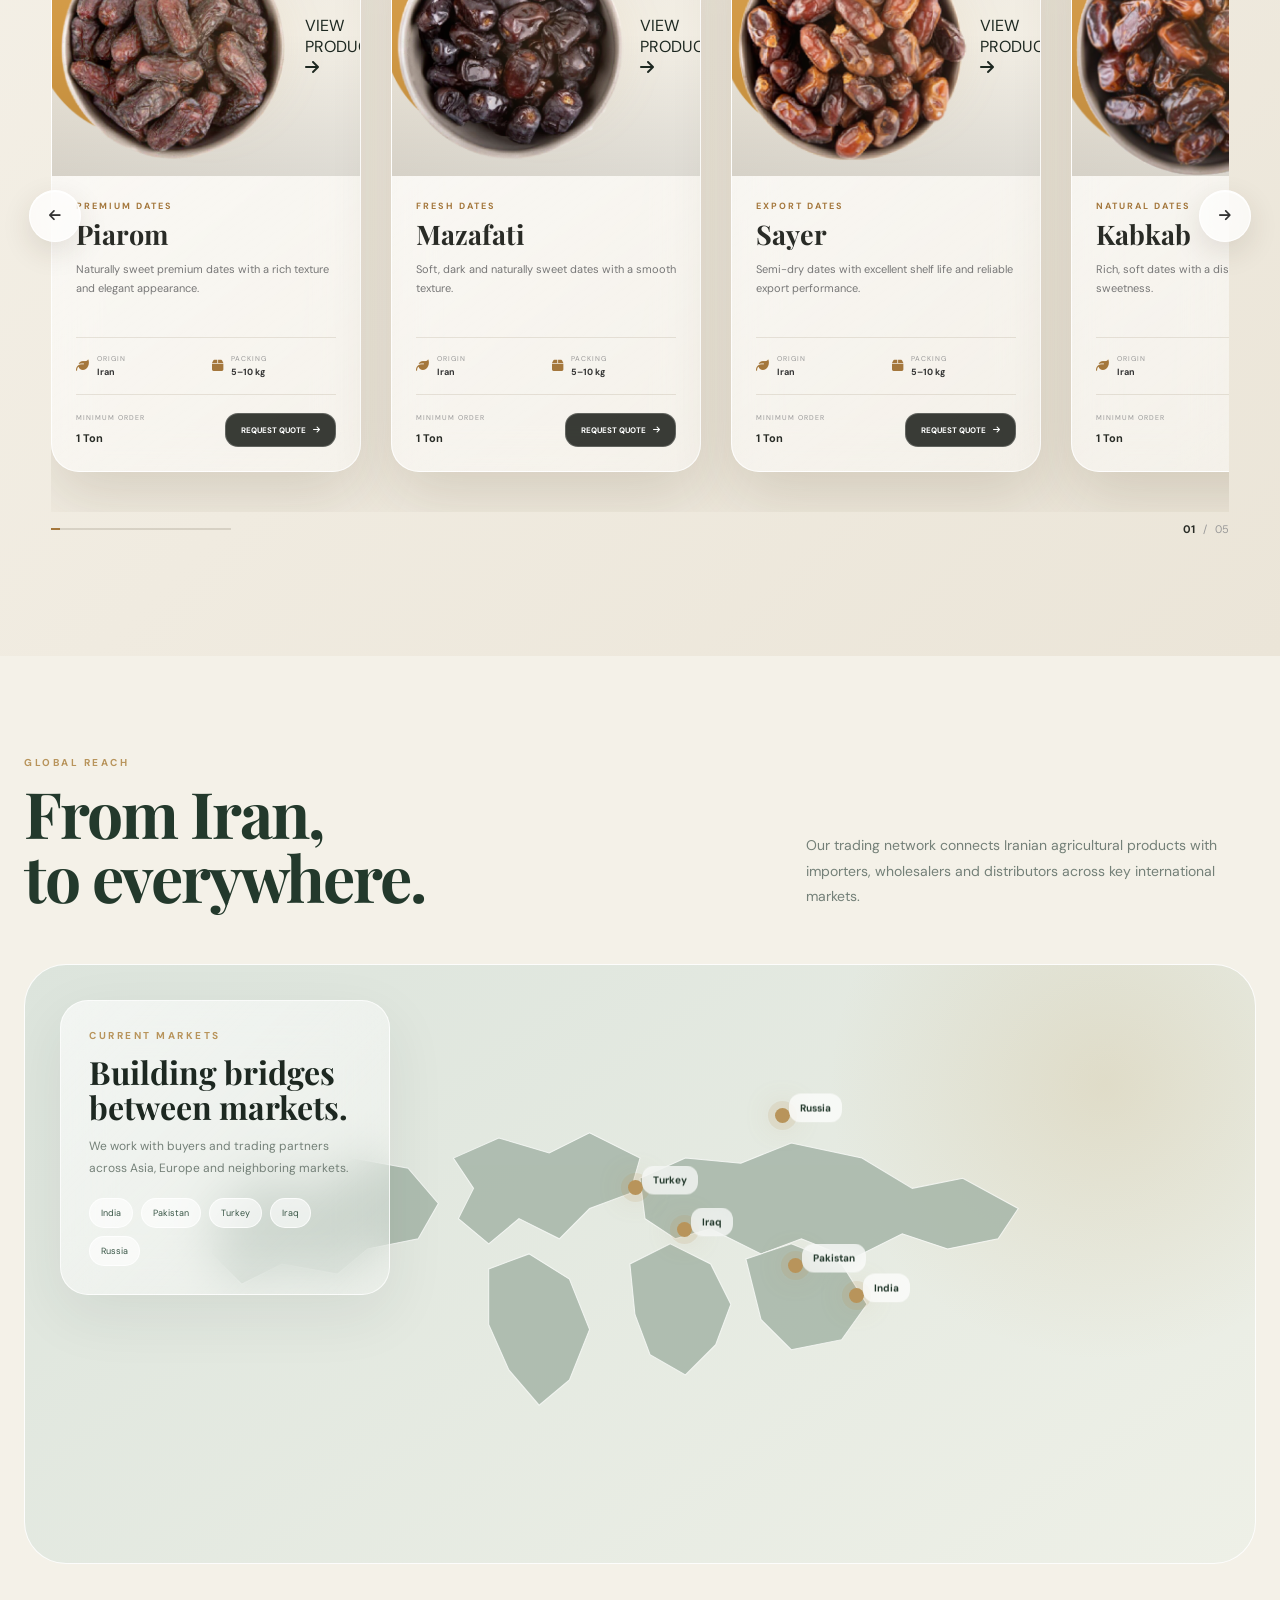
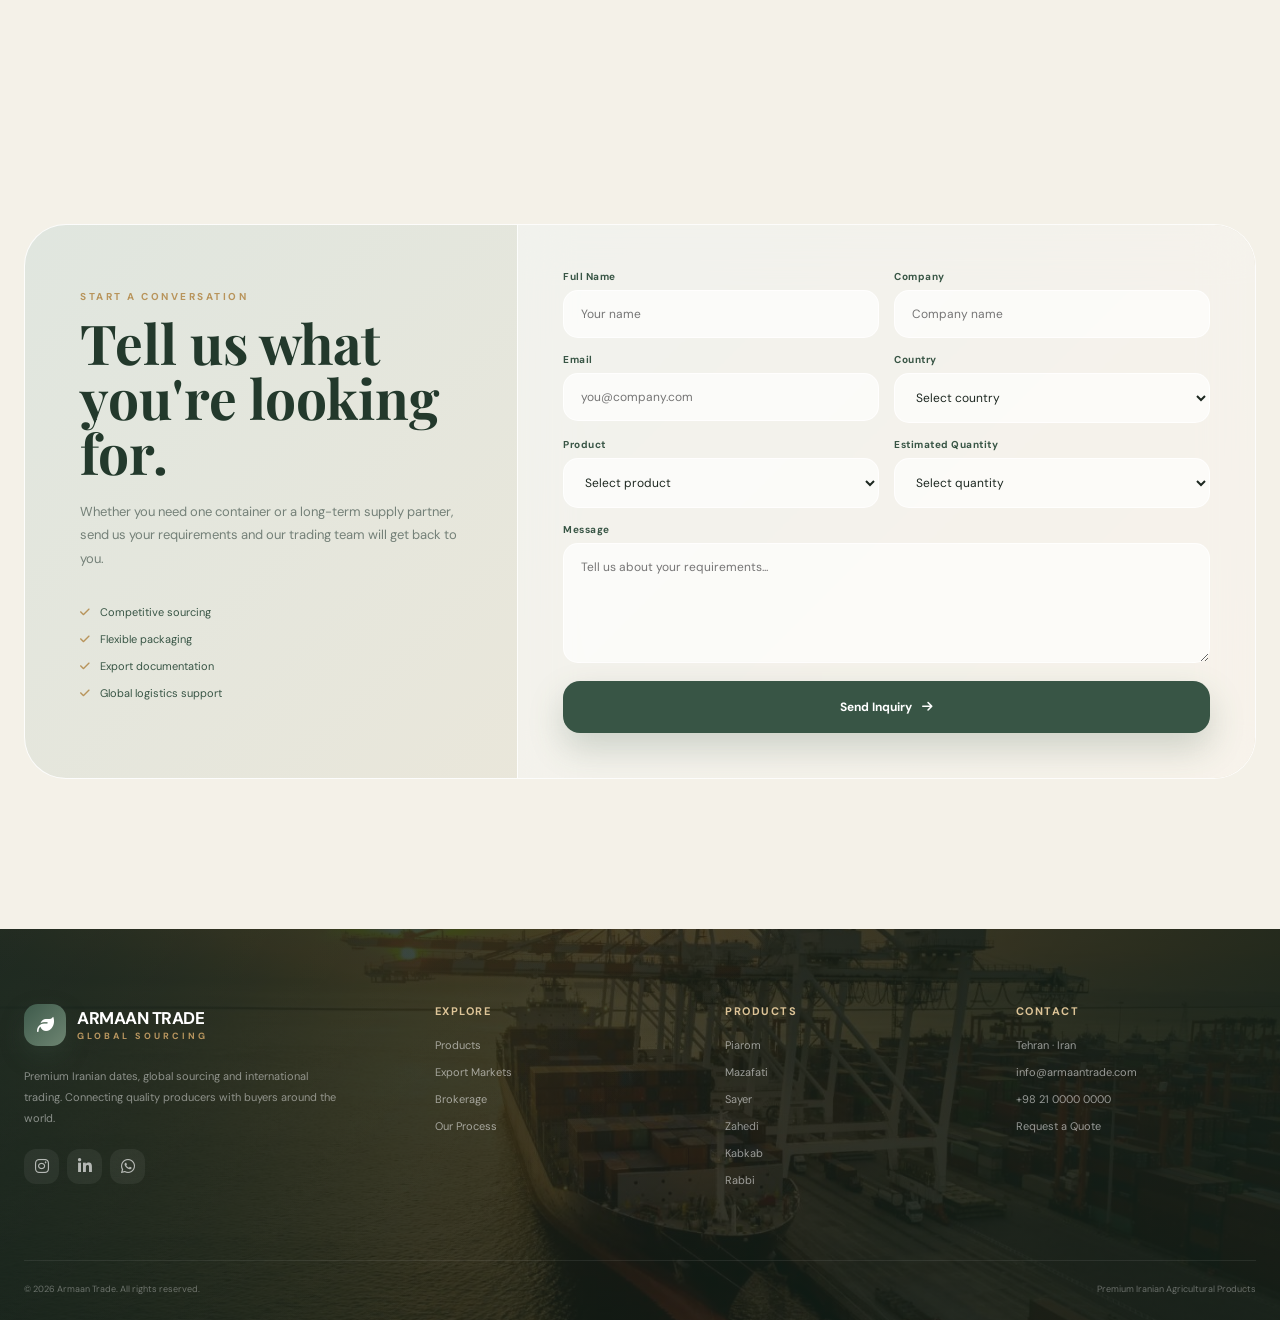
==== commit 0a613fc7: "index2 ..." ====
--- a/index2.html
+++ b/index2.html
@@ -6,7 +6,7 @@
     <meta charset="UTF-8">
     <meta name="viewport" content="width=device-width, initial-scale=1.0">
 
-    <title>Armaan Trade | Premium Iranian Dates</title>
+    <title>Arman Trade | Premium Iranian Dates</title>
 
     <!-- Google Font -->
     <link rel="preconnect" href="https://fonts.googleapis.com">
@@ -929,6 +929,7 @@
         .swiper-slide-active {
 
             opacity: 1 !important;
+            transform: translateY(0);
         }
 
 
@@ -938,7 +939,7 @@
                 0 45px 100px rgba(47,66,53,.22);
         }
 
-
+            
         /* =========================================================
            HERO FLOATING STATS
         ========================================================= */
@@ -4058,7 +4059,7 @@
               mirror: true,
               delay:200,
               offset: 0
-});
+            });
 
         </script>
 <!-- =========================================================
